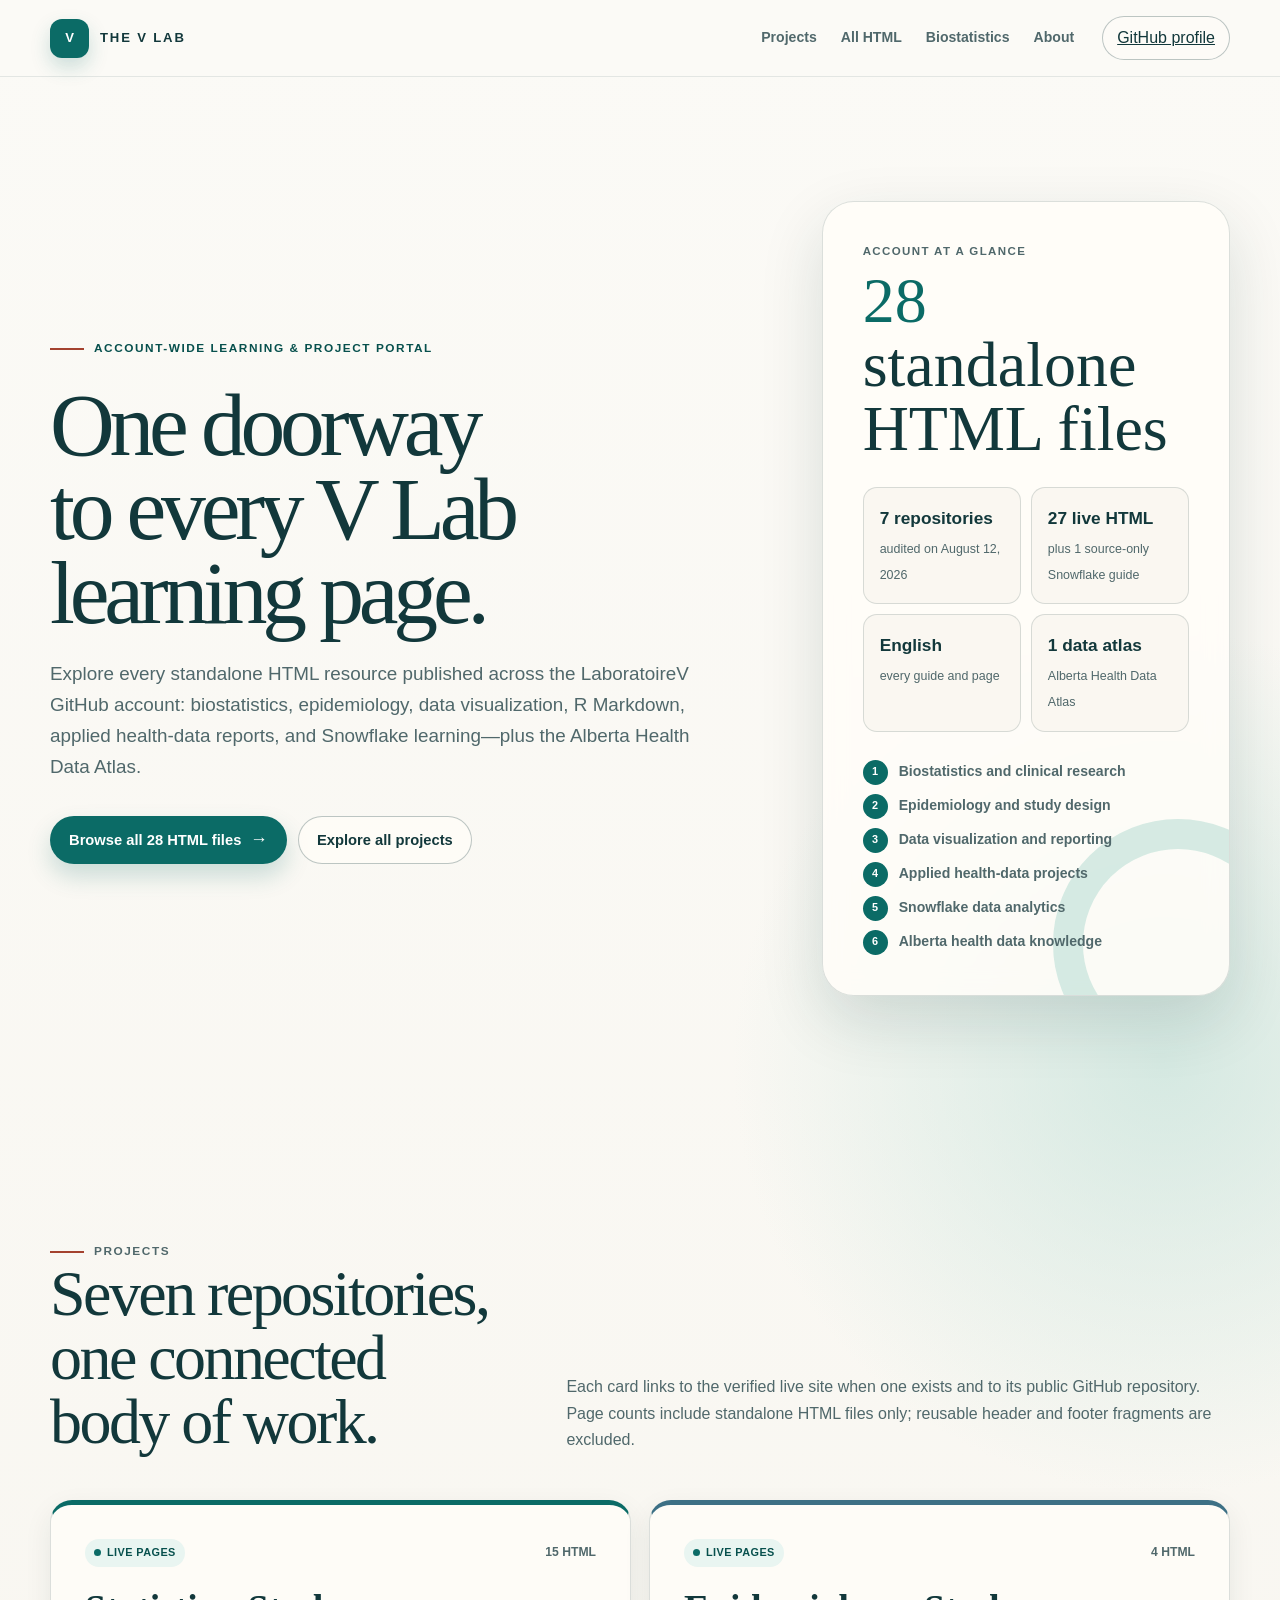
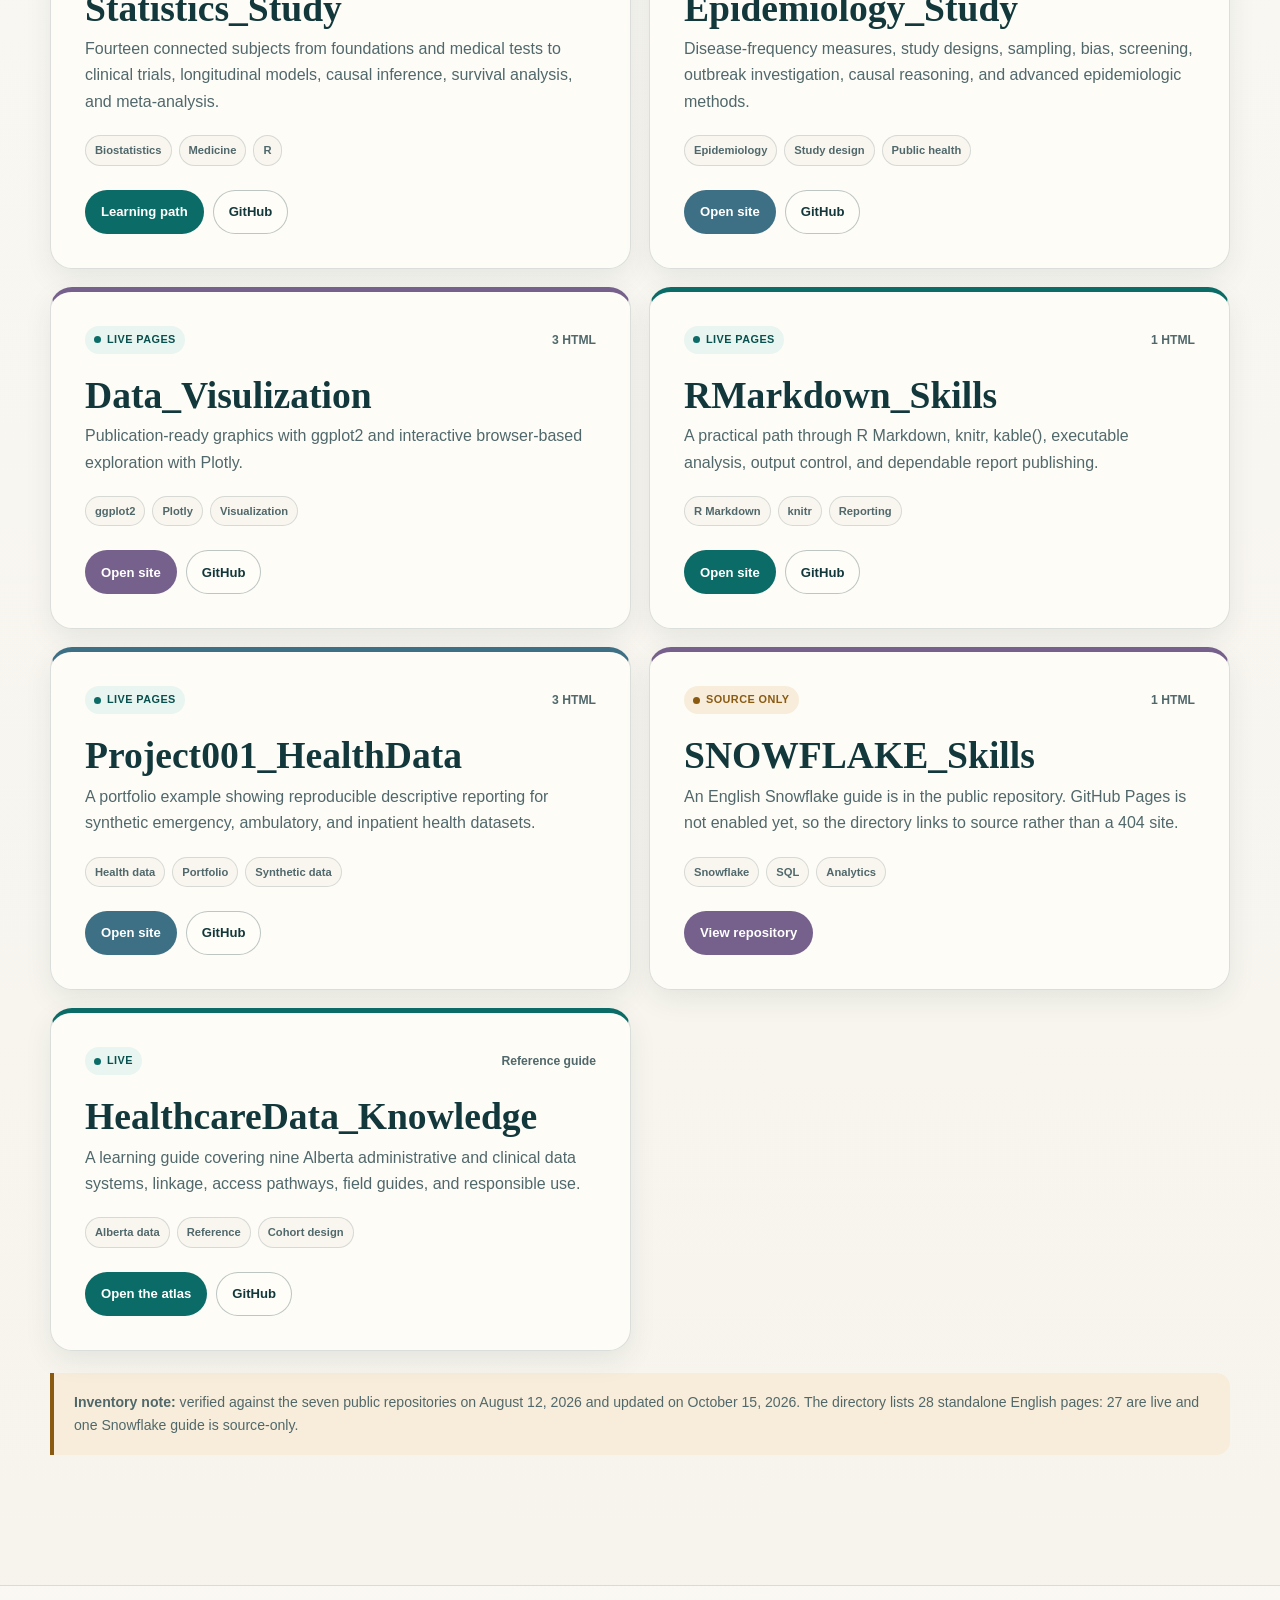
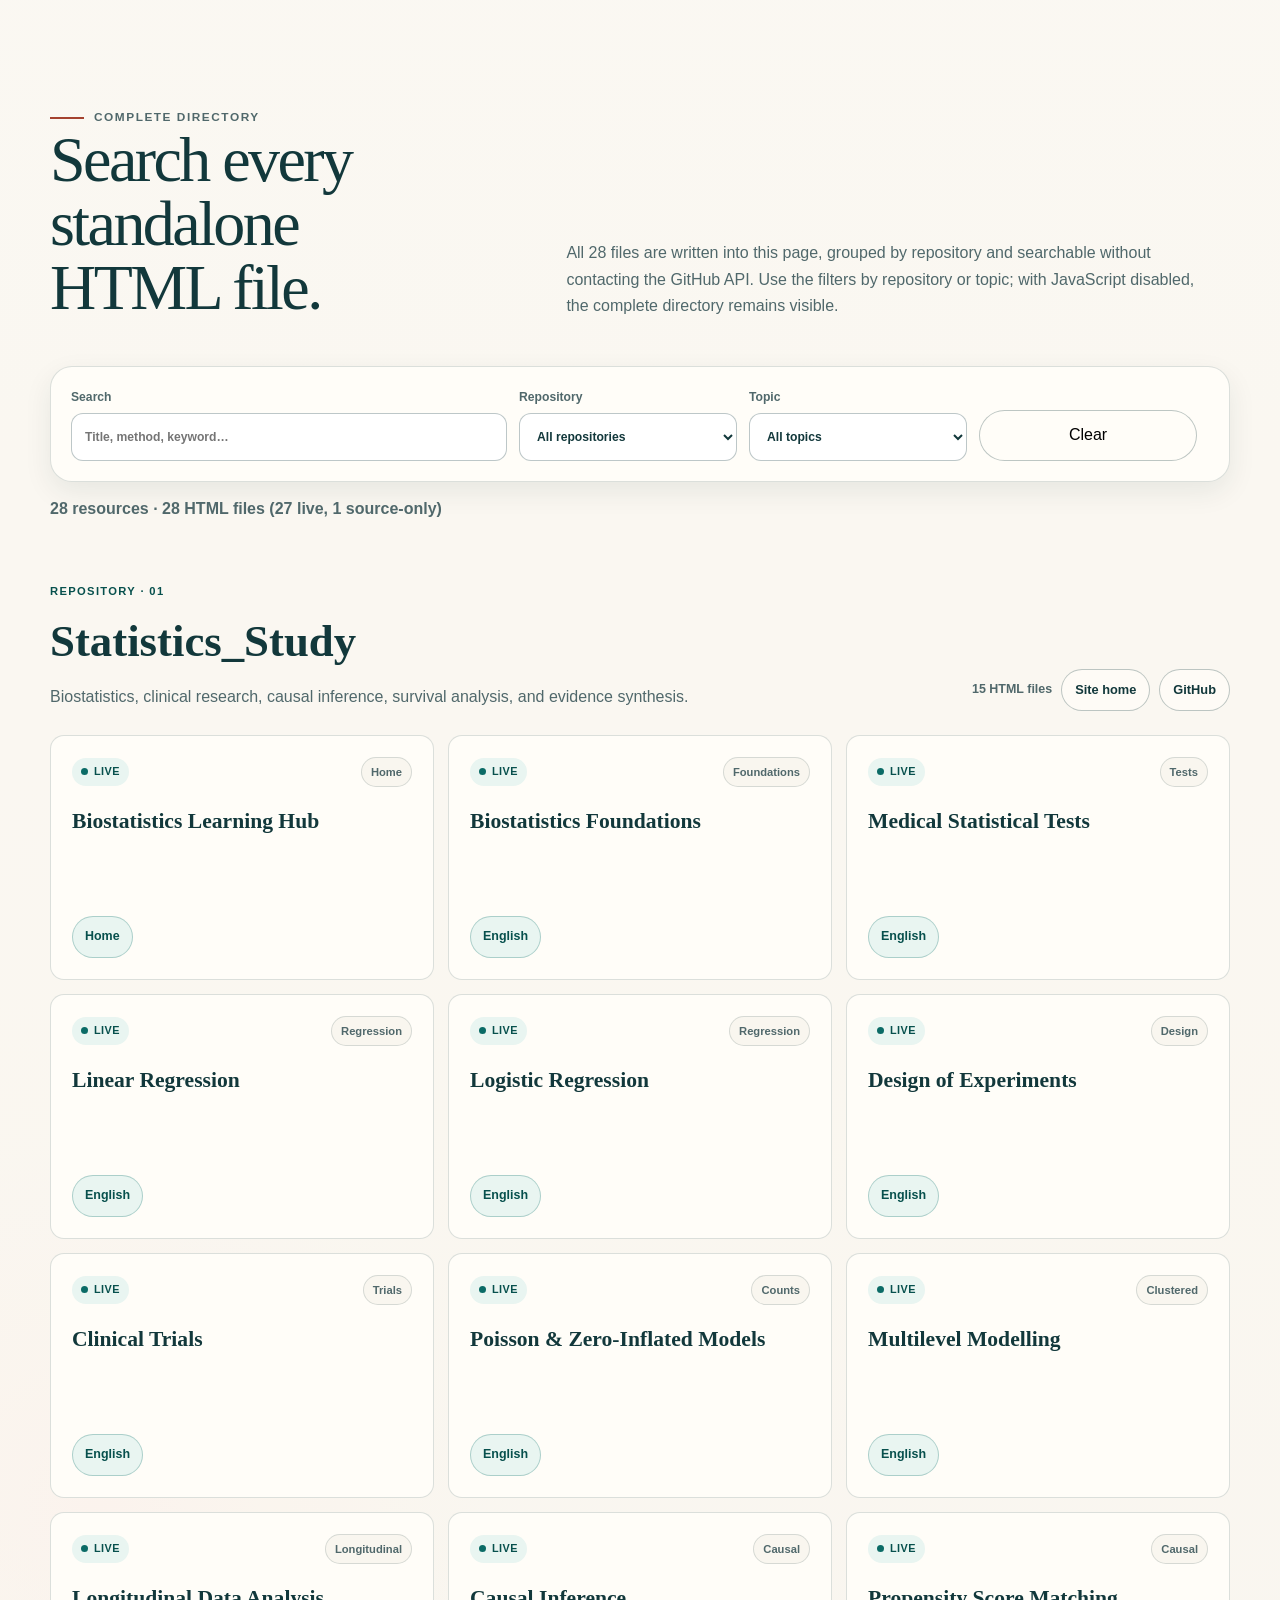
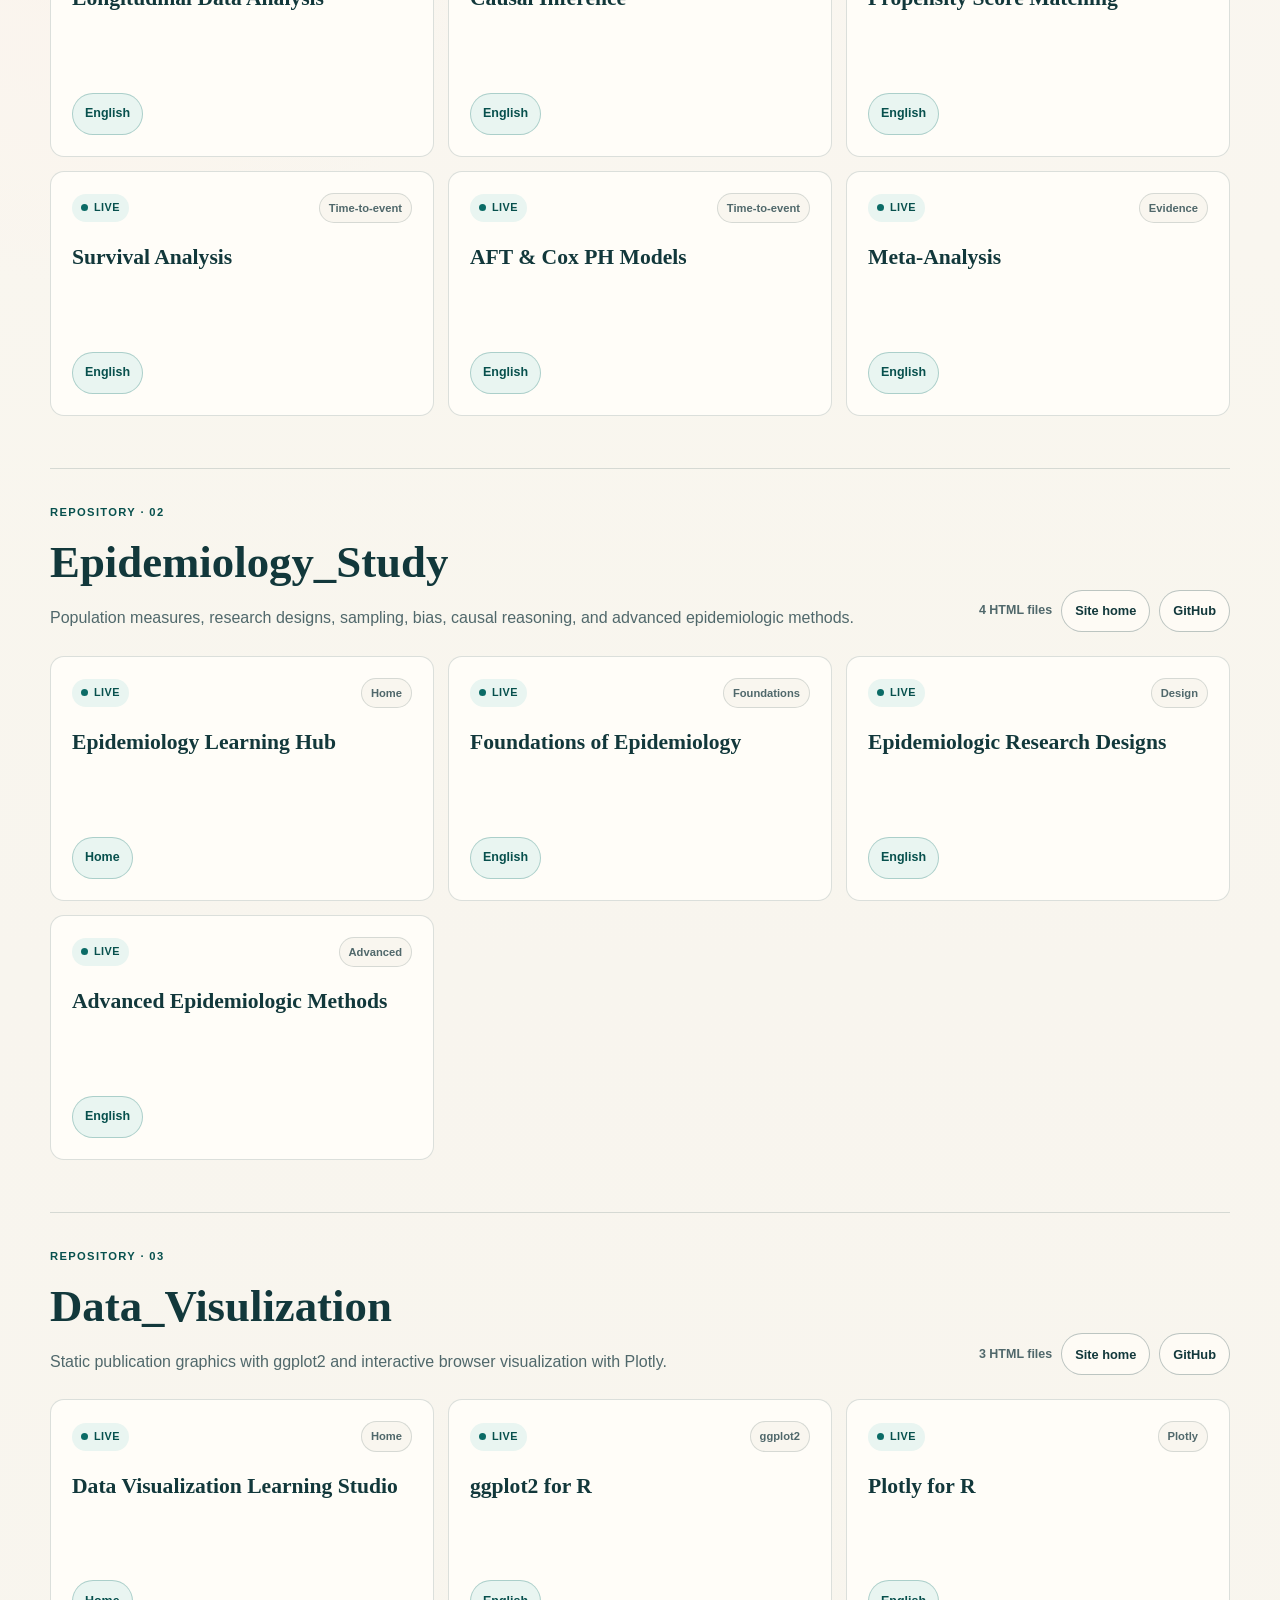
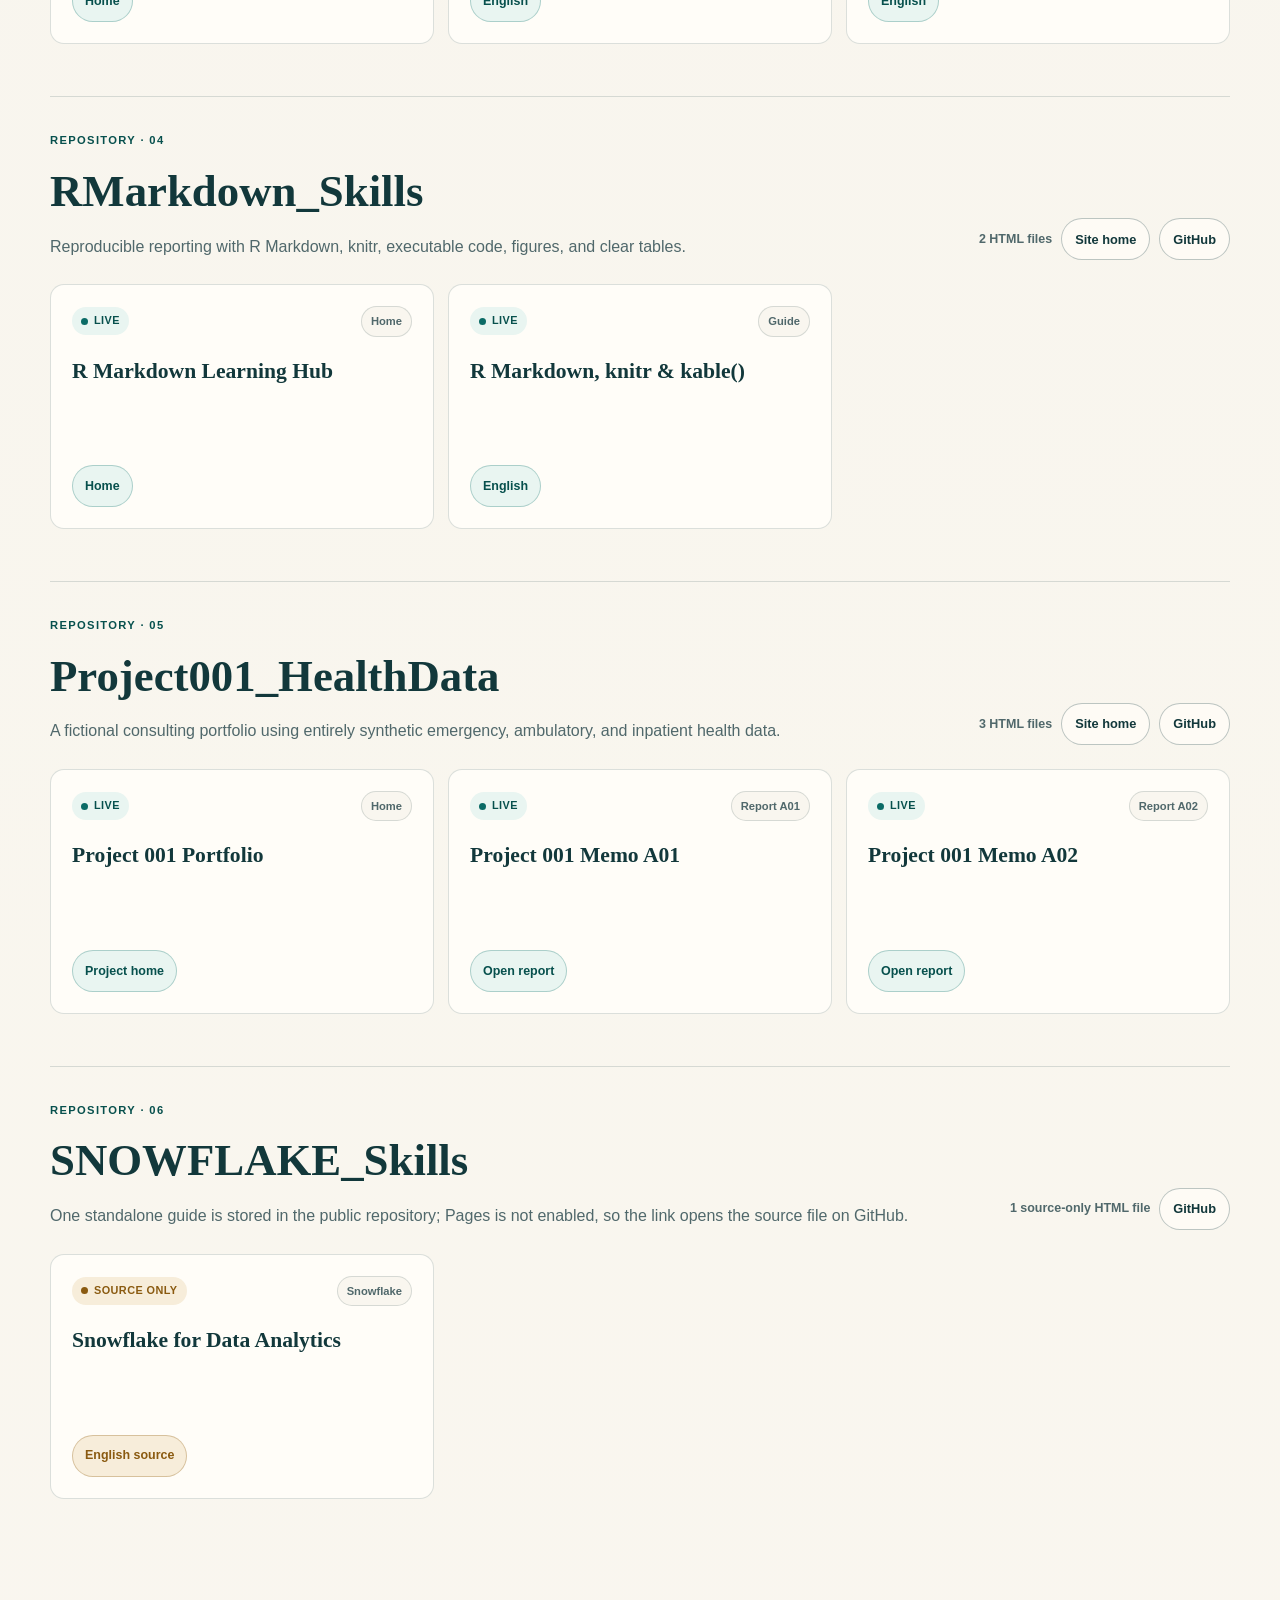
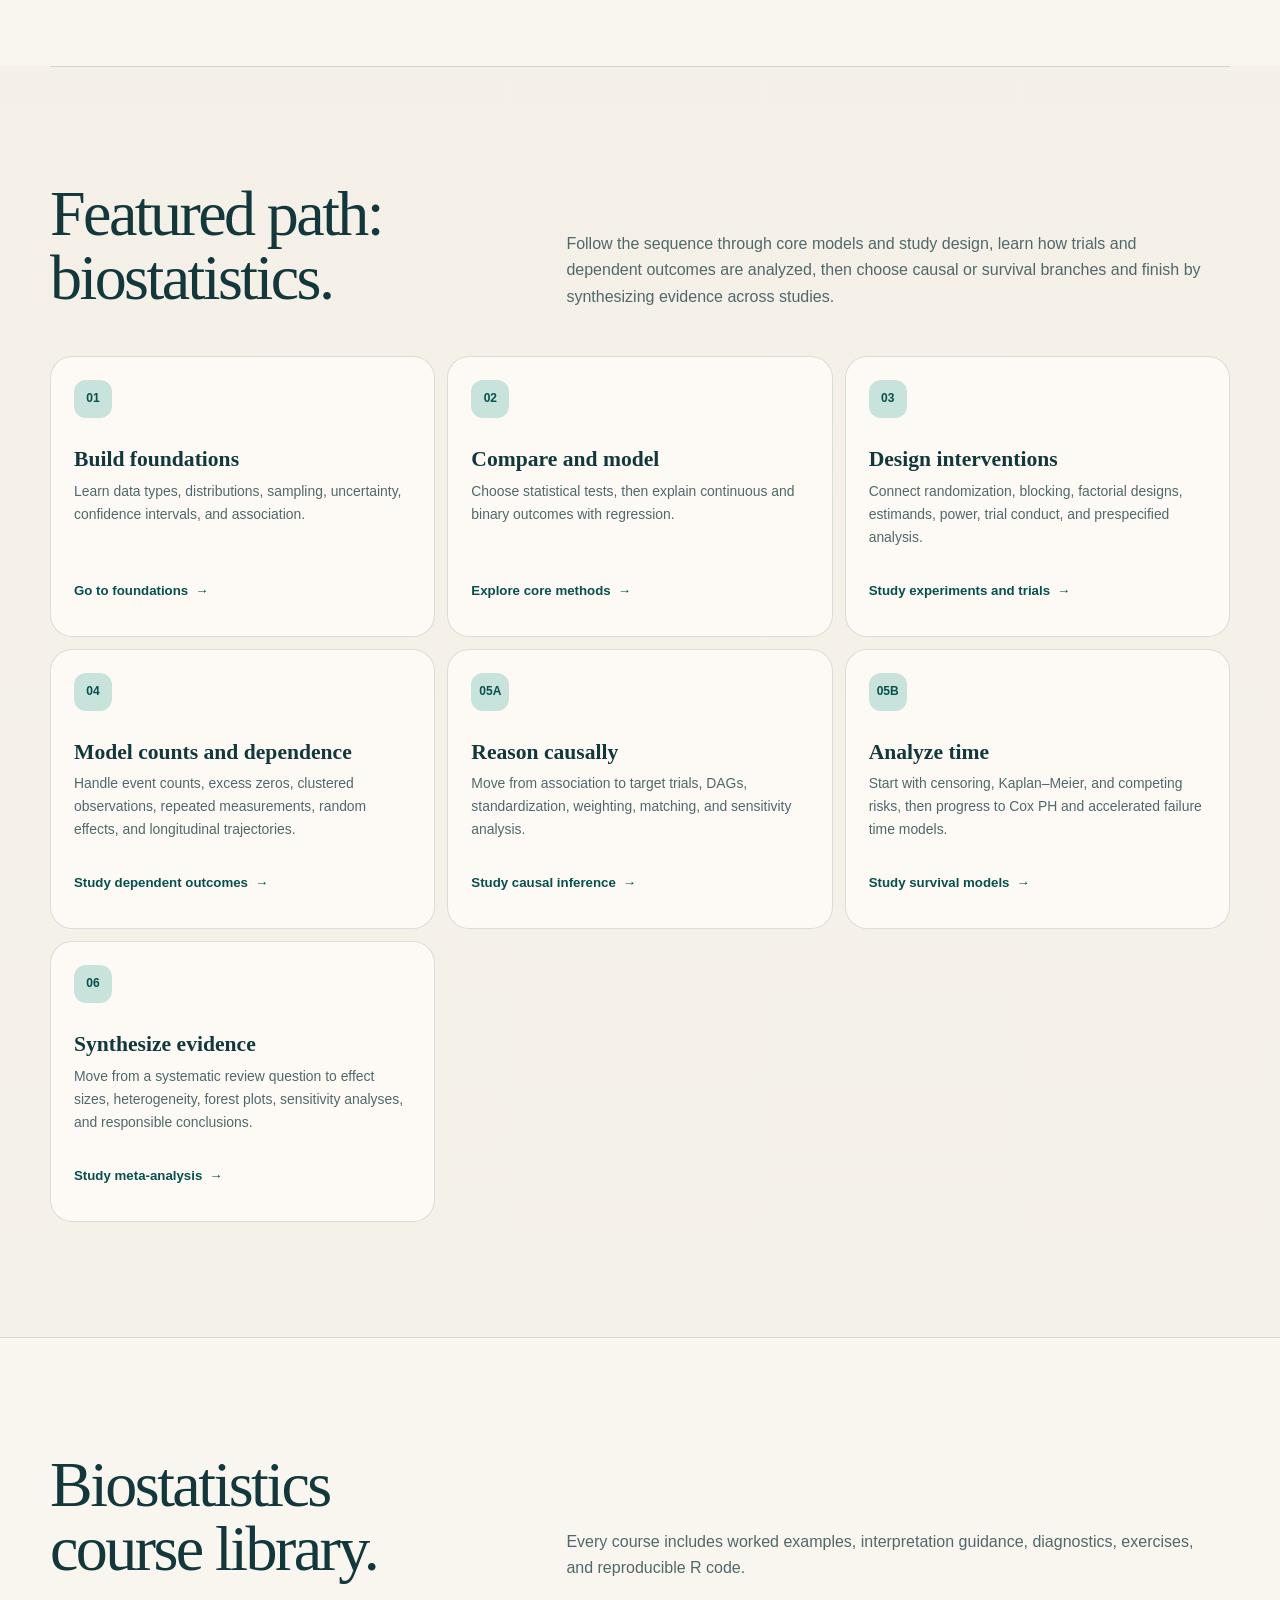
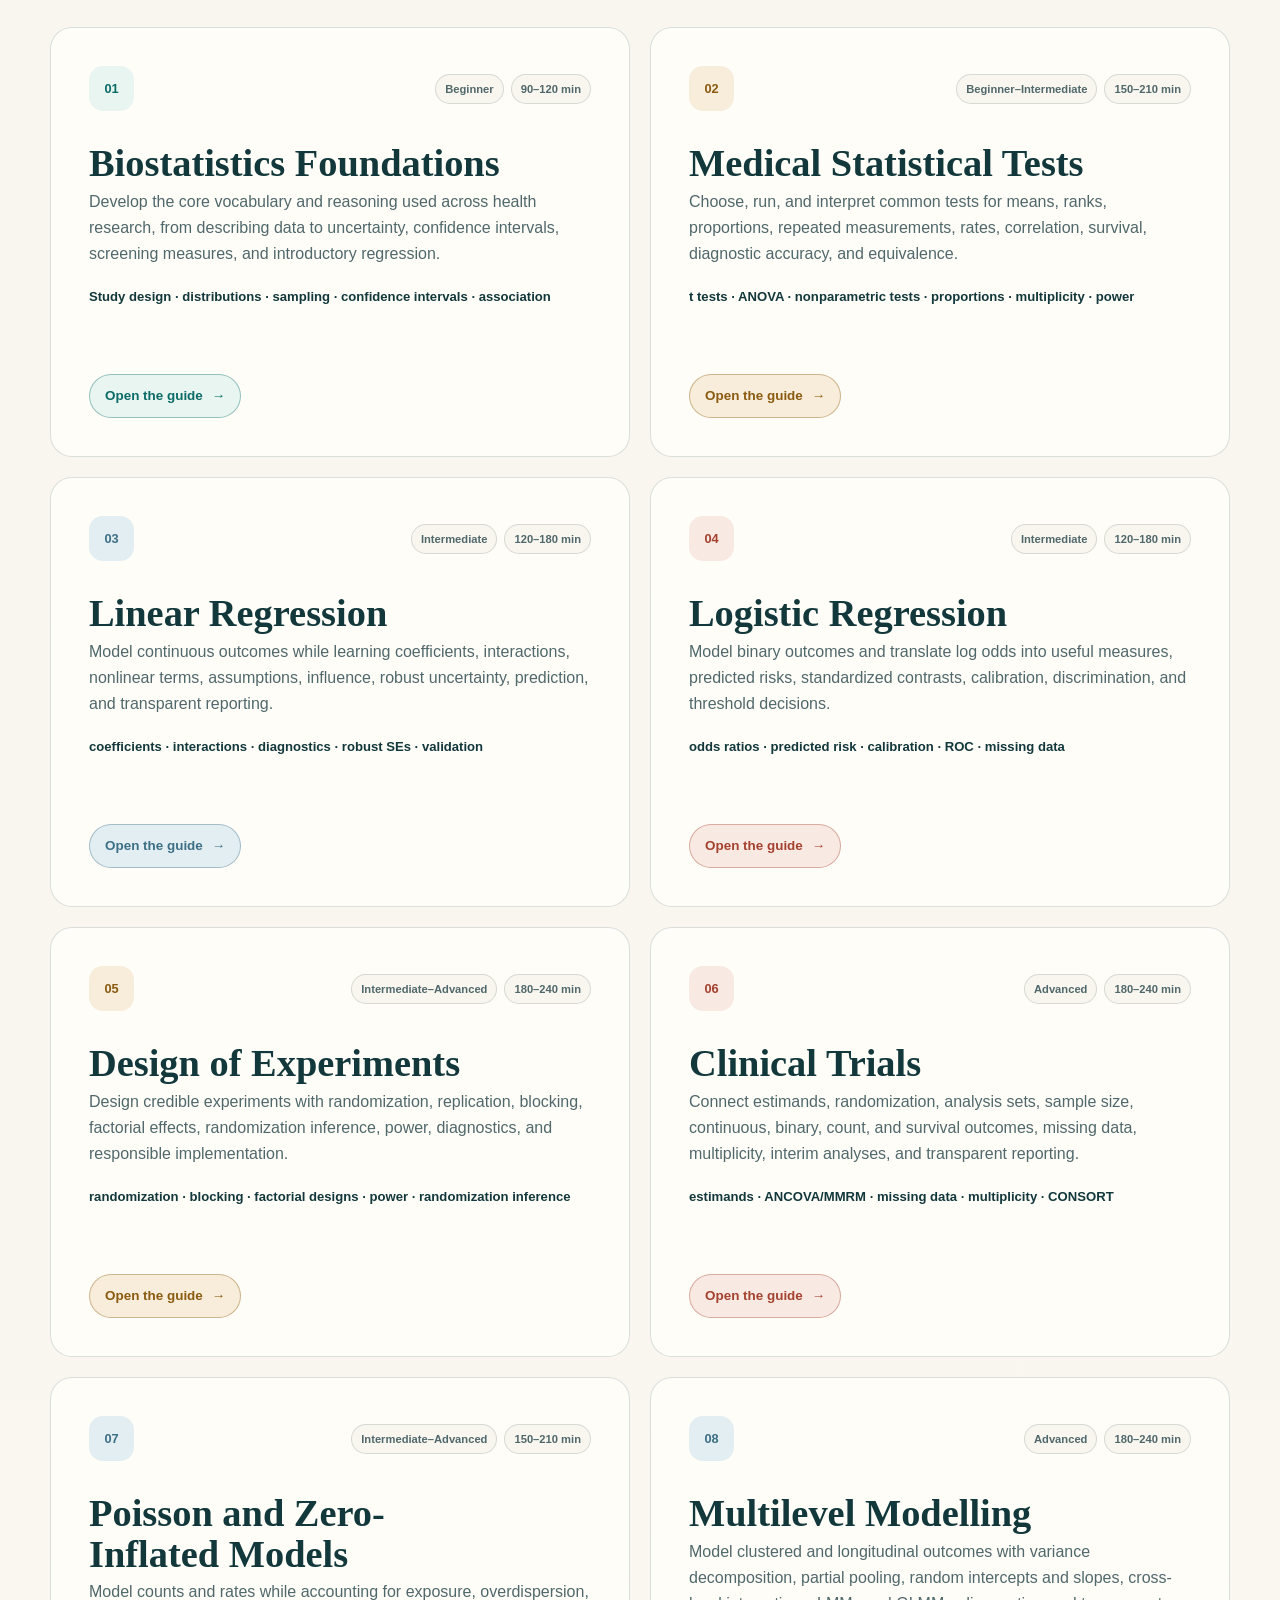
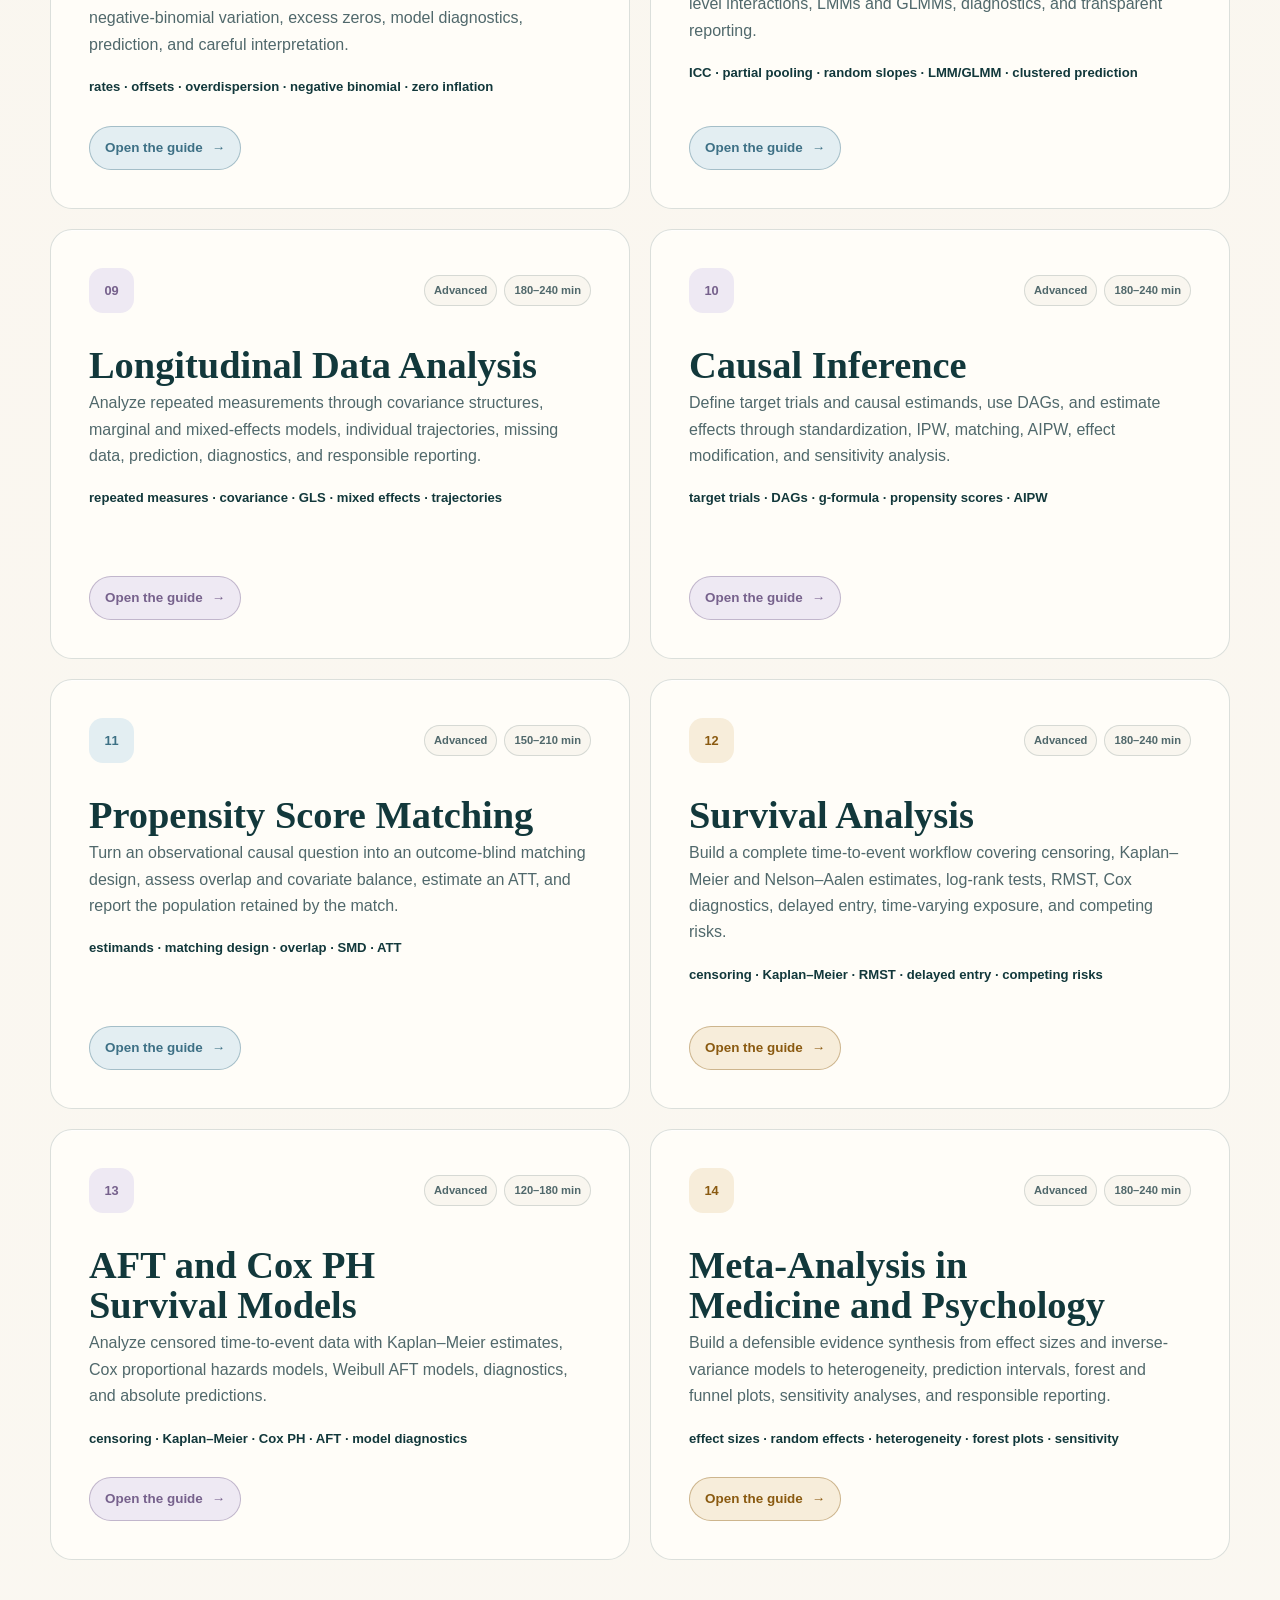
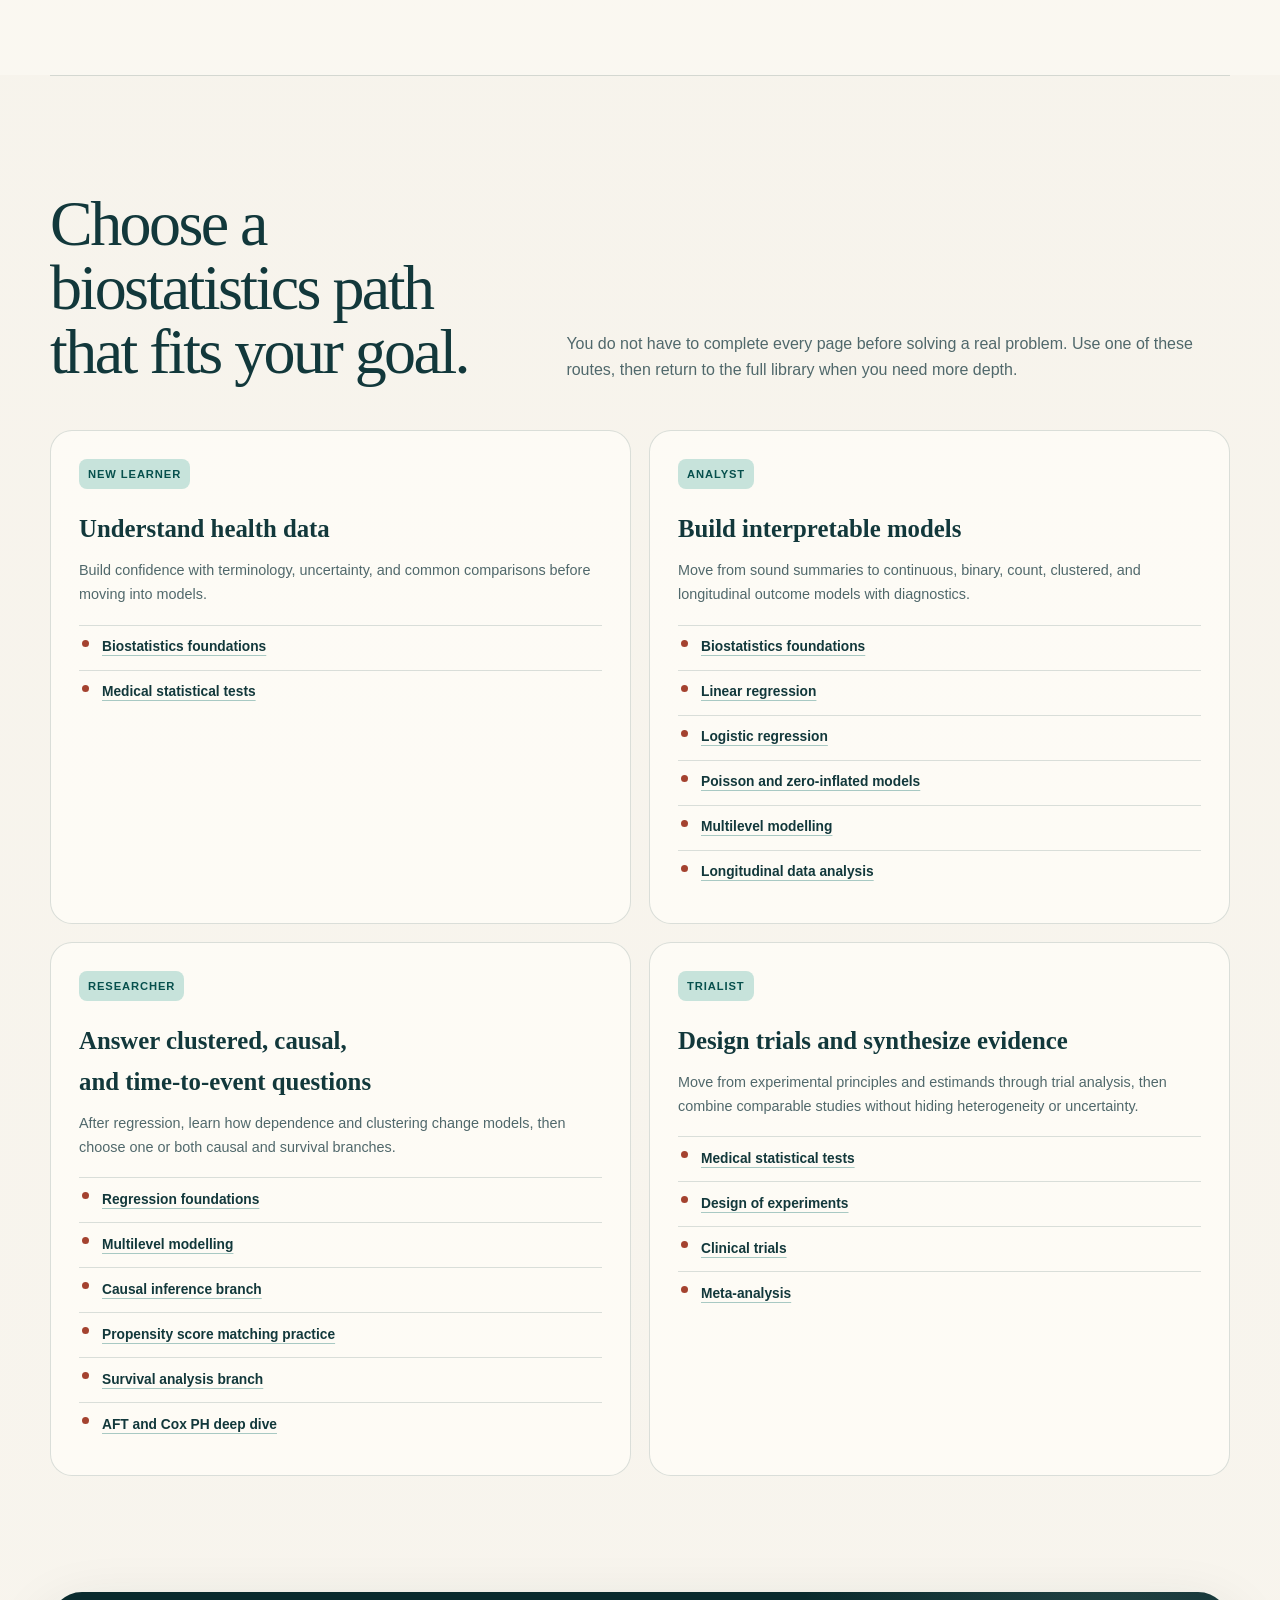
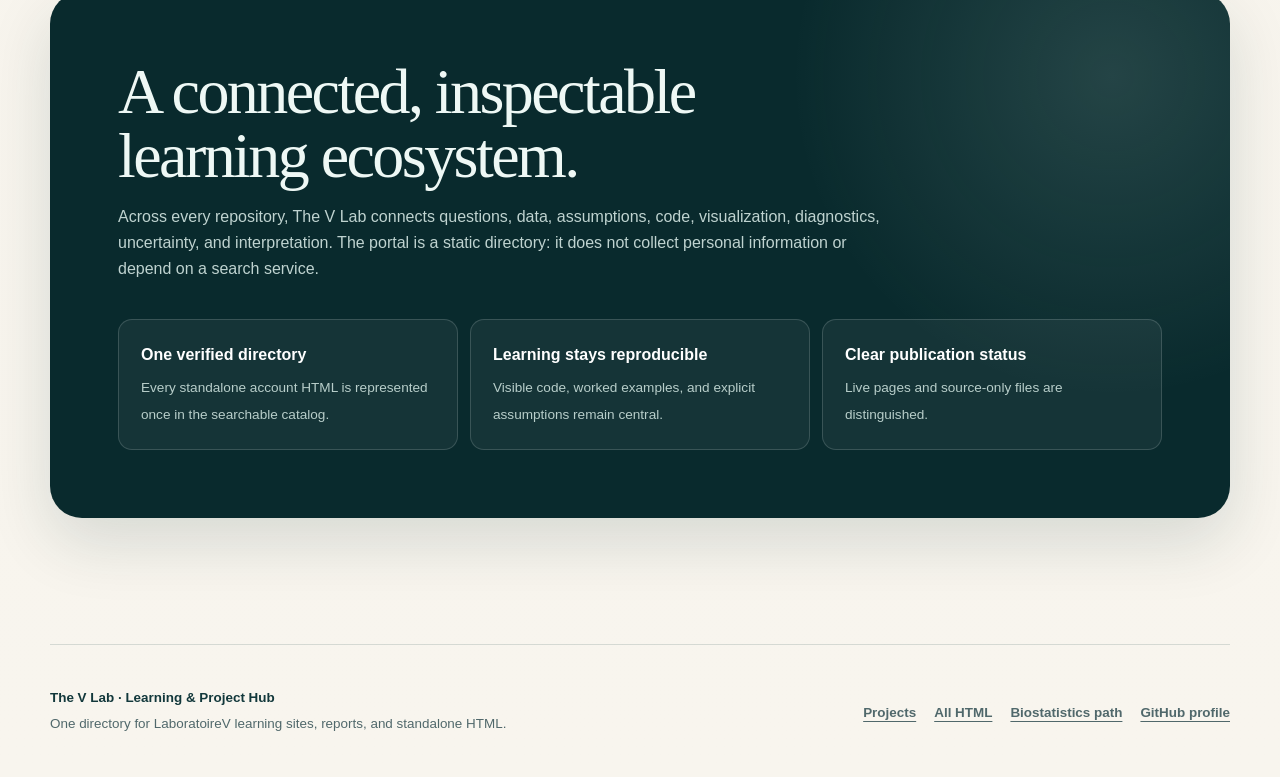
==== index.html @ 496cb027 "Publish English-only learning pages Remove the Chinese pages and language switchers from the site; C" ====
<!DOCTYPE html>

<html lang="en">
<head>
<meta charset="utf-8"/>
<meta content="width=device-width, initial-scale=1" name="viewport"/>
<meta content="The V Lab account-wide resource portal: 28 standalone HTML files across statistics, epidemiology, data visualization, reproducible reporting, health projects, and Snowflake learning." name="description"/>
<meta content="#12383b" name="theme-color"/>
<meta content="light" name="color-scheme"/>
<link href="https://laboratoirev.github.io/Statistics_Study/" rel="canonical"/>
<meta content="website" property="og:type"/>
<meta content="The V Lab" property="og:site_name"/>
<meta content="Learning &amp; Project Hub | The V Lab" property="og:title"/>
<meta content="Browse every verified HTML resource published by LaboratoireV, plus the Alberta Health Data Atlas." property="og:description"/>
<meta content="https://laboratoirev.github.io/Statistics_Study/" property="og:url"/>
<meta content="https://laboratoirev.github.io/Statistics_Study/og-learning-hub.png" property="og:image"/>
<meta content="1200" property="og:image:width"/>
<meta content="630" property="og:image:height"/>
<meta content="The V Lab Learning and Project Hub" property="og:image:alt"/>
<meta content="summary_large_image" name="twitter:card"/>
<meta content="Learning &amp; Project Hub | The V Lab" name="twitter:title"/>
<meta content="One directory for LaboratoireV learning sites, project reports, and every standalone HTML resource." name="twitter:description"/>
<meta content="https://laboratoirev.github.io/Statistics_Study/og-learning-hub.png" name="twitter:image"/>
<title>Learning &amp; Project Hub | The V Lab</title>
<style>
    :root {
      --ink: #12383b;
      --ink-deep: #092a2d;
      --ink-soft: #50686b;
      --paper: #f3efe6;
      --paper-deep: #ebe4d7;
      --surface: #fffdf8;
      --surface-soft: #f9f6ef;
      --teal: #0b6b66;
      --teal-dark: #07504d;
      --mint: #c7e3db;
      --mint-pale: #e9f5f1;
      --coral: #a4422f;
      --coral-pale: #f9e9e3;
      --gold: #8a5a10;
      --gold-pale: #f7edda;
      --blue: #3d7085;
      --blue-pale: #e3eef2;
      --violet: #76618c;
      --violet-pale: #eee9f3;
      --focus: #c2410c;
      --line: rgba(18, 56, 59, 0.15);
      --line-strong: rgba(18, 56, 59, 0.28);
      --shadow-sm: 0 10px 28px rgba(15, 49, 52, 0.08);
      --shadow-lg: 0 24px 64px rgba(15, 49, 52, 0.14);
      --radius-sm: 14px;
      --radius-md: 22px;
      --radius-lg: 32px;
    }

    * {
      box-sizing: border-box;
    }

    html {
      scroll-behavior: smooth;
      scroll-padding-top: 96px;
    }

    body {
      margin: 0;
      color: var(--ink);
      background:
        radial-gradient(circle at 91% 7%, rgba(199, 227, 219, 0.72), transparent 27rem),
        radial-gradient(circle at 8% 31%, rgba(249, 233, 227, 0.64), transparent 24rem),
        linear-gradient(180deg, #fbfaf6 0%, var(--paper) 38%, #f8f5ee 100%);
      font-family: Inter, ui-sans-serif, -apple-system, BlinkMacSystemFont,
                   "Segoe UI", "PingFang SC", "Hiragino Sans GB",
                   "Microsoft YaHei", sans-serif;
      font-size: 16px;
      line-height: 1.65;
    }

    a {
      color: inherit;
    }

    a:focus-visible {
      outline: 3px solid var(--focus);
      outline-offset: 4px;
    }

    h1,
    h2,
    h3,
    p {
      margin-top: 0;
    }

    h1,
    h2,
    h3 {
      text-wrap: balance;
    }

    .skip-link {
      position: fixed;
      z-index: 100;
      top: 12px;
      left: 12px;
      padding: 10px 15px;
      border-radius: 9px;
      color: #fff;
      background: var(--ink-deep);
      font-weight: 850;
      text-decoration: none;
      transform: translateY(-160%);
    }

    .skip-link:focus {
      transform: translateY(0);
    }

    .shell {
      width: min(1180px, calc(100% - 40px));
      margin-inline: auto;
    }

    .header-wrap {
      position: sticky;
      z-index: 30;
      top: 0;
      border-bottom: 1px solid rgba(18, 56, 59, 0.10);
      background: rgba(251, 250, 246, 0.88);
      backdrop-filter: blur(18px);
    }

    .site-header {
      display: flex;
      min-height: 76px;
      align-items: center;
      gap: 28px;
    }

    .brand {
      display: inline-flex;
      min-height: 44px;
      flex: 0 0 auto;
      align-items: center;
      gap: 11px;
      font-size: 0.82rem;
      font-weight: 900;
      letter-spacing: 0.14em;
      text-decoration: none;
      text-transform: uppercase;
    }

    .brand-mark {
      display: grid;
      width: 39px;
      height: 39px;
      place-items: center;
      border-radius: 12px;
      color: #fff;
      background: var(--teal);
      box-shadow: 0 9px 20px rgba(11, 107, 102, 0.20);
      letter-spacing: 0;
    }

    .main-nav {
      display: flex;
      align-items: center;
      gap: 24px;
      margin-left: auto;
    }

    .main-nav a {
      display: inline-flex;
      min-height: 44px;
      align-items: center;
      color: var(--ink-soft);
      font-size: 0.88rem;
      font-weight: 780;
      text-decoration: none;
    }

    .main-nav a:hover {
      color: var(--teal-dark);
    }

    .repo-link {
      display: inline-flex;
      min-height: 44px;
      align-items: center;
      padding: 8px 14px;
      border: 1px solid var(--line-strong);
      border-radius: 999px;
      color: var(--ink) !important;
      background: rgba(255, 253, 248, 0.72);
    }

    .hero {
      display: grid;
      grid-template-columns: minmax(0, 1.18fr) minmax(320px, 0.72fr);
      gap: clamp(48px, 8vw, 104px);
      align-items: center;
      min-height: 720px;
      padding-block: clamp(72px, 10vw, 124px);
    }

    .eyebrow {
      display: inline-flex;
      align-items: center;
      gap: 10px;
      margin-bottom: 24px;
      color: var(--teal-dark);
      font-size: 0.74rem;
      font-weight: 900;
      letter-spacing: 0.13em;
      text-transform: uppercase;
    }

    .eyebrow::before {
      width: 34px;
      height: 2px;
      content: "";
      background: var(--coral);
    }

    h1 {
      max-width: 850px;
      margin-bottom: 22px;
      font-family: Georgia, "Times New Roman", "Songti SC", serif;
      font-size: clamp(3.45rem, 7vw, 6.65rem);
      font-weight: 500;
      letter-spacing: -0.058em;
      line-height: 0.94;
    }

    .hero-zh {
      margin-bottom: 24px;
      color: var(--teal-dark);
      font-family: Georgia, "Songti SC", "STSong", serif;
      font-size: clamp(1.45rem, 2.8vw, 2.15rem);
      font-weight: 600;
      letter-spacing: -0.02em;
    }

    .hero-copy {
      max-width: 730px;
      margin-bottom: 34px;
      color: var(--ink-soft);
      font-size: clamp(1.02rem, 1.7vw, 1.18rem);
    }

    .hero-copy span {
      display: inline-block;
      margin-top: 8px;
    }

    .hero-actions,
    .language-actions {
      display: flex;
      flex-wrap: wrap;
      gap: 11px;
    }

    .button {
      display: inline-flex;
      min-height: 48px;
      align-items: center;
      justify-content: center;
      gap: 9px;
      padding: 11px 18px;
      border: 1px solid transparent;
      border-radius: 999px;
      font-size: 0.92rem;
      font-weight: 850;
      text-decoration: none;
      transition: transform 160ms ease, box-shadow 160ms ease, background 160ms ease;
    }

    .button:hover {
      transform: translateY(-2px);
    }

    .button-primary {
      color: #fff;
      background: var(--teal);
      box-shadow: 0 12px 24px rgba(11, 107, 102, 0.20);
    }

    .button-primary:hover {
      background: var(--teal-dark);
    }

    .button-secondary {
      border-color: var(--line-strong);
      background: rgba(255, 253, 248, 0.76);
    }

    .button-secondary:hover {
      background: var(--surface);
      box-shadow: var(--shadow-sm);
    }

    .arrow {
      font-size: 1.2em;
      line-height: 1;
    }

    .hero-panel {
      position: relative;
      padding: clamp(28px, 4vw, 40px);
      overflow: hidden;
      border: 1px solid var(--line);
      border-radius: var(--radius-lg);
      background: rgba(255, 253, 248, 0.87);
      box-shadow: var(--shadow-lg);
      backdrop-filter: blur(12px);
    }

    .hero-panel::after {
      position: absolute;
      right: -74px;
      bottom: -74px;
      width: 190px;
      height: 190px;
      border: 30px solid var(--mint);
      border-radius: 50%;
      content: "";
      opacity: 0.72;
    }

    .panel-kicker {
      position: relative;
      z-index: 1;
      margin-bottom: 8px;
      color: var(--ink-soft);
      font-size: 0.72rem;
      font-weight: 900;
      letter-spacing: 0.12em;
      text-transform: uppercase;
    }

    .course-count {
      position: relative;
      z-index: 1;
      margin-bottom: 26px;
      font-family: Georgia, "Times New Roman", serif;
      font-size: clamp(2.6rem, 5vw, 4.25rem);
      line-height: 1;
    }

    .course-count strong {
      color: var(--teal);
      font-weight: 500;
    }

    .stat-grid {
      position: relative;
      z-index: 1;
      display: grid;
      grid-template-columns: repeat(2, minmax(0, 1fr));
      gap: 10px;
      margin-bottom: 28px;
    }

    .stat {
      padding: 16px;
      border: 1px solid var(--line);
      border-radius: var(--radius-sm);
      background: rgba(249, 246, 239, 0.82);
    }

    .stat strong {
      display: block;
      margin-bottom: 2px;
      font-size: 1.08rem;
    }

    .stat span {
      color: var(--ink-soft);
      font-size: 0.78rem;
    }

    .mini-route {
      position: relative;
      z-index: 1;
      display: grid;
      gap: 9px;
      margin: 0;
      padding: 0;
      list-style: none;
    }

    .mini-route li {
      display: flex;
      align-items: center;
      gap: 11px;
      color: var(--ink-soft);
      font-size: 0.88rem;
      font-weight: 700;
    }

    .mini-route span {
      display: grid;
      width: 25px;
      height: 25px;
      flex: 0 0 auto;
      place-items: center;
      border-radius: 50%;
      color: #fff;
      background: var(--teal);
      font-size: 0.68rem;
      font-weight: 900;
    }

    .section {
      padding-block: clamp(78px, 9vw, 118px);
    }

    .section + .section {
      border-top: 1px solid var(--line);
    }

    .section-intro {
      display: grid;
      grid-template-columns: minmax(260px, 0.8fr) minmax(0, 1.2fr);
      gap: clamp(28px, 6vw, 74px);
      align-items: end;
      margin-bottom: 46px;
    }

    .section-intro h2 {
      margin: 0;
      font-family: Georgia, "Times New Roman", "Songti SC", serif;
      font-size: clamp(2.35rem, 5vw, 4.35rem);
      font-weight: 500;
      letter-spacing: -0.04em;
      line-height: 1;
    }

    .section-intro p {
      max-width: 650px;
      margin: 0;
      color: var(--ink-soft);
    }

    .section-intro p span {
      display: inline-block;
      margin-top: 7px;
    }

    .sr-only {
      position: absolute;
      width: 1px;
      height: 1px;
      padding: 0;
      overflow: hidden;
      clip-path: inset(50%);
      white-space: nowrap;
      border: 0;
    }

    .project-grid {
      display: grid;
      grid-template-columns: repeat(2, minmax(0, 1fr));
      gap: 18px;
    }

    .project-card {
      --project-accent: var(--teal);
      display: flex;
      min-width: 0;
      min-height: 310px;
      flex-direction: column;
      padding: clamp(25px, 3.5vw, 34px);
      border: 1px solid var(--line);
      border-top: 5px solid var(--project-accent);
      border-radius: var(--radius-md);
      background: rgba(255, 253, 248, 0.86);
      box-shadow: var(--shadow-sm);
    }

    .project-card:nth-child(3n + 2) {
      --project-accent: var(--blue);
    }

    .project-card:nth-child(3n) {
      --project-accent: var(--violet);
    }

    .project-card-topline,
    .resource-topline {
      display: flex;
      align-items: center;
      justify-content: space-between;
      gap: 12px;
      margin-bottom: 22px;
    }

    .project-status,
    .resource-status-pill {
      display: inline-flex;
      min-height: 28px;
      align-items: center;
      padding: 4px 9px;
      border-radius: 999px;
      color: var(--teal-dark);
      background: var(--mint-pale);
      font-size: 0.68rem;
      font-weight: 900;
      letter-spacing: 0.04em;
      text-transform: uppercase;
    }

    .project-status::before,
    .resource-status-pill::before {
      width: 7px;
      height: 7px;
      margin-right: 6px;
      border-radius: 50%;
      content: "";
      background: var(--teal);
    }

    .project-status.pending,
    .resource-status-pill.pending {
      color: var(--gold);
      background: var(--gold-pale);
    }

    .project-status.pending::before,
    .resource-status-pill.pending::before {
      background: var(--gold);
    }

    .project-count {
      color: var(--ink-soft);
      font-size: 0.76rem;
      font-weight: 850;
    }

    .project-card h3 {
      margin-bottom: 8px;
      overflow-wrap: anywhere;
      font-family: Georgia, "Times New Roman", "Songti SC", serif;
      font-size: clamp(1.65rem, 3vw, 2.35rem);
      font-weight: 600;
      line-height: 1.05;
    }

    .project-subtitle {
      margin-bottom: 15px;
      color: var(--project-accent);
      font-weight: 800;
    }

    .project-card > p:not(.project-subtitle) {
      color: var(--ink-soft);
    }

    .project-tags,
    .resource-tags {
      display: flex;
      flex-wrap: wrap;
      gap: 7px;
      margin: 4px 0 24px;
    }

    .project-actions {
      display: flex;
      flex-wrap: wrap;
      gap: 9px;
      margin-top: auto;
    }

    .project-actions .button {
      min-height: 44px;
      padding: 9px 15px;
      font-size: 0.82rem;
    }

    .project-actions .button:first-child {
      color: #fff;
      background: var(--project-accent);
    }

    .portal-audit-note {
      margin-top: 22px;
      padding: 18px 20px;
      border-left: 4px solid var(--gold);
      border-radius: 0 var(--radius-sm) var(--radius-sm) 0;
      color: var(--ink-soft);
      background: var(--gold-pale);
      font-size: 0.88rem;
    }

    .directory-section {
      background: rgba(255, 253, 248, 0.42);
    }

    .portal-controls {
      display: grid;
      grid-template-columns: minmax(250px, 2fr) repeat(3, minmax(150px, 1fr)) auto;
      gap: 12px;
      align-items: end;
      margin-bottom: 14px;
      padding: 20px;
      border: 1px solid var(--line);
      border-radius: var(--radius-md);
      background: var(--surface);
      box-shadow: var(--shadow-sm);
    }

    .filter-field {
      display: grid;
      min-width: 0;
      gap: 6px;
      color: var(--ink-soft);
      font-size: 0.76rem;
      font-weight: 850;
    }

    .filter-field input,
    .filter-field select {
      width: 100%;
      min-height: 48px;
      padding: 10px 13px;
      border: 1px solid var(--line-strong);
      border-radius: 12px;
      color: var(--ink);
      background: #fff;
      font: inherit;
    }

    .filter-field input:focus-visible,
    .filter-field select:focus-visible {
      outline: 3px solid var(--focus);
      outline-offset: 2px;
    }

    .portal-controls button {
      min-height: 48px;
      cursor: pointer;
      font: inherit;
    }

    .results-status {
      min-height: 1.65em;
      margin-bottom: 26px;
      color: var(--ink-soft);
      font-weight: 760;
    }

    .resource-group {
      padding-block: 34px 52px;
      border-top: 1px solid var(--line);
    }

    .resource-group:first-child {
      border-top: 0;
    }

    .resource-heading {
      display: flex;
      min-width: 0;
      align-items: end;
      justify-content: space-between;
      gap: 24px;
      margin-bottom: 24px;
    }

    .resource-heading h3 {
      margin-bottom: 5px;
      overflow-wrap: anywhere;
      font-family: Georgia, "Times New Roman", "Songti SC", serif;
      font-size: clamp(1.85rem, 4vw, 2.8rem);
      font-weight: 600;
    }

    .resource-kicker {
      margin-bottom: 5px;
      color: var(--teal-dark);
      font-size: 0.7rem;
      font-weight: 900;
      letter-spacing: 0.12em;
      text-transform: uppercase;
    }

    .resource-heading p:last-child {
      margin-bottom: 0;
      color: var(--ink-soft);
    }

    .resource-heading-actions {
      display: flex;
      flex-wrap: wrap;
      flex: 0 0 auto;
      align-items: center;
      justify-content: flex-end;
      gap: 9px;
    }

    .resource-heading-actions .button {
      min-height: 42px;
      padding: 8px 13px;
      font-size: 0.8rem;
    }

    .resource-page-count {
      color: var(--ink-soft);
      font-size: 0.78rem;
      font-weight: 850;
    }

    .resource-grid {
      display: grid;
      grid-template-columns: repeat(3, minmax(0, 1fr));
      gap: 14px;
    }

    .resource-card {
      --resource-accent: var(--teal);
      display: flex;
      min-width: 0;
      min-height: 245px;
      flex-direction: column;
      padding: 21px;
      border: 1px solid var(--line);
      border-radius: var(--radius-sm);
      background: var(--surface);
      transition: transform 160ms ease, border-color 160ms ease, box-shadow 160ms ease;
    }

    .resource-card:hover,
    .resource-card:focus-within {
      border-color: rgba(11, 107, 102, 0.38);
      box-shadow: var(--shadow-sm);
      transform: translateY(-2px);
    }

    .resource-card h4 {
      margin: 0 0 5px;
      overflow-wrap: anywhere;
      font-family: Georgia, "Times New Roman", "Songti SC", serif;
      font-size: 1.35rem;
      font-weight: 600;
      line-height: 1.12;
    }

    .resource-title-zh {
      margin-bottom: 14px;
      color: var(--teal-dark);
      font-size: 0.9rem;
      font-weight: 760;
    }

    .resource-tags {
      margin: 0 0 17px;
    }

    .resource-links {
      display: flex;
      flex-wrap: wrap;
      gap: 8px;
      margin-top: auto;
    }

    .html-page {
      display: inline-flex;
      min-height: 42px;
      align-items: center;
      padding: 8px 12px;
      border: 1px solid rgba(11, 107, 102, 0.28);
      border-radius: 999px;
      color: var(--teal-dark);
      background: var(--mint-pale);
      font-size: 0.78rem;
      font-weight: 850;
      text-decoration: none;
    }

    .html-page:hover {
      border-color: var(--teal);
      background: var(--mint);
    }

    .html-page.source-link {
      border-color: rgba(138, 90, 16, 0.30);
      color: var(--gold);
      background: var(--gold-pale);
    }

    .empty-state {
      padding: 34px;
      border: 1px dashed var(--line-strong);
      border-radius: var(--radius-md);
      text-align: center;
      background: var(--surface-soft);
    }

    [hidden] {
      display: none !important;
    }

    .path-grid {
      display: grid;
      grid-template-columns: repeat(3, minmax(0, 1fr));
      gap: 12px;
      margin: 0;
      padding: 0;
      list-style: none;
    }

    .path-step {
      display: flex;
      min-height: 260px;
      flex-direction: column;
      padding: 23px;
      border: 1px solid var(--line);
      border-radius: var(--radius-md);
      background: rgba(255, 253, 248, 0.80);
      transition: transform 160ms ease, border-color 160ms ease, box-shadow 160ms ease;
    }

    .path-step:hover,
    .path-step:focus-within {
      border-color: rgba(11, 107, 102, 0.40);
      box-shadow: var(--shadow-sm);
      transform: translateY(-3px);
    }

    .step-number {
      display: grid;
      width: 38px;
      height: 38px;
      margin-bottom: 30px;
      place-items: center;
      border-radius: 12px;
      color: var(--teal-dark);
      background: var(--mint);
      font-size: 0.75rem;
      font-weight: 900;
    }

    .path-step h3 {
      margin-bottom: 8px;
      font-family: Georgia, "Times New Roman", "Songti SC", serif;
      font-size: 1.35rem;
      font-weight: 600;
      line-height: 1.1;
    }

    .path-step p {
      margin-bottom: 20px;
      color: var(--ink-soft);
      font-size: 0.87rem;
    }

    .step-link {
      display: inline-flex;
      min-height: 44px;
      align-items: center;
      gap: 7px;
      margin-top: auto;
      color: var(--teal-dark);
      font-size: 0.83rem;
      font-weight: 850;
      text-decoration: none;
    }

    .library-section {
      background: rgba(255, 253, 248, 0.38);
    }

    .overview-card {
      display: grid;
      grid-template-columns: minmax(0, 1fr) auto;
      gap: 30px;
      align-items: center;
      margin-bottom: 20px;
      padding: clamp(27px, 4vw, 40px);
      border: 1px solid rgba(11, 107, 102, 0.24);
      border-radius: var(--radius-md);
      background: linear-gradient(135deg, var(--mint-pale), rgba(255, 253, 248, 0.86));
    }

    .overview-card h3 {
      margin-bottom: 8px;
      font-family: Georgia, "Times New Roman", "Songti SC", serif;
      font-size: clamp(1.65rem, 3vw, 2.35rem);
      font-weight: 600;
    }

    .overview-card p {
      max-width: 760px;
      margin-bottom: 0;
      color: var(--ink-soft);
    }

    .course-grid {
      display: grid;
      grid-template-columns: repeat(2, minmax(0, 1fr));
      gap: 20px;
    }

    .course-card {
      --accent: var(--teal);
      --accent-pale: var(--mint-pale);
      display: flex;
      min-height: 430px;
      flex-direction: column;
      padding: clamp(26px, 4vw, 38px);
      border: 1px solid var(--line);
      border-radius: var(--radius-md);
      background: var(--surface);
      box-shadow: 0 1px 0 rgba(255, 255, 255, 0.70) inset;
      transition: transform 180ms ease, box-shadow 180ms ease, border-color 180ms ease;
    }

    .course-card:hover,
    .course-card:focus-within {
      border-color: color-mix(in srgb, var(--accent) 44%, transparent);
      box-shadow: var(--shadow-lg);
      transform: translateY(-4px);
    }

    .accent-gold {
      --accent: var(--gold);
      --accent-pale: var(--gold-pale);
    }

    .accent-blue {
      --accent: var(--blue);
      --accent-pale: var(--blue-pale);
    }

    .accent-coral {
      --accent: var(--coral);
      --accent-pale: var(--coral-pale);
    }

    .accent-violet {
      --accent: var(--violet);
      --accent-pale: var(--violet-pale);
    }

    .course-topline {
      display: flex;
      align-items: center;
      justify-content: space-between;
      gap: 16px;
      margin-bottom: 32px;
    }

    .course-number {
      display: grid;
      width: 45px;
      height: 45px;
      place-items: center;
      border-radius: 14px;
      color: var(--accent);
      background: var(--accent-pale);
      font-size: 0.8rem;
      font-weight: 900;
    }

    .course-meta {
      display: flex;
      flex-wrap: wrap;
      justify-content: flex-end;
      gap: 7px;
    }

    .tag {
      padding: 5px 9px;
      border: 1px solid var(--line);
      border-radius: 999px;
      color: var(--ink-soft);
      background: var(--surface-soft);
      font-size: 0.7rem;
      font-weight: 800;
      white-space: nowrap;
    }

    .course-card h3 {
      margin-bottom: 5px;
      font-family: Georgia, "Times New Roman", "Songti SC", serif;
      font-size: clamp(1.75rem, 3vw, 2.45rem);
      font-weight: 600;
      line-height: 1.05;
    }

    .course-title-zh {
      margin-bottom: 20px;
      color: var(--accent);
      font-family: Georgia, "Songti SC", "STSong", serif;
      font-size: 1.06rem;
      font-weight: 700;
    }

    .course-description {
      margin-bottom: 18px;
      color: var(--ink-soft);
    }

    .topic-line {
      margin-bottom: 28px;
      color: var(--ink);
      font-size: 0.82rem;
      font-weight: 760;
    }

    .language-actions {
      margin-top: auto;
    }

    .language-actions .button {
      min-height: 44px;
      padding: 9px 15px;
      font-size: 0.84rem;
    }

    .language-actions .button:first-child {
      color: #fff;
      background: var(--accent);
    }

    .language-actions .button:last-child {
      border-color: color-mix(in srgb, var(--accent) 38%, transparent);
      color: var(--accent);
      background: var(--accent-pale);
    }

    .track-grid {
      display: grid;
      grid-template-columns: repeat(2, minmax(0, 1fr));
      gap: 18px;
    }

    .track-card {
      padding: 28px;
      border: 1px solid var(--line);
      border-radius: var(--radius-md);
      background: rgba(255, 253, 248, 0.76);
    }

    .track-label {
      display: inline-flex;
      margin-bottom: 20px;
      padding: 6px 9px;
      border-radius: 8px;
      color: var(--teal-dark);
      background: var(--mint);
      font-size: 0.7rem;
      font-weight: 900;
      letter-spacing: 0.08em;
      text-transform: uppercase;
    }

    .track-card h3 {
      margin-bottom: 9px;
      font-family: Georgia, "Times New Roman", "Songti SC", serif;
      font-size: 1.55rem;
      font-weight: 600;
    }

    .track-card p {
      color: var(--ink-soft);
      font-size: 0.9rem;
    }

    .track-route {
      margin: 18px 0 0;
      padding: 0;
      list-style: none;
    }

    .track-route li {
      position: relative;
      padding-left: 23px;
      border-top: 1px solid var(--line);
      font-size: 0.86rem;
      font-weight: 760;
    }

    .track-route li::before {
      position: absolute;
      top: 14px;
      left: 3px;
      width: 7px;
      height: 7px;
      border-radius: 50%;
      content: "";
      background: var(--coral);
    }

    .track-route a {
      display: inline-flex;
      min-height: 44px;
      align-items: center;
      text-decoration-color: rgba(11, 107, 102, 0.35);
      text-underline-offset: 4px;
    }

    .principles-wrap {
      padding-bottom: clamp(84px, 10vw, 126px);
    }

    .principles {
      padding: clamp(38px, 6vw, 68px);
      border-radius: var(--radius-lg);
      color: #eef8f5;
      background:
        radial-gradient(circle at 90% 16%, rgba(199, 227, 219, 0.14), transparent 20rem),
        var(--ink-deep);
      box-shadow: var(--shadow-lg);
    }

    .principles h2 {
      max-width: 760px;
      margin-bottom: 16px;
      font-family: Georgia, "Times New Roman", "Songti SC", serif;
      font-size: clamp(2.25rem, 5vw, 4.15rem);
      font-weight: 500;
      letter-spacing: -0.04em;
      line-height: 1;
    }

    .principles > p {
      max-width: 770px;
      color: #bfd3d0;
    }

    .principle-grid {
      display: grid;
      grid-template-columns: repeat(3, minmax(0, 1fr));
      gap: 12px;
      margin-top: 36px;
    }

    .principle {
      padding: 22px;
      border: 1px solid rgba(238, 248, 245, 0.16);
      border-radius: var(--radius-sm);
      background: rgba(255, 255, 255, 0.05);
    }

    .principle strong {
      display: block;
      margin-bottom: 6px;
      color: #fff;
      font-size: 1rem;
    }

    .principle span {
      color: #b8ceca;
      font-size: 0.85rem;
    }

    .site-footer {
      display: grid;
      grid-template-columns: minmax(0, 1fr) auto;
      gap: 30px;
      align-items: end;
      padding-block: 42px;
      border-top: 1px solid var(--line);
      color: var(--ink-soft);
      font-size: 0.84rem;
    }

    .footer-title {
      display: block;
      margin-bottom: 4px;
      color: var(--ink);
      font-weight: 850;
    }

    .footer-links {
      display: flex;
      flex-wrap: wrap;
      justify-content: flex-end;
      gap: 18px;
    }

    .footer-links a {
      display: inline-flex;
      min-height: 44px;
      align-items: center;
      font-weight: 750;
      text-underline-offset: 4px;
    }

    @media (max-width: 1020px) {
      .hero {
        grid-template-columns: 1fr;
        min-height: auto;
      }

      .hero-panel {
        max-width: 720px;
      }

      .path-grid {
        grid-template-columns: repeat(2, minmax(0, 1fr));
      }

      .portal-controls {
        grid-template-columns: repeat(2, minmax(0, 1fr));
      }

      .filter-search {
        grid-column: 1 / -1;
      }

      .resource-grid {
        grid-template-columns: repeat(2, minmax(0, 1fr));
      }

    }

    @media (max-width: 820px) {
      html {
        scroll-padding-top: 24px;
      }

      .header-wrap {
        position: static;
      }

      .site-header {
        flex-wrap: wrap;
        padding-block: 14px;
      }

      .main-nav {
        width: 100%;
        order: 3;
        justify-content: space-between;
        margin-left: 0;
        padding-top: 11px;
        border-top: 1px solid var(--line);
      }

      .repo-link {
        margin-left: auto;
      }

      .section-intro,
      .overview-card {
        grid-template-columns: 1fr;
      }

      .course-grid,
      .track-grid,
      .project-grid {
        grid-template-columns: 1fr;
      }

      .course-card {
        min-height: auto;
      }

      .principle-grid {
        grid-template-columns: 1fr;
      }

      .resource-heading {
        align-items: flex-start;
        flex-direction: column;
      }

      .resource-heading-actions {
        width: 100%;
        justify-content: flex-start;
      }
    }

    @media (max-width: 560px) {
      .shell {
        width: min(100% - 28px, 1180px);
      }

      h1 {
        font-size: clamp(3.1rem, 17vw, 4.75rem);
      }

      .main-nav {
        display: grid;
        grid-template-columns: repeat(2, minmax(0, 1fr));
        gap: 4px 12px;
        padding-bottom: 0;
      }

      .main-nav a {
        justify-content: center;
        text-align: center;
      }

      .hero-actions,
      .hero-actions .button,
      .overview-card .button {
        width: 100%;
      }

      .stat-grid,
      .path-grid,
      .portal-controls,
      .resource-grid {
        grid-template-columns: 1fr;
      }

      .filter-search {
        grid-column: auto;
      }

      .portal-controls .button {
        width: 100%;
      }

      .path-step:last-child {
        grid-column: auto;
      }

      .path-step {
        min-height: 225px;
      }

      .course-topline {
        align-items: flex-start;
      }

      .course-meta {
        justify-content: flex-start;
      }

      .language-actions .button {
        flex: 1 1 145px;
      }

      .site-footer {
        grid-template-columns: 1fr;
      }

      .footer-links {
        justify-content: flex-start;
      }
    }

    @media (prefers-reduced-motion: reduce) {
      html {
        scroll-behavior: auto;
      }

      *,
      *::before,
      *::after {
        transition: none !important;
      }
    }
  </style>
</head>
<body>
<a class="skip-link" href="#main-content">Skip to resource portal </a>
<div class="header-wrap">
<header class="site-header shell">
<a aria-current="page" aria-label="The V Lab learning and project hub home" class="brand" href="index.html">
<span aria-hidden="true" class="brand-mark">V</span>
<span>The V Lab</span>
</a>
<nav aria-label="Main navigation" class="main-nav">
<a href="#projects">Projects</a>
<a href="#html-directory">All HTML</a>
<a href="#learning-path">Biostatistics</a>
<a href="#about">About</a>
</nav>
<a class="repo-link" href="https://github.com/LaboratoireV">GitHub profile</a>
</header>
</div>
<main id="main-content" tabindex="-1">
<section aria-labelledby="page-title" class="hero shell">
<div>
<p class="eyebrow">Account-wide learning &amp; project portal </p>
<h1 id="page-title">One doorway to every V Lab learning page.</h1>

<p class="hero-copy">
          Explore every standalone HTML resource published across the LaboratoireV GitHub account: biostatistics, epidemiology, data visualization, R Markdown, applied health-data reports, and Snowflake learning—plus the Alberta Health Data Atlas.
          
</p>
<div class="hero-actions">
<a class="button button-primary" href="#html-directory">Browse all 28 HTML files <span aria-hidden="true" class="arrow">→</span></a>
<a class="button button-secondary" href="#projects">Explore all projects </a>
</div>
</div>
<aside aria-label="LaboratoireV resources at a glance" class="hero-panel">
<p class="panel-kicker">Account at a glance</p>
<p class="course-count"><strong>28</strong> standalone HTML files</p>
<div class="stat-grid">
<div class="stat"><strong>7 repositories</strong><span>audited on August 12, 2026</span></div>
<div class="stat"><strong>27 live HTML</strong><span>plus 1 source-only Snowflake guide</span></div>
<div class="stat"><strong>English</strong><span>every guide and page</span></div>
<div class="stat"><strong>1 data atlas</strong><span>Alberta Health Data Atlas</span></div>
</div>
<ol aria-label="Resource areas" class="mini-route">
<li><span>1</span> Biostatistics and clinical research</li>
<li><span>2</span> Epidemiology and study design</li>
<li><span>3</span> Data visualization and reporting</li>
<li><span>4</span> Applied health-data projects</li>
<li><span>5</span> Snowflake data analytics</li>
<li><span>6</span> Alberta health data knowledge</li>
</ol>
</aside>
</section>
<section aria-labelledby="projects-title" class="section shell" id="projects">
<div class="section-intro">
<div>
<p class="eyebrow">Projects </p>
<h2 id="projects-title">Seven repositories, one connected body of work.</h2>
</div>
<p>
          Each card links to the verified live site when one exists and to its public GitHub repository. Page counts include standalone HTML files only; reusable header and footer fragments are excluded.
          
</p>
</div>
<div class="project-grid">
<article class="project-card">
<div class="project-card-topline">
<span class="project-status">Live Pages</span>
<span class="project-count">15 HTML</span>
</div>
<h3>Statistics_Study</h3>

<p>Fourteen connected subjects from foundations and medical tests to clinical trials, longitudinal models, causal inference, survival analysis, and meta-analysis.</p>
<div class="project-tags"><span class="tag">Biostatistics</span><span class="tag">Medicine</span><span class="tag">R</span></div>
<div class="project-actions">
<a class="button" href="#learning-path">Learning path</a>
<a class="button button-secondary" href="https://github.com/LaboratoireV/Statistics_Study">GitHub</a>
</div>
</article>
<article class="project-card">
<div class="project-card-topline">
<span class="project-status">Live Pages</span>
<span class="project-count">4 HTML</span>
</div>
<h3>Epidemiology_Study</h3>

<p>Disease-frequency measures, study designs, sampling, bias, screening, outbreak investigation, causal reasoning, and advanced epidemiologic methods.</p>
<div class="project-tags"><span class="tag">Epidemiology</span><span class="tag">Study design</span><span class="tag">Public health</span></div>
<div class="project-actions">
<a class="button" href="https://laboratoirev.github.io/Epidemiology_Study/">Open site</a>
<a class="button button-secondary" href="https://github.com/LaboratoireV/Epidemiology_Study">GitHub</a>
</div>
</article>
<article class="project-card">
<div class="project-card-topline">
<span class="project-status">Live Pages</span>
<span class="project-count">3 HTML</span>
</div>
<h3>Data_Visulization</h3>

<p>Publication-ready graphics with ggplot2 and interactive browser-based exploration with Plotly.</p>
<div class="project-tags"><span class="tag">ggplot2</span><span class="tag">Plotly</span><span class="tag">Visualization</span></div>
<div class="project-actions">
<a class="button" href="https://laboratoirev.github.io/Data_Visulization/">Open site</a>
<a class="button button-secondary" href="https://github.com/LaboratoireV/Data_Visulization">GitHub</a>
</div>
</article>
<article class="project-card">
<div class="project-card-topline">
<span class="project-status">Live Pages</span>
<span class="project-count">1 HTML</span>
</div>
<h3>RMarkdown_Skills</h3>

<p>A practical path through R Markdown, knitr, kable(), executable analysis, output control, and dependable report publishing.</p>
<div class="project-tags"><span class="tag">R Markdown</span><span class="tag">knitr</span><span class="tag">Reporting</span></div>
<div class="project-actions">
<a class="button" href="https://laboratoirev.github.io/RMarkdown_Skills/">Open site</a>
<a class="button button-secondary" href="https://github.com/LaboratoireV/RMarkdown_Skills">GitHub</a>
</div>
</article>
<article class="project-card">
<div class="project-card-topline">
<span class="project-status">Live Pages</span>
<span class="project-count">3 HTML</span>
</div>
<h3>Project001_HealthData</h3>

<p>A portfolio example showing reproducible descriptive reporting for synthetic emergency, ambulatory, and inpatient health datasets.</p>
<div class="project-tags"><span class="tag">Health data</span><span class="tag">Portfolio</span><span class="tag">Synthetic data</span></div>
<div class="project-actions">
<a class="button" href="https://laboratoirev.github.io/Project001_HealthData/">Open site</a>
<a class="button button-secondary" href="https://github.com/LaboratoireV/Project001_HealthData">GitHub</a>
</div>
</article>
<article class="project-card">
<div class="project-card-topline">
<span class="project-status pending">Source only</span>
<span class="project-count">1 HTML</span>
</div>
<h3>SNOWFLAKE_Skills</h3>

<p>An English Snowflake guide is in the public repository. GitHub Pages is not enabled yet, so the directory links to source rather than a 404 site.</p>
<div class="project-tags"><span class="tag">Snowflake</span><span class="tag">SQL</span><span class="tag">Analytics</span></div>
<div class="project-actions">
<a class="button" href="https://github.com/LaboratoireV/SNOWFLAKE_Skills">View repository</a>
</div>
</article>
<article class="project-card">
<div class="project-card-topline">
<span class="project-status">Live</span>
<span class="project-count">Reference guide</span>
</div>
<h3>HealthcareData_Knowledge</h3>

<p>A learning guide covering nine Alberta administrative and clinical data systems, linkage, access pathways, field guides, and responsible use.</p>
<div class="project-tags"><span class="tag">Alberta data</span><span class="tag">Reference</span><span class="tag">Cohort design</span></div>
<div class="project-actions">
<a class="button" href="https://vthelab.com/atlas.html">Open the atlas</a>
<a class="button button-secondary" href="https://github.com/LaboratoireV/HealthcareData_Knowledge">GitHub</a>
</div>
</article>
</div>
<p class="portal-audit-note">
<strong>Inventory note:</strong> verified against the seven public repositories on August 12, 2026 and updated on October 15, 2026. The directory lists 28 standalone English pages: 27 are live and one Snowflake guide is source-only.</p>
</section>
<section aria-labelledby="directory-title" class="section directory-section" id="html-directory">
<div class="shell">
<div class="section-intro">
<div>
<p class="eyebrow">Complete directory </p>
<h2 id="directory-title">Search every standalone HTML file.</h2>
</div>
<p>
            All 28 files are written into this page, grouped by repository and searchable without contacting the GitHub API. Use the filters by repository or topic; with JavaScript disabled, the complete directory remains visible.
            
</p>
</div>
<form aria-labelledby="filter-title" class="portal-controls" id="resource-filters" role="search">
<h3 class="sr-only" id="filter-title">Search and filter HTML resources</h3>
<label class="filter-field filter-search">
<span>Search</span>
<input aria-controls="resource-groups" autocomplete="off" id="resource-search" placeholder="Title, method, keyword…" type="search"/>
</label>
<label class="filter-field">
<span>Repository</span>
<select id="repo-filter">
<option value="all">All repositories</option>
<option value="Statistics_Study">Statistics_Study</option>
<option value="Epidemiology_Study">Epidemiology_Study</option>
<option value="Data_Visulization">Data_Visulization</option>
<option value="RMarkdown_Skills">RMarkdown_Skills</option>
<option value="Project001_HealthData">Project001_HealthData</option>
<option value="SNOWFLAKE_Skills">SNOWFLAKE_Skills</option>
</select>
</label>
<label class="filter-field">
<span>Topic</span>
<select id="topic-filter">
<option value="all">All topics</option>
<option value="biostatistics">Biostatistics</option>
<option value="epidemiology">Epidemiology</option>
<option value="visualization">Data visualization</option>
<option value="reporting">Reproducible reporting</option>
<option value="health-project">Health-data project</option>
<option value="snowflake">Snowflake</option>
</select>
</label>
<button class="button button-secondary" type="reset">Clear</button>
</form>
<p aria-atomic="true" aria-live="polite" class="results-status" id="resource-status" role="status">28 resources · 28 HTML files</p>
<div id="resource-groups">
<section aria-labelledby="resources-statistics-title" class="resource-group" data-repo-group="Statistics_Study">
<header class="resource-heading">
<div>
<p class="resource-kicker">Repository · 01</p>
<h3 id="resources-statistics-title">Statistics_Study</h3>
<p>Biostatistics, clinical research, causal inference, survival analysis, and evidence synthesis.</p>
</div>
<div class="resource-heading-actions">
<span class="resource-page-count" data-repo-count="">15 HTML files</span>
<a class="button button-secondary" href="index.html">Site home</a>
<a class="button button-secondary" href="https://github.com/LaboratoireV/Statistics_Study">GitHub</a>
</div>
</header>
<div class="resource-grid">
<article class="resource-card" data-keywords="hub home curriculum learning portal" data-repo="Statistics_Study" data-topics="biostatistics">
<div class="resource-topline"><span class="resource-status-pill">Live</span><span class="tag">Home</span></div>
<h4>Biostatistics Learning Hub</h4>

<div class="resource-links"><a class="html-page" data-lang="en" data-status="live" href="index.html">Home</a></div>
</article>

<article class="resource-card" data-keywords="foundations uncertainty descriptive confidence interval sampling" data-repo="Statistics_Study" data-topics="biostatistics">
<div class="resource-topline"><span class="resource-status-pill">Live</span><span class="tag">Foundations</span></div>
<h4>Biostatistics Foundations</h4>

<div class="resource-links">
<a class="html-page" data-lang="en" data-status="live" href="biostatistics_foundations.html">English</a>

</div>
</article>
<article class="resource-card" data-keywords="medical tests t test anova chi square nonparametric diagnostic" data-repo="Statistics_Study" data-topics="biostatistics">
<div class="resource-topline"><span class="resource-status-pill">Live</span><span class="tag">Tests</span></div>
<h4>Medical Statistical Tests</h4>

<div class="resource-links">
<a class="html-page" data-lang="en" data-status="live" href="medical_statistical_tests_en.html">English</a>

</div>
</article>
<article class="resource-card" data-keywords="linear regression lm diagnostics interaction prediction" data-repo="Statistics_Study" data-topics="biostatistics">
<div class="resource-topline"><span class="resource-status-pill">Live</span><span class="tag">Regression</span></div>
<h4>Linear Regression</h4>

<div class="resource-links">
<a class="html-page" data-lang="en" data-status="live" href="linear_regression_en.html">English</a>

</div>
</article>
<article class="resource-card" data-keywords="logistic regression odds probability binary glm" data-repo="Statistics_Study" data-topics="biostatistics">
<div class="resource-topline"><span class="resource-status-pill">Live</span><span class="tag">Regression</span></div>
<h4>Logistic Regression</h4>

<div class="resource-links">
<a class="html-page" data-lang="en" data-status="live" href="logistic_regression_en.html">English</a>

</div>
</article>
<article class="resource-card" data-keywords="design experiments randomization blocking factorial power" data-repo="Statistics_Study" data-topics="biostatistics">
<div class="resource-topline"><span class="resource-status-pill">Live</span><span class="tag">Design</span></div>
<h4>Design of Experiments</h4>

<div class="resource-links">
<a class="html-page" data-lang="en" data-status="live" href="design_of_experiments_en.html">English</a>

</div>
</article>
<article class="resource-card" data-keywords="clinical trial estimand randomization ANCOVA missing safety CONSORT" data-repo="Statistics_Study" data-topics="biostatistics">
<div class="resource-topline"><span class="resource-status-pill">Live</span><span class="tag">Trials</span></div>
<h4>Clinical Trials</h4>

<div class="resource-links">
<a class="html-page" data-lang="en" data-status="live" href="clinical_trials_en.html">English</a>

</div>
</article>
<article class="resource-card" data-keywords="poisson negative binomial zero inflated count rate" data-repo="Statistics_Study" data-topics="biostatistics">
<div class="resource-topline"><span class="resource-status-pill">Live</span><span class="tag">Counts</span></div>
<h4>Poisson &amp; Zero-Inflated Models</h4>

<div class="resource-links">
<a class="html-page" data-lang="en" data-status="live" href="poisson_zero_inflated_models_en.html">English</a>

</div>
</article>
<article class="resource-card" data-keywords="multilevel mixed model cluster ICC LMM GLMM hierarchical" data-repo="Statistics_Study" data-topics="biostatistics">
<div class="resource-topline"><span class="resource-status-pill">Live</span><span class="tag">Clustered</span></div>
<h4>Multilevel Modelling</h4>

<div class="resource-links">
<a class="html-page" data-lang="en" data-status="live" href="multilevel_modelling_en.html">English</a>

</div>
</article>
<article class="resource-card" data-keywords="longitudinal repeated measures GEE mixed covariance MMRM" data-repo="Statistics_Study" data-topics="biostatistics">
<div class="resource-topline"><span class="resource-status-pill">Live</span><span class="tag">Longitudinal</span></div>
<h4>Longitudinal Data Analysis</h4>

<div class="resource-links">
<a class="html-page" data-lang="en" data-status="live" href="longitudinal_data_analysis_en.html">English</a>

</div>
</article>
<article class="resource-card" data-keywords="causal inference DAG confounding IPW g formula" data-repo="Statistics_Study" data-topics="biostatistics">
<div class="resource-topline"><span class="resource-status-pill">Live</span><span class="tag">Causal</span></div>
<h4>Causal Inference</h4>

<div class="resource-links">
<a class="html-page" data-lang="en" data-status="live" href="causal_inference_en.html">English</a>

</div>
</article>
<article class="resource-card" data-keywords="propensity score matching balance overlap estimand" data-repo="Statistics_Study" data-topics="biostatistics">
<div class="resource-topline"><span class="resource-status-pill">Live</span><span class="tag">Causal</span></div>
<h4>Propensity Score Matching</h4>

<div class="resource-links">
<a class="html-page" data-lang="en" data-status="live" href="propensity_score_matching_en.html">English</a>

</div>
</article>
<article class="resource-card" data-keywords="survival Kaplan Meier Cox competing risks recurrent event" data-repo="Statistics_Study" data-topics="biostatistics">
<div class="resource-topline"><span class="resource-status-pill">Live</span><span class="tag">Time-to-event</span></div>
<h4>Survival Analysis</h4>

<div class="resource-links">
<a class="html-page" data-lang="en" data-status="live" href="survival_analysis_en.html">English</a>

</div>
</article>
<article class="resource-card" data-keywords="AFT Cox proportional hazards accelerated failure time" data-repo="Statistics_Study" data-topics="biostatistics">
<div class="resource-topline"><span class="resource-status-pill">Live</span><span class="tag">Time-to-event</span></div>
<h4>AFT &amp; Cox PH Models</h4>

<div class="resource-links">
<a class="html-page" data-lang="en" data-status="live" href="aft_cox_models_en.html">English</a>

</div>
</article>
<article class="resource-card" data-keywords="meta analysis effect size heterogeneity forest funnel evidence synthesis" data-repo="Statistics_Study" data-topics="biostatistics">
<div class="resource-topline"><span class="resource-status-pill">Live</span><span class="tag">Evidence</span></div>
<h4>Meta-Analysis</h4>

<div class="resource-links">
<a class="html-page" data-lang="en" data-status="live" href="meta_analysis_en.html">English</a>

</div>
</article>
</div>
</section>
<section aria-labelledby="resources-epidemiology-title" class="resource-group" data-repo-group="Epidemiology_Study">
<header class="resource-heading">
<div>
<p class="resource-kicker">Repository · 02</p>
<h3 id="resources-epidemiology-title">Epidemiology_Study</h3>
<p>Population measures, research designs, sampling, bias, causal reasoning, and advanced epidemiologic methods.</p>
</div>
<div class="resource-heading-actions">
<span class="resource-page-count" data-repo-count="">4 HTML files</span>
<a class="button button-secondary" href="https://laboratoirev.github.io/Epidemiology_Study/">Site home</a>
<a class="button button-secondary" href="https://github.com/LaboratoireV/Epidemiology_Study">GitHub</a>
</div>
</header>
<div class="resource-grid">
<article class="resource-card" data-keywords="hub home curriculum epidemiology" data-repo="Epidemiology_Study" data-topics="epidemiology">
<div class="resource-topline"><span class="resource-status-pill">Live</span><span class="tag">Home</span></div>
<h4>Epidemiology Learning Hub</h4>

<div class="resource-links"><a class="html-page" data-lang="en" data-status="live" href="https://laboratoirev.github.io/Epidemiology_Study/">Home</a></div>
</article>
<article class="resource-card" data-keywords="foundations frequency prevalence incidence bias screening outbreak" data-repo="Epidemiology_Study" data-topics="epidemiology">
<div class="resource-topline"><span class="resource-status-pill">Live</span><span class="tag">Foundations</span></div>
<h4>Foundations of Epidemiology</h4>

<div class="resource-links">
<a class="html-page" data-lang="en" data-status="live" href="https://laboratoirev.github.io/Epidemiology_Study/epidemiology_basics_en.html">English</a>

</div>
</article>
<article class="resource-card" data-keywords="research designs cohort case control cross sectional sampling protocol" data-repo="Epidemiology_Study" data-topics="epidemiology">
<div class="resource-topline"><span class="resource-status-pill">Live</span><span class="tag">Design</span></div>
<h4>Epidemiologic Research Designs</h4>

<div class="resource-links">
<a class="html-page" data-lang="en" data-status="live" href="https://laboratoirev.github.io/Epidemiology_Study/epidemiology_research_designs_en.html">English</a>

</div>
</article>
<article class="resource-card" data-keywords="advanced methods competing risks causal missing transportability quantitative bias" data-repo="Epidemiology_Study" data-topics="epidemiology">
<div class="resource-topline"><span class="resource-status-pill">Live</span><span class="tag">Advanced</span></div>
<h4>Advanced Epidemiologic Methods</h4>

<div class="resource-links">
<a class="html-page" data-lang="en" data-status="live" href="https://laboratoirev.github.io/Epidemiology_Study/epidemiology_advanced_methods_en.html">English</a>

</div>
</article>
</div>
</section>
<section aria-labelledby="resources-visualization-title" class="resource-group" data-repo-group="Data_Visulization">
<header class="resource-heading">
<div>
<p class="resource-kicker">Repository · 03</p>
<h3 id="resources-visualization-title">Data_Visulization</h3>
<p>Static publication graphics with ggplot2 and interactive browser visualization with Plotly.</p>
</div>
<div class="resource-heading-actions">
<span class="resource-page-count" data-repo-count="">3 HTML files</span>
<a class="button button-secondary" href="https://laboratoirev.github.io/Data_Visulization/">Site home</a>
<a class="button button-secondary" href="https://github.com/LaboratoireV/Data_Visulization">GitHub</a>
</div>
</header>
<div class="resource-grid">
<article class="resource-card" data-keywords="hub home data visualization studio" data-repo="Data_Visulization" data-topics="visualization">
<div class="resource-topline"><span class="resource-status-pill">Live</span><span class="tag">Home</span></div>
<h4>Data Visualization Learning Studio</h4>

<div class="resource-links"><a class="html-page" data-lang="en" data-status="live" href="https://laboratoirev.github.io/Data_Visulization/">Home</a></div>
</article>
<article class="resource-card" data-keywords="ggplot2 grammar graphics geoms facets scales themes export" data-repo="Data_Visulization" data-topics="visualization">
<div class="resource-topline"><span class="resource-status-pill">Live</span><span class="tag">ggplot2</span></div>
<h4>ggplot2 for R</h4>

<div class="resource-links">
<a class="html-page" data-lang="en" data-status="live" href="https://laboratoirev.github.io/Data_Visulization/ggplot2_tutorial_en.html">English</a>

</div>
</article>
<article class="resource-card" data-keywords="plotly interactive hover animation maps 3D crosstalk" data-repo="Data_Visulization" data-topics="visualization">
<div class="resource-topline"><span class="resource-status-pill">Live</span><span class="tag">Plotly</span></div>
<h4>Plotly for R</h4>

<div class="resource-links">
<a class="html-page" data-lang="en" data-status="live" href="https://laboratoirev.github.io/Data_Visulization/plotly_tutorial_en.html">English</a>

</div>
</article>
</div>
</section>
<section aria-labelledby="resources-rmarkdown-title" class="resource-group" data-repo-group="RMarkdown_Skills">
<header class="resource-heading">
<div>
<p class="resource-kicker">Repository · 04</p>
<h3 id="resources-rmarkdown-title">RMarkdown_Skills</h3>
<p>Reproducible reporting with R Markdown, knitr, executable code, figures, and clear tables.</p>
</div>
<div class="resource-heading-actions">
<span class="resource-page-count" data-repo-count="">2 HTML files</span>
<a class="button button-secondary" href="https://laboratoirev.github.io/RMarkdown_Skills/">Site home</a>
<a class="button button-secondary" href="https://github.com/LaboratoireV/RMarkdown_Skills">GitHub</a>
</div>
</header>
<div class="resource-grid">
<article class="resource-card" data-keywords="hub home R Markdown reporting" data-repo="RMarkdown_Skills" data-topics="reporting">
<div class="resource-topline"><span class="resource-status-pill">Live</span><span class="tag">Home</span></div>
<h4>R Markdown Learning Hub</h4>

<div class="resource-links"><a class="html-page" data-lang="en" data-status="live" href="https://laboratoirev.github.io/RMarkdown_Skills/">Home</a></div>
</article>
<article class="resource-card" data-keywords="R Markdown knitr kable YAML chunks Pandoc reproducibility" data-repo="RMarkdown_Skills" data-topics="reporting">
<div class="resource-topline"><span class="resource-status-pill">Live</span><span class="tag">Guide</span></div>
<h4>R Markdown, knitr &amp; kable()</h4>

<div class="resource-links">
<a class="html-page" data-lang="en" data-status="live" href="https://laboratoirev.github.io/RMarkdown_Skills/r_markdown_guide_en.html">English</a>

</div>
</article>
</div>
</section>
<section aria-labelledby="resources-health-project-title" class="resource-group" data-repo-group="Project001_HealthData">
<header class="resource-heading">
<div>
<p class="resource-kicker">Repository · 05</p>
<h3 id="resources-health-project-title">Project001_HealthData</h3>
<p>A fictional consulting portfolio using entirely synthetic emergency, ambulatory, and inpatient health data.</p>
</div>
<div class="resource-heading-actions">
<span class="resource-page-count" data-repo-count="">3 HTML files</span>
<a class="button button-secondary" href="https://laboratoirev.github.io/Project001_HealthData/">Site home</a>
<a class="button button-secondary" href="https://github.com/LaboratoireV/Project001_HealthData">GitHub</a>
</div>
</header>
<div class="resource-grid">
<article class="resource-card" data-keywords="portfolio home synthetic health consulting project" data-repo="Project001_HealthData" data-topics="health-project">
<div class="resource-topline"><span class="resource-status-pill">Live</span><span class="tag">Home</span></div>
<h4>Project 001 Portfolio</h4>

<div class="resource-links"><a class="html-page" data-lang="en" data-status="live" href="https://laboratoirev.github.io/Project001_HealthData/">Project home</a></div>
</article>
<article class="resource-card" data-keywords="memo A01 NACRS emergency ambulatory descriptive report" data-repo="Project001_HealthData" data-topics="health-project">
<div class="resource-topline"><span class="resource-status-pill">Live</span><span class="tag">Report A01</span></div>
<h4>Project 001 Memo A01</h4>

<div class="resource-links"><a class="html-page" data-lang="en" data-status="live" href="https://laboratoirev.github.io/Project001_HealthData/Project_001_Memo_A01.html">Open report</a></div>
</article>
<article class="resource-card" data-keywords="memo A02 DAD inpatient descriptive report" data-repo="Project001_HealthData" data-topics="health-project">
<div class="resource-topline"><span class="resource-status-pill">Live</span><span class="tag">Report A02</span></div>
<h4>Project 001 Memo A02</h4>

<div class="resource-links"><a class="html-page" data-lang="en" data-status="live" href="https://laboratoirev.github.io/Project001_HealthData/Project_001_Memo_A02.html">Open report</a></div>
</article>
</div>
</section>
<section aria-labelledby="resources-snowflake-title" class="resource-group" data-repo-group="SNOWFLAKE_Skills">
<header class="resource-heading">
<div>
<p class="resource-kicker">Repository · 06</p>
<h3 id="resources-snowflake-title">SNOWFLAKE_Skills</h3>
<p>One standalone guide is stored in the public repository; Pages is not enabled, so the link opens the source file on GitHub.</p>
</div>
<div class="resource-heading-actions">
<span class="resource-page-count" data-repo-count="">1 source-only HTML file</span>
<a class="button button-secondary" href="https://github.com/LaboratoireV/SNOWFLAKE_Skills">GitHub</a>
</div>
</header>
<div class="resource-grid">
<article class="resource-card" data-keywords="Snowflake beginner data analytics SQL warehouse" data-repo="SNOWFLAKE_Skills" data-topics="snowflake">
<div class="resource-topline"><span class="resource-status-pill pending">Source only</span><span class="tag">Snowflake</span></div>
<h4>Snowflake for Data Analytics</h4>

<div class="resource-links">
<a class="html-page source-link" data-lang="en" data-status="source" href="https://github.com/LaboratoireV/SNOWFLAKE_Skills/blob/main/snowflake_guide_en.html">English source</a>

</div>
</article>
</div>
</section>
</div>
<div class="empty-state" hidden="" id="no-results">
<h3>No matching resources</h3>

</div>
</div>
</section>
<section aria-labelledby="learning-path-title" class="section shell" id="learning-path">
<div class="section-intro">
<h2 id="learning-path-title">Featured path: biostatistics.</h2>
<p>
          Follow the sequence through core models and study design, learn how trials and dependent outcomes are analyzed, then choose causal or survival branches and finish by synthesizing evidence across studies.
          
</p>
</div>
<ol class="path-grid">
<li class="path-step">
<span class="step-number">01</span>
<h3>Build foundations</h3>
<p>Learn data types, distributions, sampling, uncertainty, confidence intervals, and association.</p>
<a class="step-link" href="#course-foundations">Go to foundations <span aria-hidden="true">→</span></a>
</li>
<li class="path-step">
<span class="step-number">02</span>
<h3>Compare and model</h3>
<p>Choose statistical tests, then explain continuous and binary outcomes with regression.</p>
<a class="step-link" href="#course-medical-tests">Explore core methods <span aria-hidden="true">→</span></a>
</li>
<li class="path-step">
<span class="step-number">03</span>
<h3>Design interventions</h3>
<p>Connect randomization, blocking, factorial designs, estimands, power, trial conduct, and prespecified analysis.</p>
<a class="step-link" href="#course-design">Study experiments and trials <span aria-hidden="true">→</span></a>
</li>
<li class="path-step">
<span class="step-number">04</span>
<h3>Model counts and dependence</h3>
<p>Handle event counts, excess zeros, clustered observations, repeated measurements, random effects, and longitudinal trajectories.</p>
<a class="step-link" href="#course-poisson">Study dependent outcomes <span aria-hidden="true">→</span></a>
</li>
<li class="path-step">
<span class="step-number">05A</span>
<h3>Reason causally</h3>
<p>Move from association to target trials, DAGs, standardization, weighting, matching, and sensitivity analysis.</p>
<a class="step-link" href="#course-causal">Study causal inference <span aria-hidden="true">→</span></a>
</li>
<li class="path-step">
<span class="step-number">05B</span>
<h3>Analyze time</h3>
<p>Start with censoring, Kaplan–Meier, and competing risks, then progress to Cox PH and accelerated failure time models.</p>
<a class="step-link" href="#course-survival">Study survival models <span aria-hidden="true">→</span></a>
</li>
<li class="path-step">
<span class="step-number">06</span>
<h3>Synthesize evidence</h3>
<p>Move from a systematic review question to effect sizes, heterogeneity, forest plots, sensitivity analyses, and responsible conclusions.</p>
<a class="step-link" href="#course-meta">Study meta-analysis <span aria-hidden="true">→</span></a>
</li>
</ol>
</section>
<section aria-labelledby="library-title" class="section library-section" id="course-library">
<div class="shell">
<div class="section-intro">
<h2 id="library-title">Biostatistics course library.</h2>
<p>
            Every course includes worked examples, interpretation guidance, diagnostics, exercises, and reproducible R code.
            
</p>
</div>
<div class="course-grid">
<article class="course-card" id="course-foundations">
<div class="course-topline">
<span class="course-number">01</span>
<div class="course-meta"><span class="tag">Beginner</span><span class="tag">90–120 min</span></div>
</div>
<h3>Biostatistics Foundations</h3>

<p class="course-description">Develop the core vocabulary and reasoning used across health research, from describing data to uncertainty, confidence intervals, screening measures, and introductory regression.</p>
<p class="topic-line">Study design · distributions · sampling · confidence intervals · association</p>
<div class="language-actions">
<a aria-label="Open Biostatistics Foundations" class="button" href="biostatistics_foundations.html">Open the guide <span aria-hidden="true">→</span></a>

</div>
</article>
<article class="course-card accent-gold" id="course-medical-tests">
<div class="course-topline">
<span class="course-number">02</span>
<div class="course-meta"><span class="tag">Beginner–Intermediate</span><span class="tag">150–210 min</span></div>
</div>
<h3>Medical Statistical Tests</h3>

<p class="course-description">Choose, run, and interpret common tests for means, ranks, proportions, repeated measurements, rates, correlation, survival, diagnostic accuracy, and equivalence.</p>
<p class="topic-line">t tests · ANOVA · nonparametric tests · proportions · multiplicity · power</p>
<div class="language-actions">
<a aria-label="Open Medical Statistical Tests" class="button" href="medical_statistical_tests_en.html">Open the guide <span aria-hidden="true">→</span></a>

</div>
</article>
<article class="course-card accent-blue" id="course-linear">
<div class="course-topline">
<span class="course-number">03</span>
<div class="course-meta"><span class="tag">Intermediate</span><span class="tag">120–180 min</span></div>
</div>
<h3>Linear Regression</h3>

<p class="course-description">Model continuous outcomes while learning coefficients, interactions, nonlinear terms, assumptions, influence, robust uncertainty, prediction, and transparent reporting.</p>
<p class="topic-line">coefficients · interactions · diagnostics · robust SEs · validation</p>
<div class="language-actions">
<a aria-label="Open Linear Regression" class="button" href="linear_regression_en.html">Open the guide <span aria-hidden="true">→</span></a>

</div>
</article>
<article class="course-card accent-coral" id="course-logistic">
<div class="course-topline">
<span class="course-number">04</span>
<div class="course-meta"><span class="tag">Intermediate</span><span class="tag">120–180 min</span></div>
</div>
<h3>Logistic Regression</h3>

<p class="course-description">Model binary outcomes and translate log odds into useful measures, predicted risks, standardized contrasts, calibration, discrimination, and threshold decisions.</p>
<p class="topic-line">odds ratios · predicted risk · calibration · ROC · missing data</p>
<div class="language-actions">
<a aria-label="Open Logistic Regression" class="button" href="logistic_regression_en.html">Open the guide <span aria-hidden="true">→</span></a>

</div>
</article>
<article class="course-card accent-gold" id="course-design">
<div class="course-topline">
<span class="course-number">05</span>
<div class="course-meta"><span class="tag">Intermediate–Advanced</span><span class="tag">180–240 min</span></div>
</div>
<h3>Design of Experiments</h3>

<p class="course-description">Design credible experiments with randomization, replication, blocking, factorial effects, randomization inference, power, diagnostics, and responsible implementation.</p>
<p class="topic-line">randomization · blocking · factorial designs · power · randomization inference</p>
<div class="language-actions">
<a aria-label="Open Design of Experiments" class="button" href="design_of_experiments_en.html">Open the guide <span aria-hidden="true">→</span></a>

</div>
</article>
<article class="course-card accent-coral" id="course-clinical-trials">
<div class="course-topline">
<span class="course-number">06</span>
<div class="course-meta"><span class="tag">Advanced</span><span class="tag">180–240 min</span></div>
</div>
<h3>Clinical Trials</h3>

<p class="course-description">Connect estimands, randomization, analysis sets, sample size, continuous, binary, count, and survival outcomes, missing data, multiplicity, interim analyses, and transparent reporting.</p>
<p class="topic-line">estimands · ANCOVA/MMRM · missing data · multiplicity · CONSORT</p>
<div class="language-actions">
<a aria-label="Open Clinical Trials" class="button" href="clinical_trials_en.html">Open the guide <span aria-hidden="true">→</span></a>

</div>
</article>
<article class="course-card accent-blue" id="course-poisson">
<div class="course-topline">
<span class="course-number">07</span>
<div class="course-meta"><span class="tag">Intermediate–Advanced</span><span class="tag">150–210 min</span></div>
</div>
<h3>Poisson and Zero-Inflated Models</h3>

<p class="course-description">Model counts and rates while accounting for exposure, overdispersion, negative-binomial variation, excess zeros, model diagnostics, prediction, and careful interpretation.</p>
<p class="topic-line">rates · offsets · overdispersion · negative binomial · zero inflation</p>
<div class="language-actions">
<a aria-label="Open Poisson and Zero-Inflated Models" class="button" href="poisson_zero_inflated_models_en.html">Open the guide <span aria-hidden="true">→</span></a>

</div>
</article>
<article class="course-card accent-blue" id="course-multilevel">
<div class="course-topline">
<span class="course-number">08</span>
<div class="course-meta"><span class="tag">Advanced</span><span class="tag">180–240 min</span></div>
</div>
<h3>Multilevel Modelling</h3>

<p class="course-description">Model clustered and longitudinal outcomes with variance decomposition, partial pooling, random intercepts and slopes, cross-level interactions, LMMs and GLMMs, diagnostics, and transparent reporting.</p>
<p class="topic-line">ICC · partial pooling · random slopes · LMM/GLMM · clustered prediction</p>
<div class="language-actions">
<a aria-label="Open Multilevel Modelling" class="button" href="multilevel_modelling_en.html">Open the guide <span aria-hidden="true">→</span></a>

</div>
</article>
<article class="course-card accent-violet" id="course-longitudinal">
<div class="course-topline">
<span class="course-number">09</span>
<div class="course-meta"><span class="tag">Advanced</span><span class="tag">180–240 min</span></div>
</div>
<h3>Longitudinal Data Analysis</h3>

<p class="course-description">Analyze repeated measurements through covariance structures, marginal and mixed-effects models, individual trajectories, missing data, prediction, diagnostics, and responsible reporting.</p>
<p class="topic-line">repeated measures · covariance · GLS · mixed effects · trajectories</p>
<div class="language-actions">
<a aria-label="Open Longitudinal Data Analysis" class="button" href="longitudinal_data_analysis_en.html">Open the guide <span aria-hidden="true">→</span></a>

</div>
</article>
<article class="course-card accent-violet" id="course-causal">
<div class="course-topline">
<span class="course-number">10</span>
<div class="course-meta"><span class="tag">Advanced</span><span class="tag">180–240 min</span></div>
</div>
<h3>Causal Inference</h3>

<p class="course-description">Define target trials and causal estimands, use DAGs, and estimate effects through standardization, IPW, matching, AIPW, effect modification, and sensitivity analysis.</p>
<p class="topic-line">target trials · DAGs · g-formula · propensity scores · AIPW</p>
<div class="language-actions">
<a aria-label="Open Causal Inference" class="button" href="causal_inference_en.html">Open the guide <span aria-hidden="true">→</span></a>

</div>
</article>
<article class="course-card accent-blue" id="course-psm">
<div class="course-topline">
<span class="course-number">11</span>
<div class="course-meta"><span class="tag">Advanced</span><span class="tag">150–210 min</span></div>
</div>
<h3>Propensity Score Matching</h3>

<p class="course-description">Turn an observational causal question into an outcome-blind matching design, assess overlap and covariate balance, estimate an ATT, and report the population retained by the match.</p>
<p class="topic-line">estimands · matching design · overlap · SMD · ATT</p>
<div class="language-actions">
<a aria-label="Open Propensity Score Matching" class="button" href="propensity_score_matching_en.html">Open the guide <span aria-hidden="true">→</span></a>

</div>
</article>
<article class="course-card accent-gold" id="course-survival">
<div class="course-topline">
<span class="course-number">12</span>
<div class="course-meta"><span class="tag">Advanced</span><span class="tag">180–240 min</span></div>
</div>
<h3>Survival Analysis</h3>

<p class="course-description">Build a complete time-to-event workflow covering censoring, Kaplan–Meier and Nelson–Aalen estimates, log-rank tests, RMST, Cox diagnostics, delayed entry, time-varying exposure, and competing risks.</p>
<p class="topic-line">censoring · Kaplan–Meier · RMST · delayed entry · competing risks</p>
<div class="language-actions">
<a aria-label="Open Survival Analysis" class="button" href="survival_analysis_en.html">Open the guide <span aria-hidden="true">→</span></a>

</div>
</article>
<article class="course-card accent-violet" id="course-aft-cox">
<div class="course-topline">
<span class="course-number">13</span>
<div class="course-meta"><span class="tag">Advanced</span><span class="tag">120–180 min</span></div>
</div>
<h3>AFT and Cox PH Survival Models</h3>

<p class="course-description">Analyze censored time-to-event data with Kaplan–Meier estimates, Cox proportional hazards models, Weibull AFT models, diagnostics, and absolute predictions.</p>
<p class="topic-line">censoring · Kaplan–Meier · Cox PH · AFT · model diagnostics</p>
<div class="language-actions">
<a aria-label="Open AFT and Cox PH Survival Models" class="button" href="aft_cox_models_en.html">Open the guide <span aria-hidden="true">→</span></a>

</div>
</article>
<article class="course-card accent-gold" id="course-meta">
<div class="course-topline">
<span class="course-number">14</span>
<div class="course-meta"><span class="tag">Advanced</span><span class="tag">180–240 min</span></div>
</div>
<h3>Meta-Analysis in Medicine and Psychology</h3>

<p class="course-description">Build a defensible evidence synthesis from effect sizes and inverse-variance models to heterogeneity, prediction intervals, forest and funnel plots, sensitivity analyses, and responsible reporting.</p>
<p class="topic-line">effect sizes · random effects · heterogeneity · forest plots · sensitivity</p>
<div class="language-actions">
<a aria-label="Open Meta-Analysis in Medicine and Psychology" class="button" href="meta_analysis_en.html">Open the guide <span aria-hidden="true">→</span></a>

</div>
</article>
</div>
</div>
</section>
<section aria-labelledby="tracks-title" class="section shell" id="choose-a-track">
<div class="section-intro">
<h2 id="tracks-title">Choose a biostatistics path that fits your goal.</h2>
<p>
          You do not have to complete every page before solving a real problem. Use one of these routes, then return to the full library when you need more depth.
          
</p>
</div>
<div class="track-grid">
<article class="track-card">
<span class="track-label">New learner </span>
<h3>Understand health data</h3>
<p>Build confidence with terminology, uncertainty, and common comparisons before moving into models.</p>
<ol class="track-route">

<li><a href="biostatistics_foundations.html">Biostatistics foundations</a></li>
<li><a href="medical_statistical_tests_en.html">Medical statistical tests</a></li>
</ol>
</article>
<article class="track-card">
<span class="track-label">Analyst </span>
<h3>Build interpretable models</h3>
<p>Move from sound summaries to continuous, binary, count, clustered, and longitudinal outcome models with diagnostics.</p>
<ol class="track-route">
<li><a href="biostatistics_foundations.html">Biostatistics foundations</a></li>
<li><a href="linear_regression_en.html">Linear regression</a></li>
<li><a href="logistic_regression_en.html">Logistic regression</a></li>
<li><a href="poisson_zero_inflated_models_en.html">Poisson and zero-inflated models</a></li>
<li><a href="multilevel_modelling_en.html">Multilevel modelling</a></li>
<li><a href="longitudinal_data_analysis_en.html">Longitudinal data analysis</a></li>
</ol>
</article>
<article class="track-card">
<span class="track-label">Researcher </span>
<h3>Answer clustered, causal, and time-to-event questions</h3>
<p>After regression, learn how dependence and clustering change models, then choose one or both causal and survival branches.</p>
<ul class="track-route">
<li><a href="linear_regression_en.html">Regression foundations</a></li>
<li><a href="multilevel_modelling_en.html">Multilevel modelling</a></li>
<li><a href="causal_inference_en.html">Causal inference branch</a></li>
<li><a href="propensity_score_matching_en.html">Propensity score matching practice</a></li>
<li><a href="survival_analysis_en.html">Survival analysis branch</a></li>
<li><a href="aft_cox_models_en.html">AFT and Cox PH deep dive</a></li>
</ul>
</article>
<article class="track-card">
<span class="track-label">Trialist </span>
<h3>Design trials and synthesize evidence</h3>
<p>Move from experimental principles and estimands through trial analysis, then combine comparable studies without hiding heterogeneity or uncertainty.</p>
<ol class="track-route">
<li><a href="medical_statistical_tests_en.html">Medical statistical tests</a></li>
<li><a href="design_of_experiments_en.html">Design of experiments</a></li>
<li><a href="clinical_trials_en.html">Clinical trials</a></li>
<li><a href="meta_analysis_en.html">Meta-analysis</a></li>
</ol>
</article>
</div>
</section>
<section aria-labelledby="about-title" class="principles-wrap shell" id="about">
<div class="principles">
<h2 id="about-title">A connected, inspectable learning ecosystem.</h2>
<p>
          Across every repository, The V Lab connects questions, data, assumptions, code, visualization, diagnostics, uncertainty, and interpretation. The portal is a static directory: it does not collect personal information or depend on a search service.
          
</p>
<div class="principle-grid">
<div class="principle"><strong>One verified directory</strong><span>Every standalone account HTML is represented once in the searchable catalog.</span></div>
<div class="principle"><strong>Learning stays reproducible</strong><span>Visible code, worked examples, and explicit assumptions remain central.</span></div>
<div class="principle"><strong>Clear publication status</strong><span>Live pages and source-only files are distinguished.</span></div>
</div>
</div>
</section>
</main>
<footer class="site-footer shell">
<div>
<span class="footer-title">The V Lab · Learning &amp; Project Hub</span>
<span>One directory for LaboratoireV learning sites, reports, and standalone HTML.</span>
</div>
<nav aria-label="Footer navigation" class="footer-links">
<a href="#projects">Projects</a>
<a href="#html-directory">All HTML</a>
<a href="#learning-path">Biostatistics path</a>
<a href="https://github.com/LaboratoireV">GitHub profile</a>
</nav>
</footer>
<script>
    (() => {
      const form = document.querySelector("#resource-filters");
      if (!form) return;

      const search = document.querySelector("#resource-search");
      const repo = document.querySelector("#repo-filter");
      const topic = document.querySelector("#topic-filter");
      const language = document.querySelector("#language-filter");
      const cards = [...document.querySelectorAll(".resource-card")];
      const groups = [...document.querySelectorAll("[data-repo-group]")];
      const status = document.querySelector("#resource-status");
      const empty = document.querySelector("#no-results");

      const normalize = value =>
        (value || "").normalize("NFKC").toLocaleLowerCase().trim();

      const topicTokens = card =>
        (card.dataset.topics || "").split(",").map(normalize).filter(Boolean);

      function applyFilters() {
        const query = normalize(search.value);
        const selectedRepo = repo.value;
        const selectedTopic = normalize(topic.value);
        const selectedLanguage = language ? language.value : "all";
        let visibleResources = 0;
        let visibleFiles = 0;
        let liveFiles = 0;
        let sourceFiles = 0;

        cards.forEach(card => {
          const pageLinks = [...card.querySelectorAll(".html-page[data-lang]")];
          const searchable = normalize(`${card.textContent} ${card.dataset.keywords || ""}`);
          const matchesText = !query || searchable.includes(query);
          const matchesRepo = selectedRepo === "all" || card.dataset.repo === selectedRepo;
          const matchesTopic = selectedTopic === "all" || topicTokens(card).includes(selectedTopic);
          const matchingLanguageLinks = selectedLanguage === "all"
            ? pageLinks
            : pageLinks.filter(link => link.dataset.lang === selectedLanguage);
          const matches = matchesText && matchesRepo && matchesTopic && matchingLanguageLinks.length > 0;

          pageLinks.forEach(link => {
            link.hidden = selectedLanguage !== "all" && link.dataset.lang !== selectedLanguage;
          });
          card.hidden = !matches;

          if (matches) {
            visibleResources += 1;
            matchingLanguageLinks.forEach(link => {
              visibleFiles += 1;
              if (link.dataset.status === "source") sourceFiles += 1;
              else liveFiles += 1;
            });
          }
        });

        groups.forEach(group => {
          const visibleCards = [...group.querySelectorAll(".resource-card")]
            .filter(card => !card.hidden);
          group.hidden = visibleCards.length === 0;

          const counter = group.querySelector("[data-repo-count]");
          if (counter) {
            const links = visibleCards.flatMap(card =>
              [...card.querySelectorAll(".html-page[data-lang]")].filter(link => !link.hidden)
            );
            const sources = links.filter(link => link.dataset.status === "source").length;
            counter.textContent = sources === links.length && sources > 0
              ? `${links.length} source-only HTML ${links.length === 1 ? "file" : "files"}`
              : `${links.length} HTML ${links.length === 1 ? "file" : "files"}`;
          }
        });

        status.textContent =
          `${visibleResources} resources · ${visibleFiles} HTML files ` +
          `(${liveFiles} live, ${sourceFiles} source-only)`;
        empty.hidden = visibleResources !== 0;
      }

      form.addEventListener("submit", event => event.preventDefault());
      form.addEventListener("input", applyFilters);
      form.addEventListener("reset", () => window.requestAnimationFrame(applyFilters));
      applyFilters();
    })();
  </script>
</body>
</html>
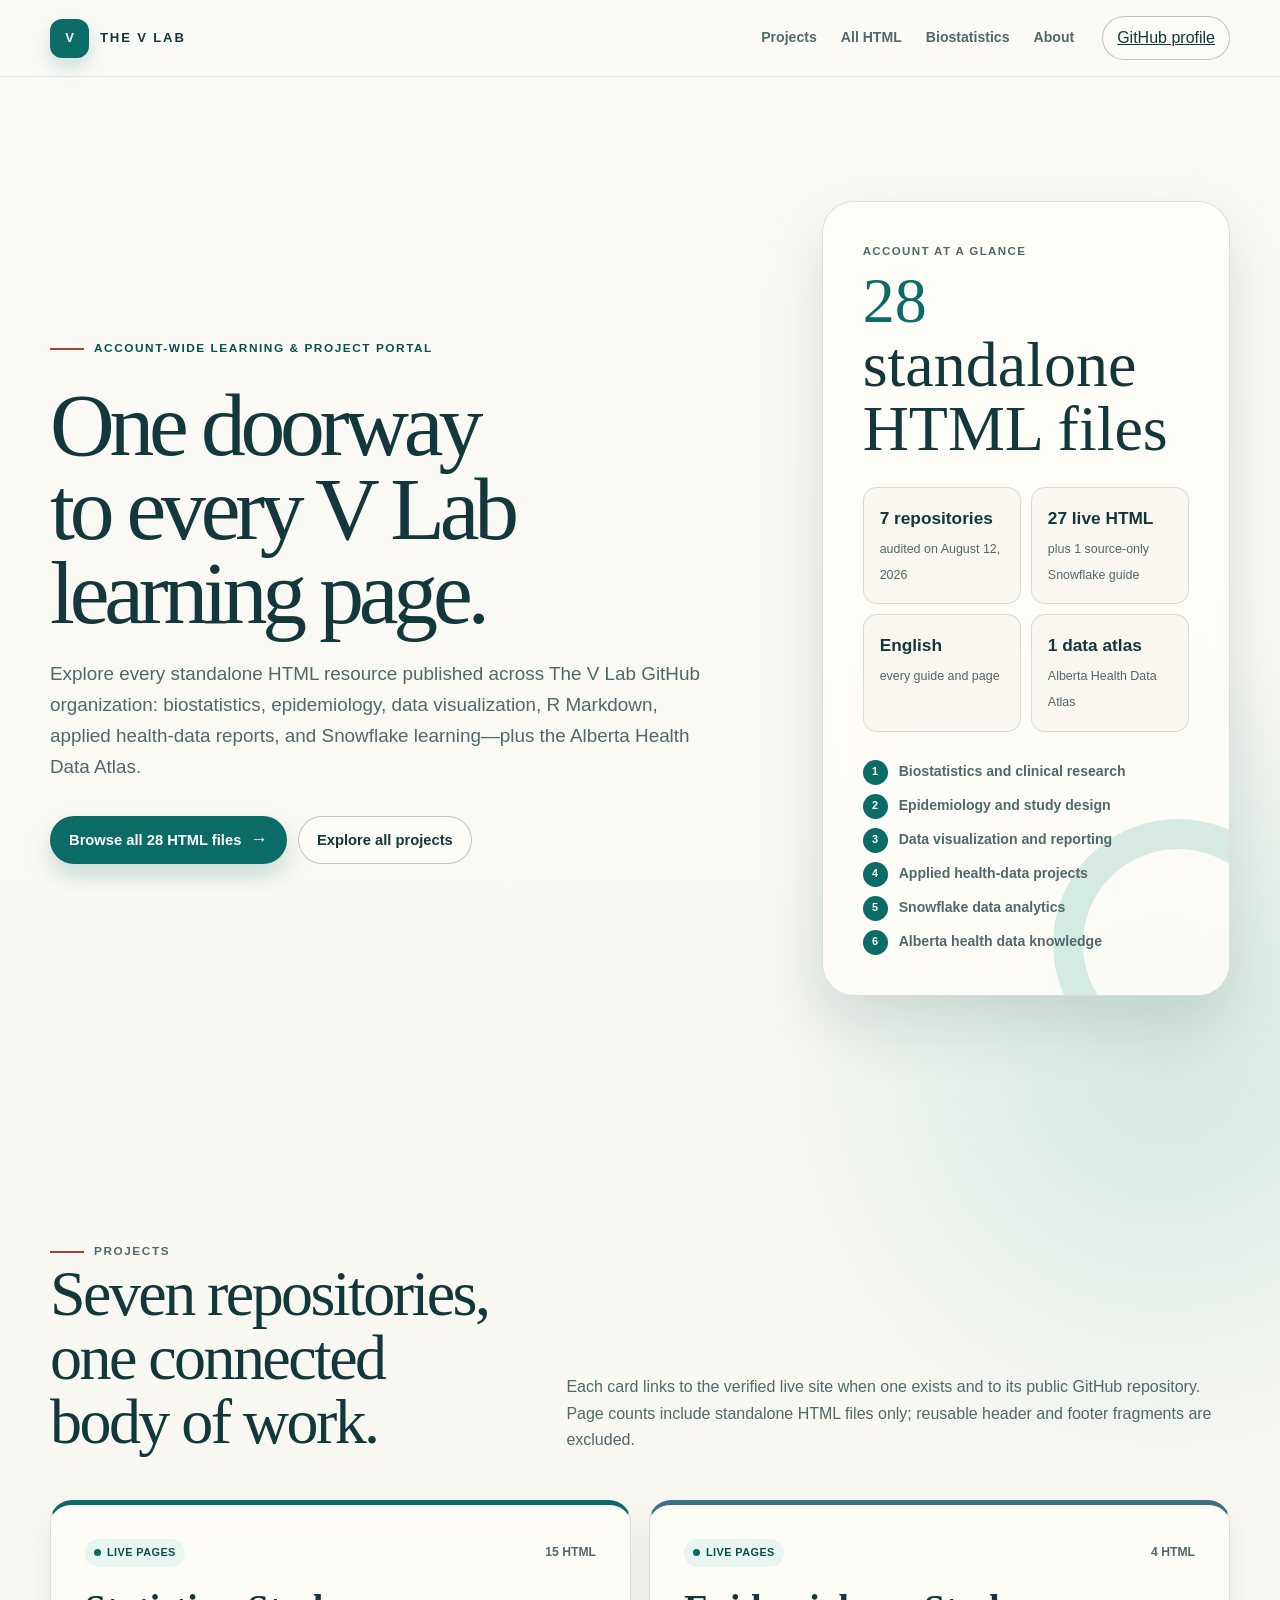
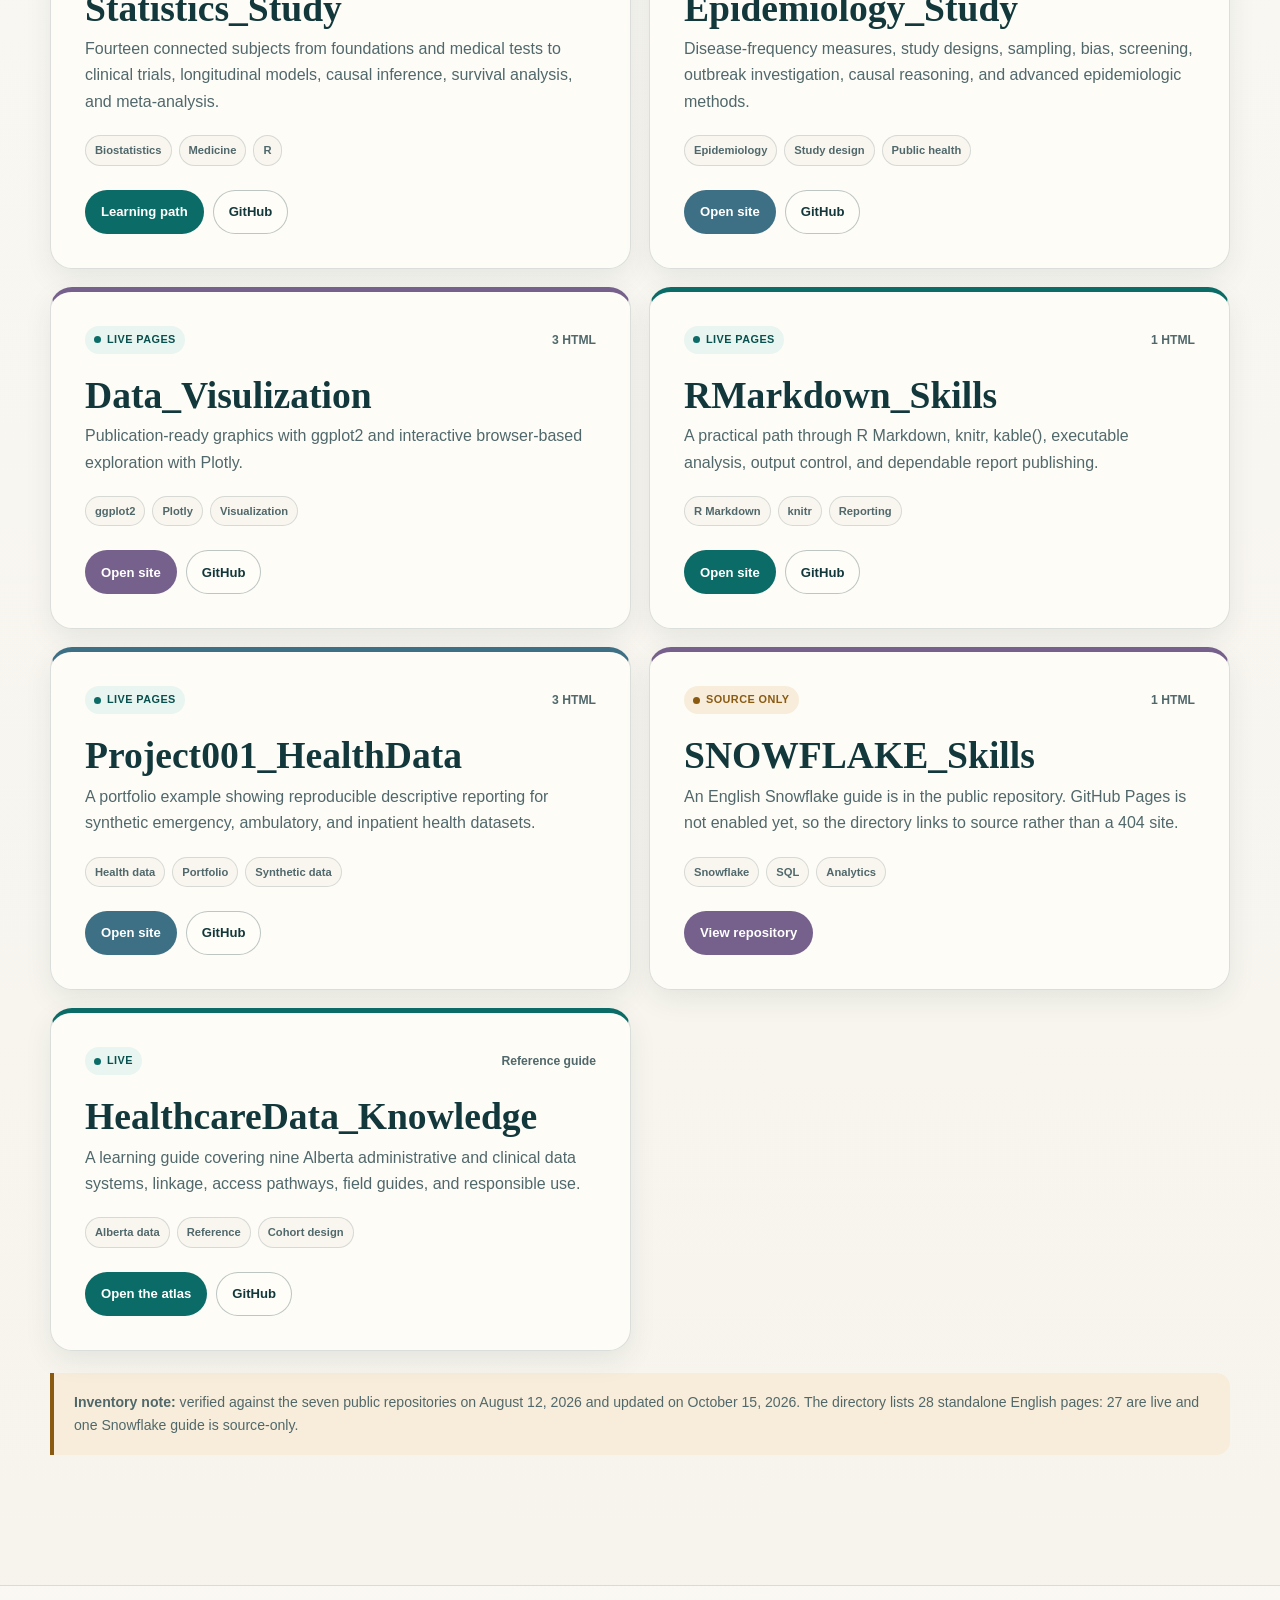
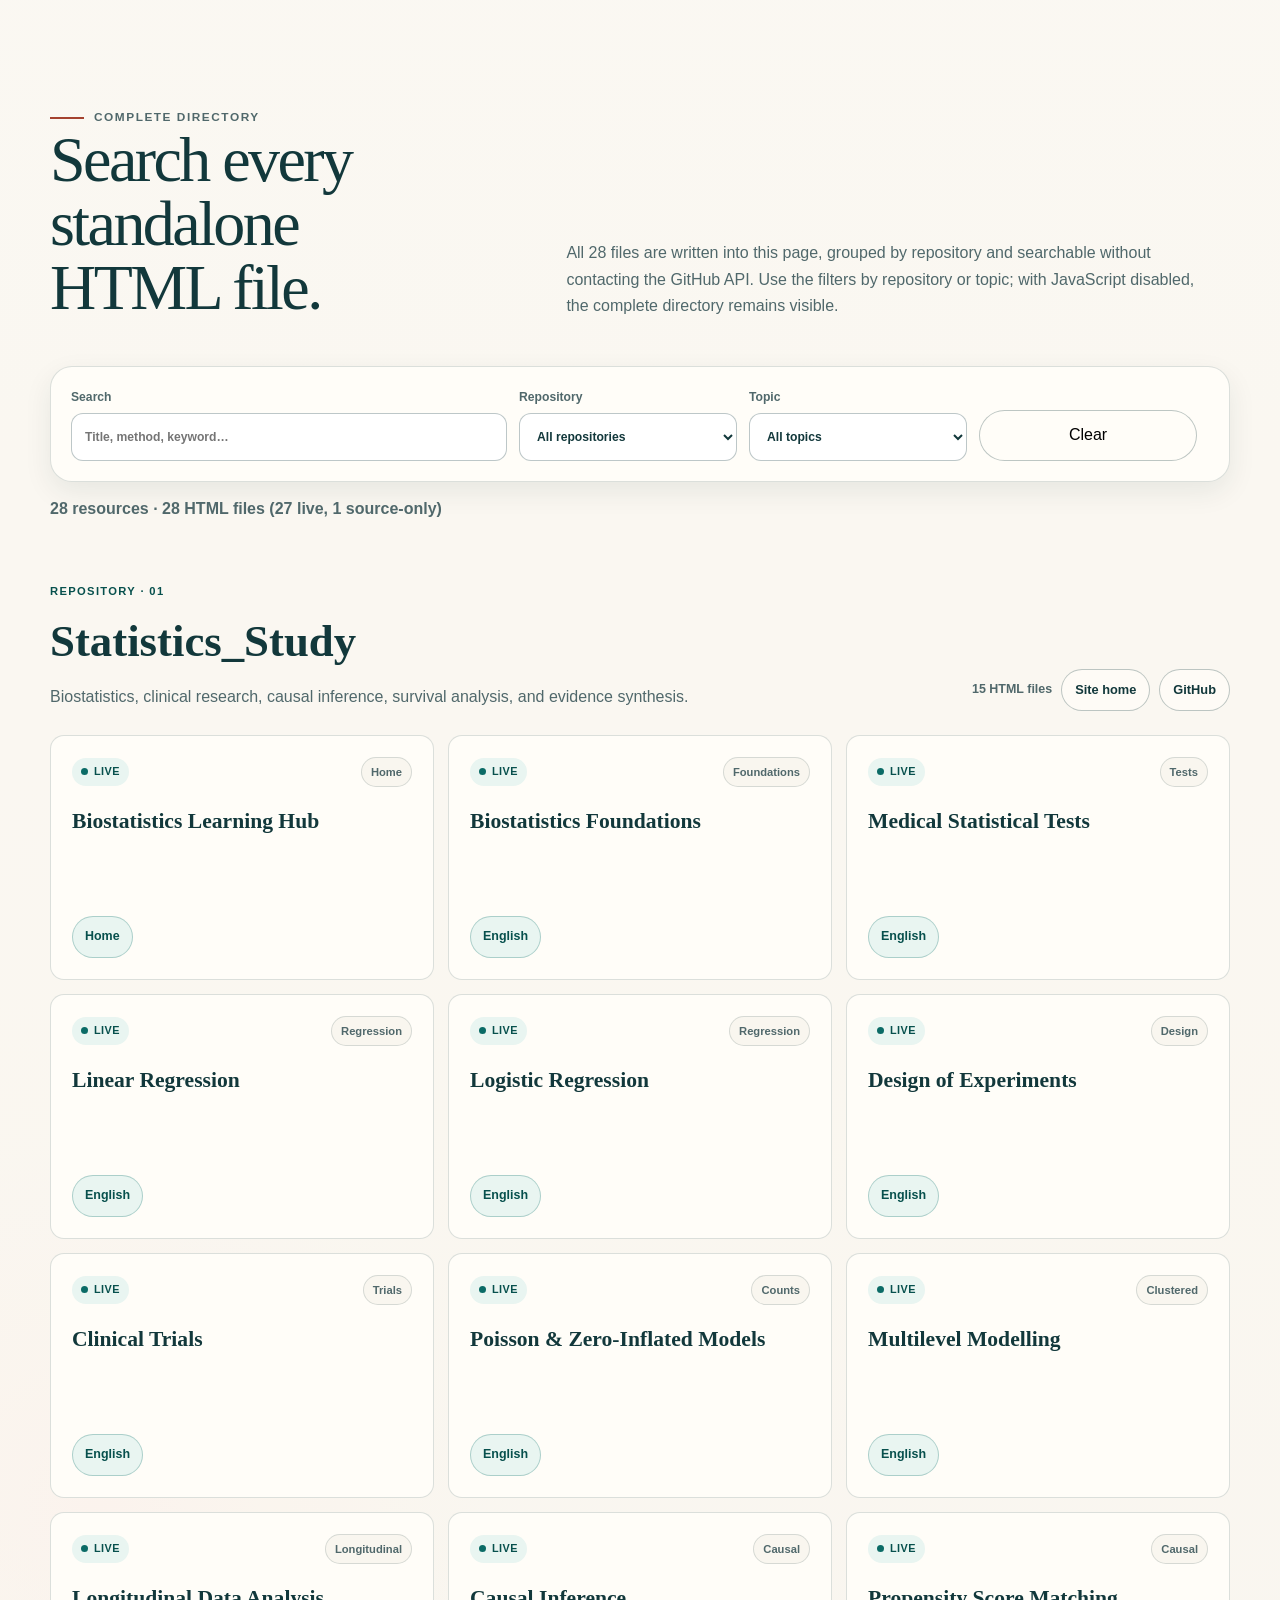
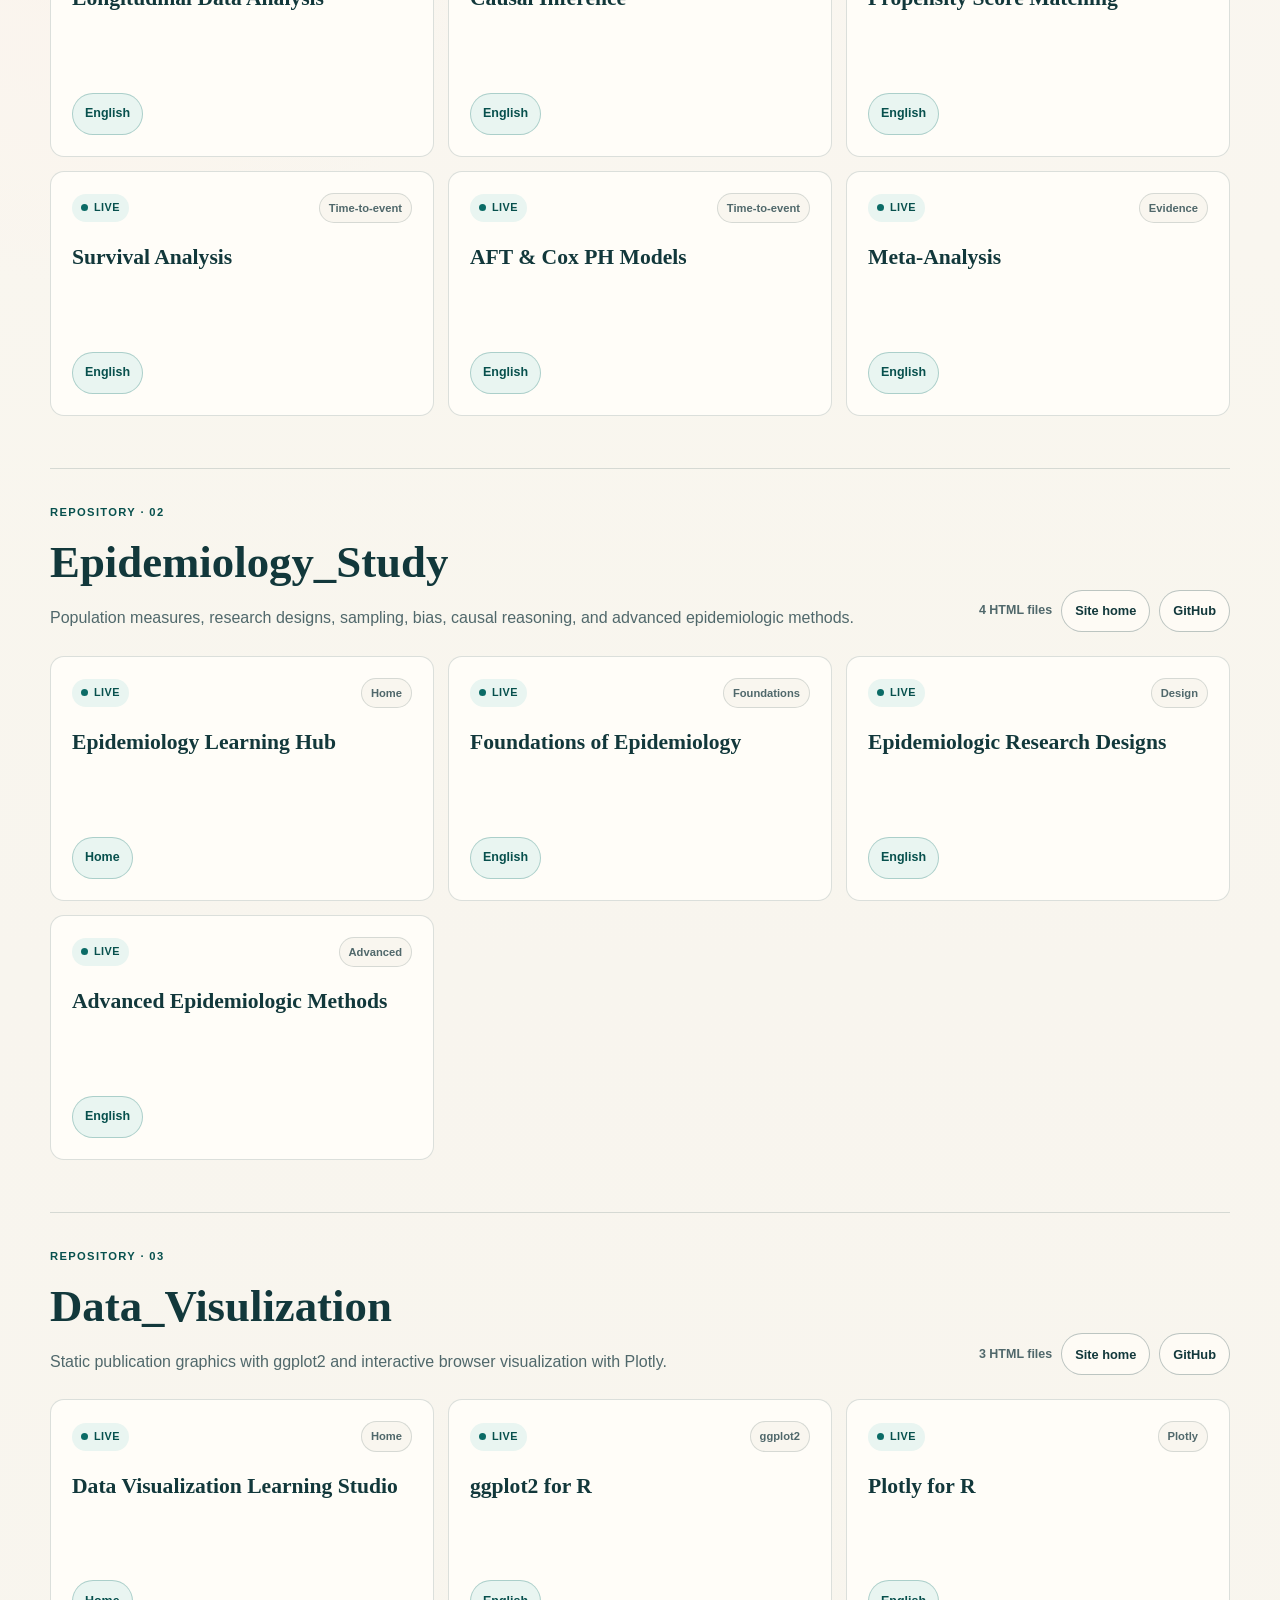
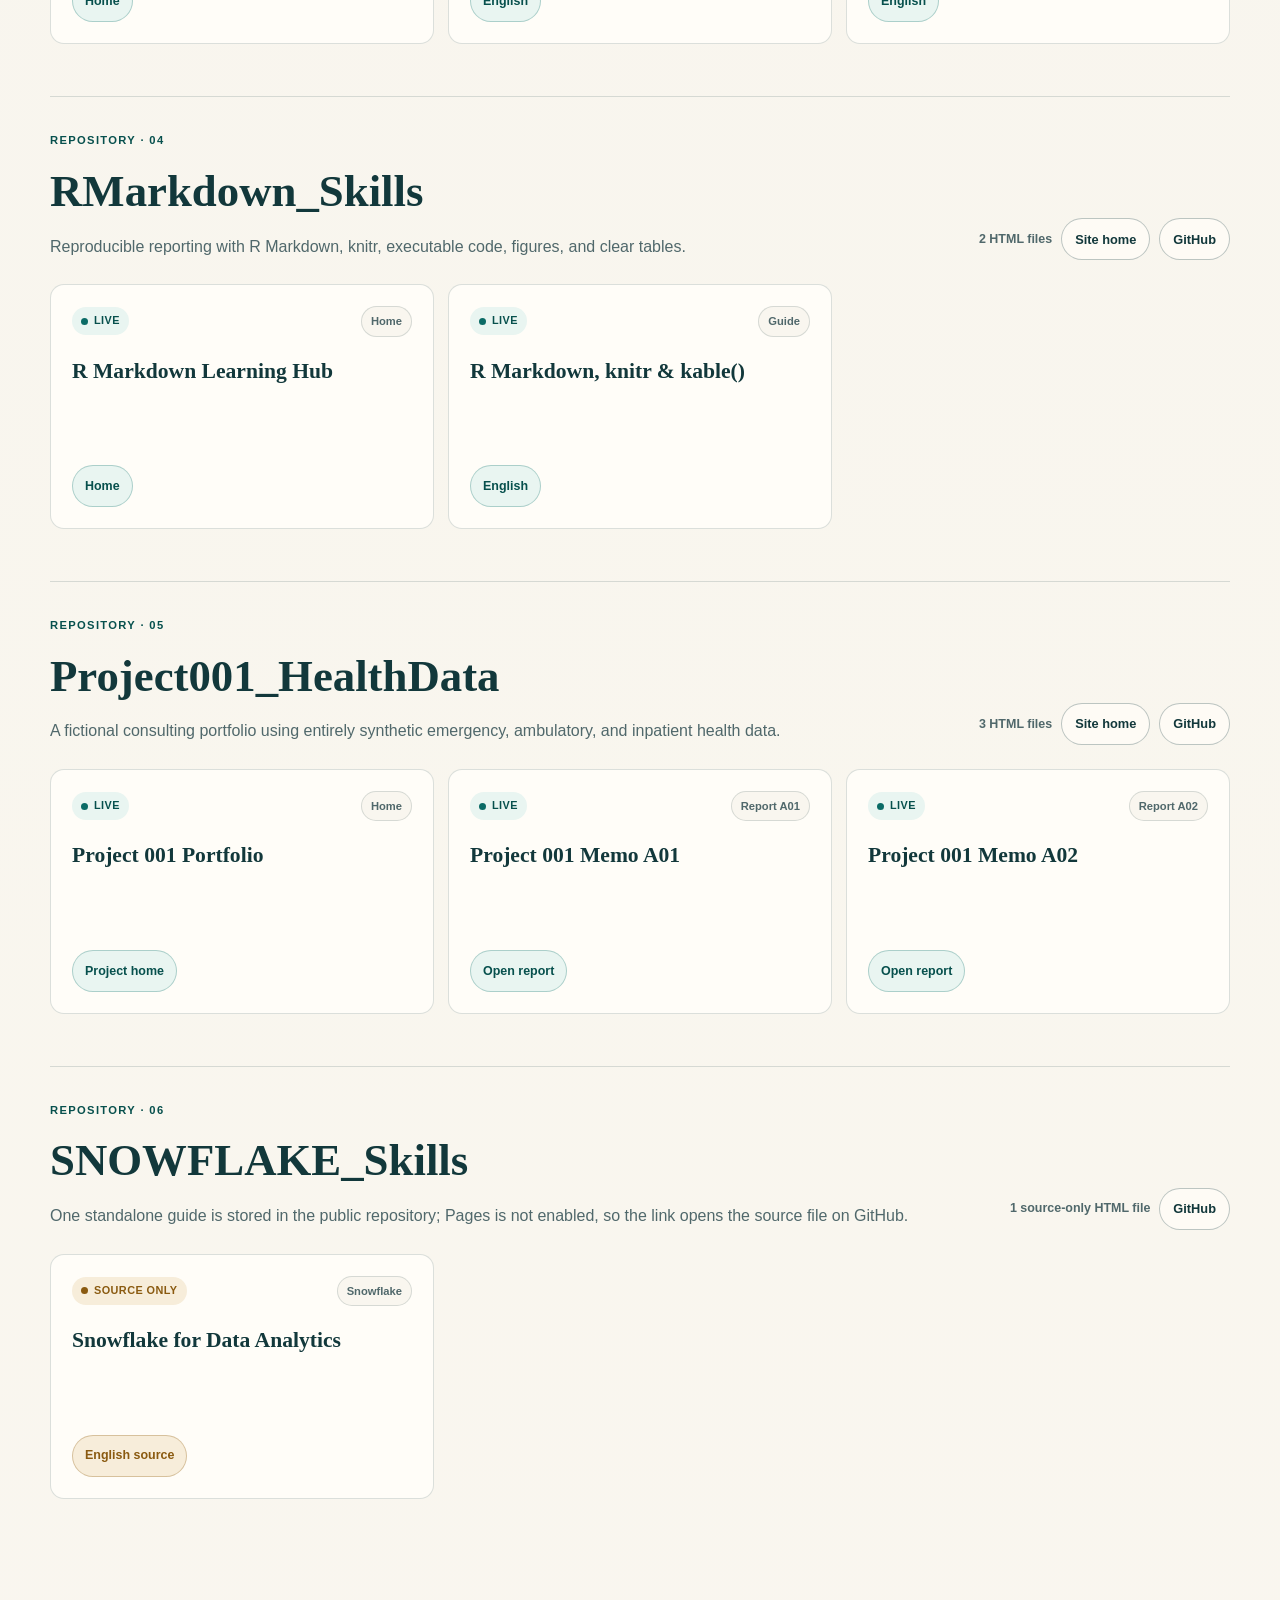
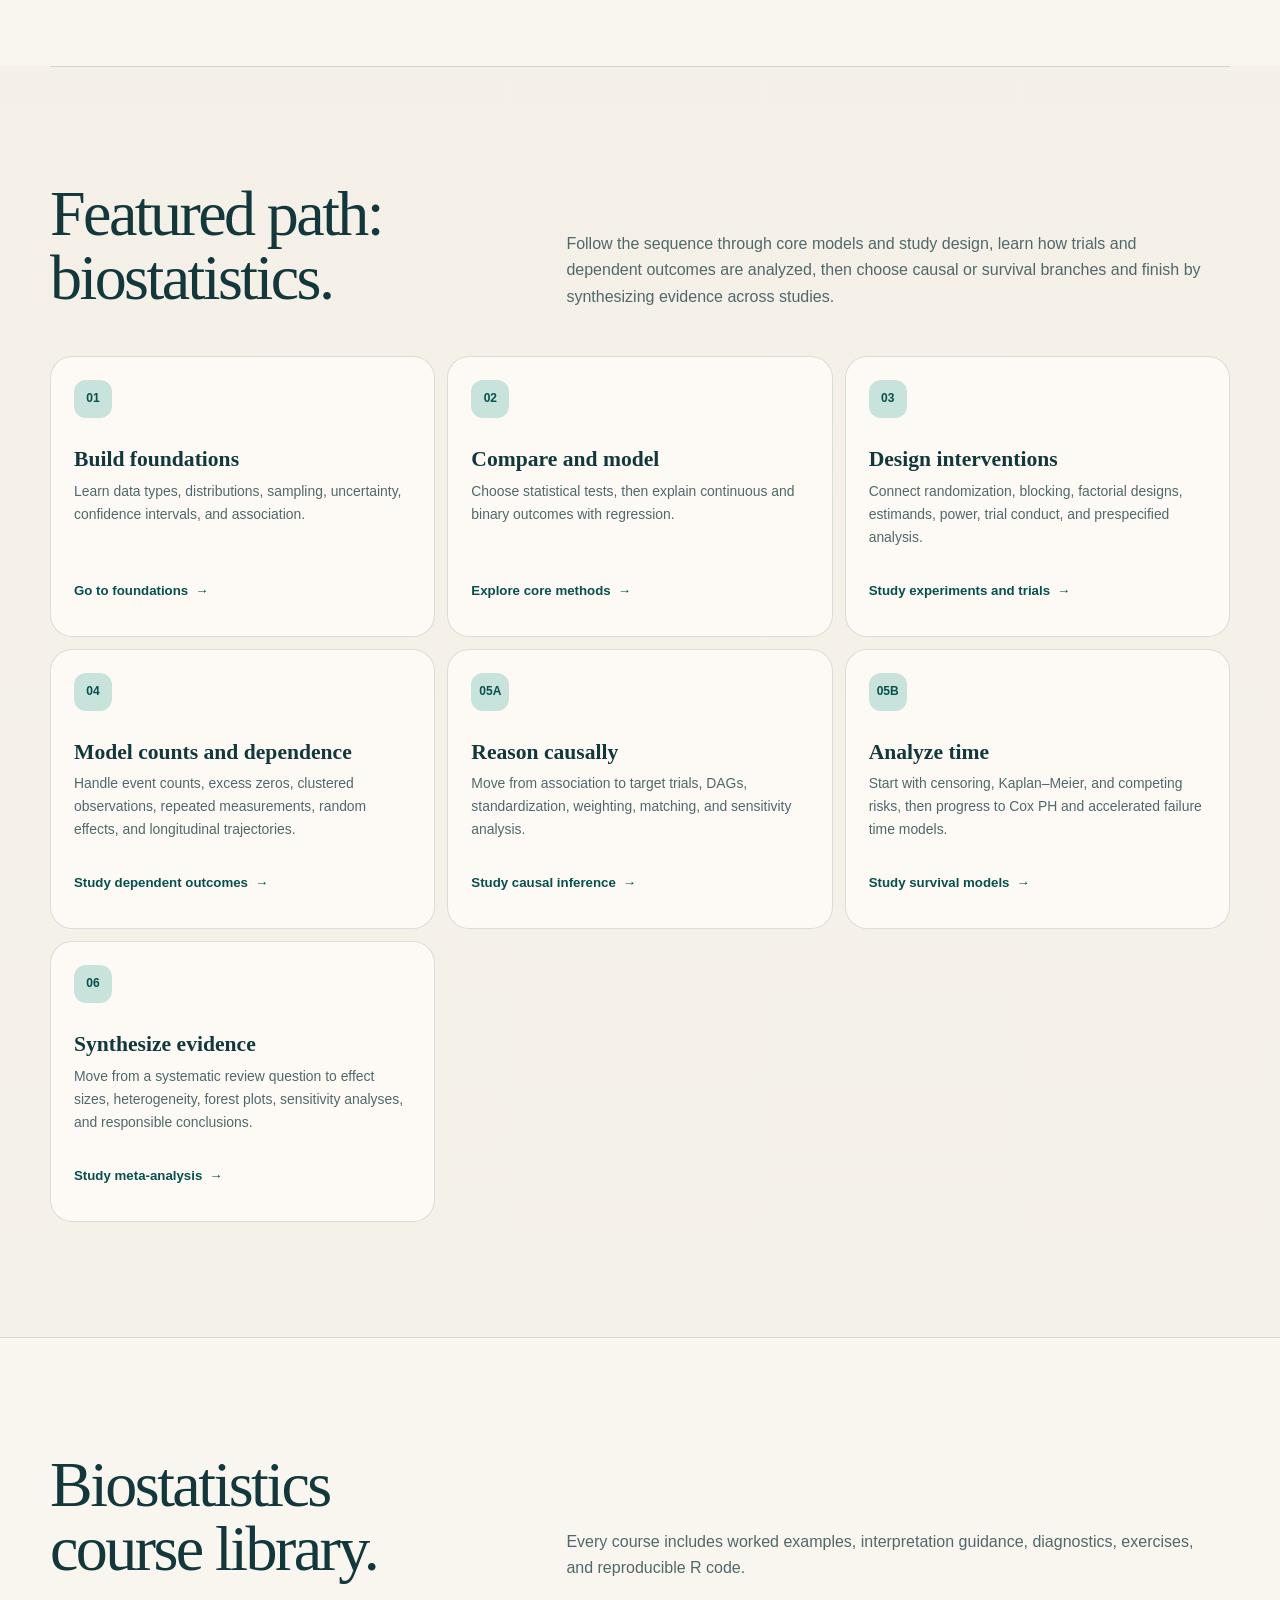
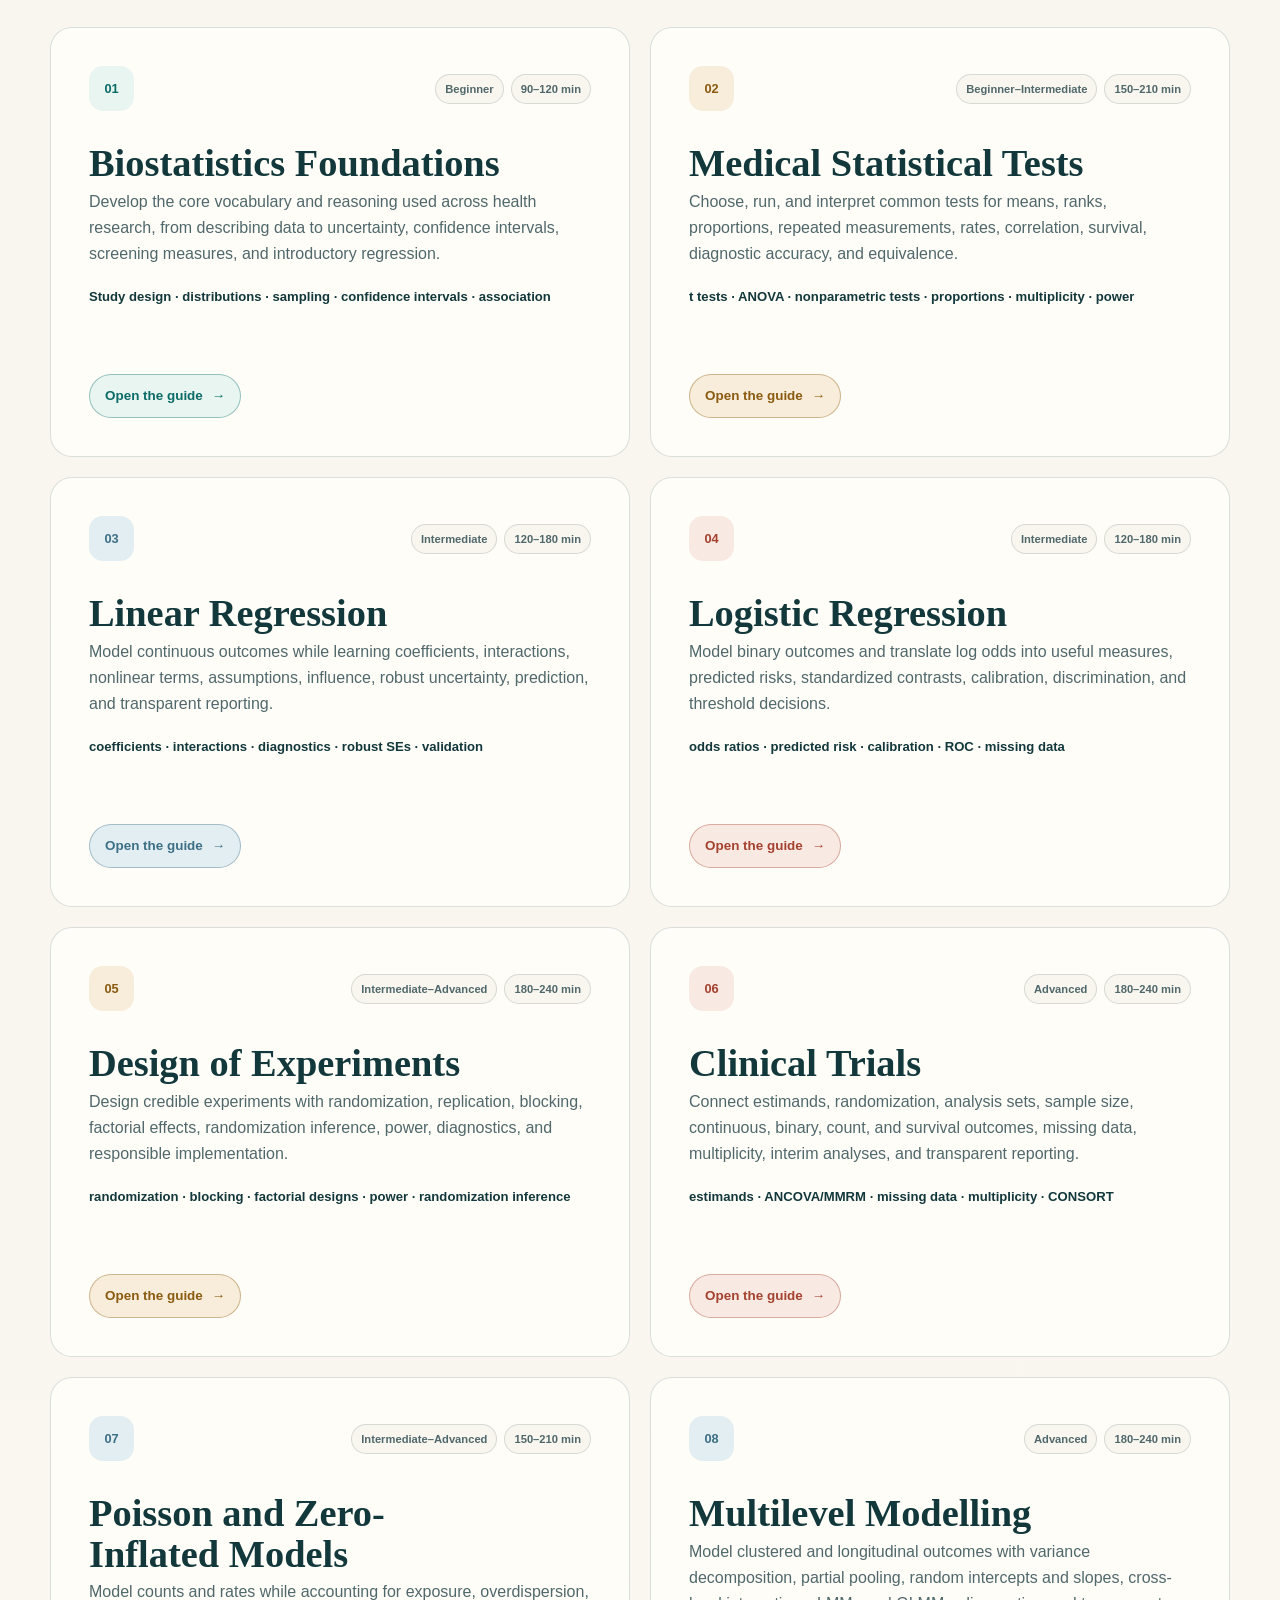
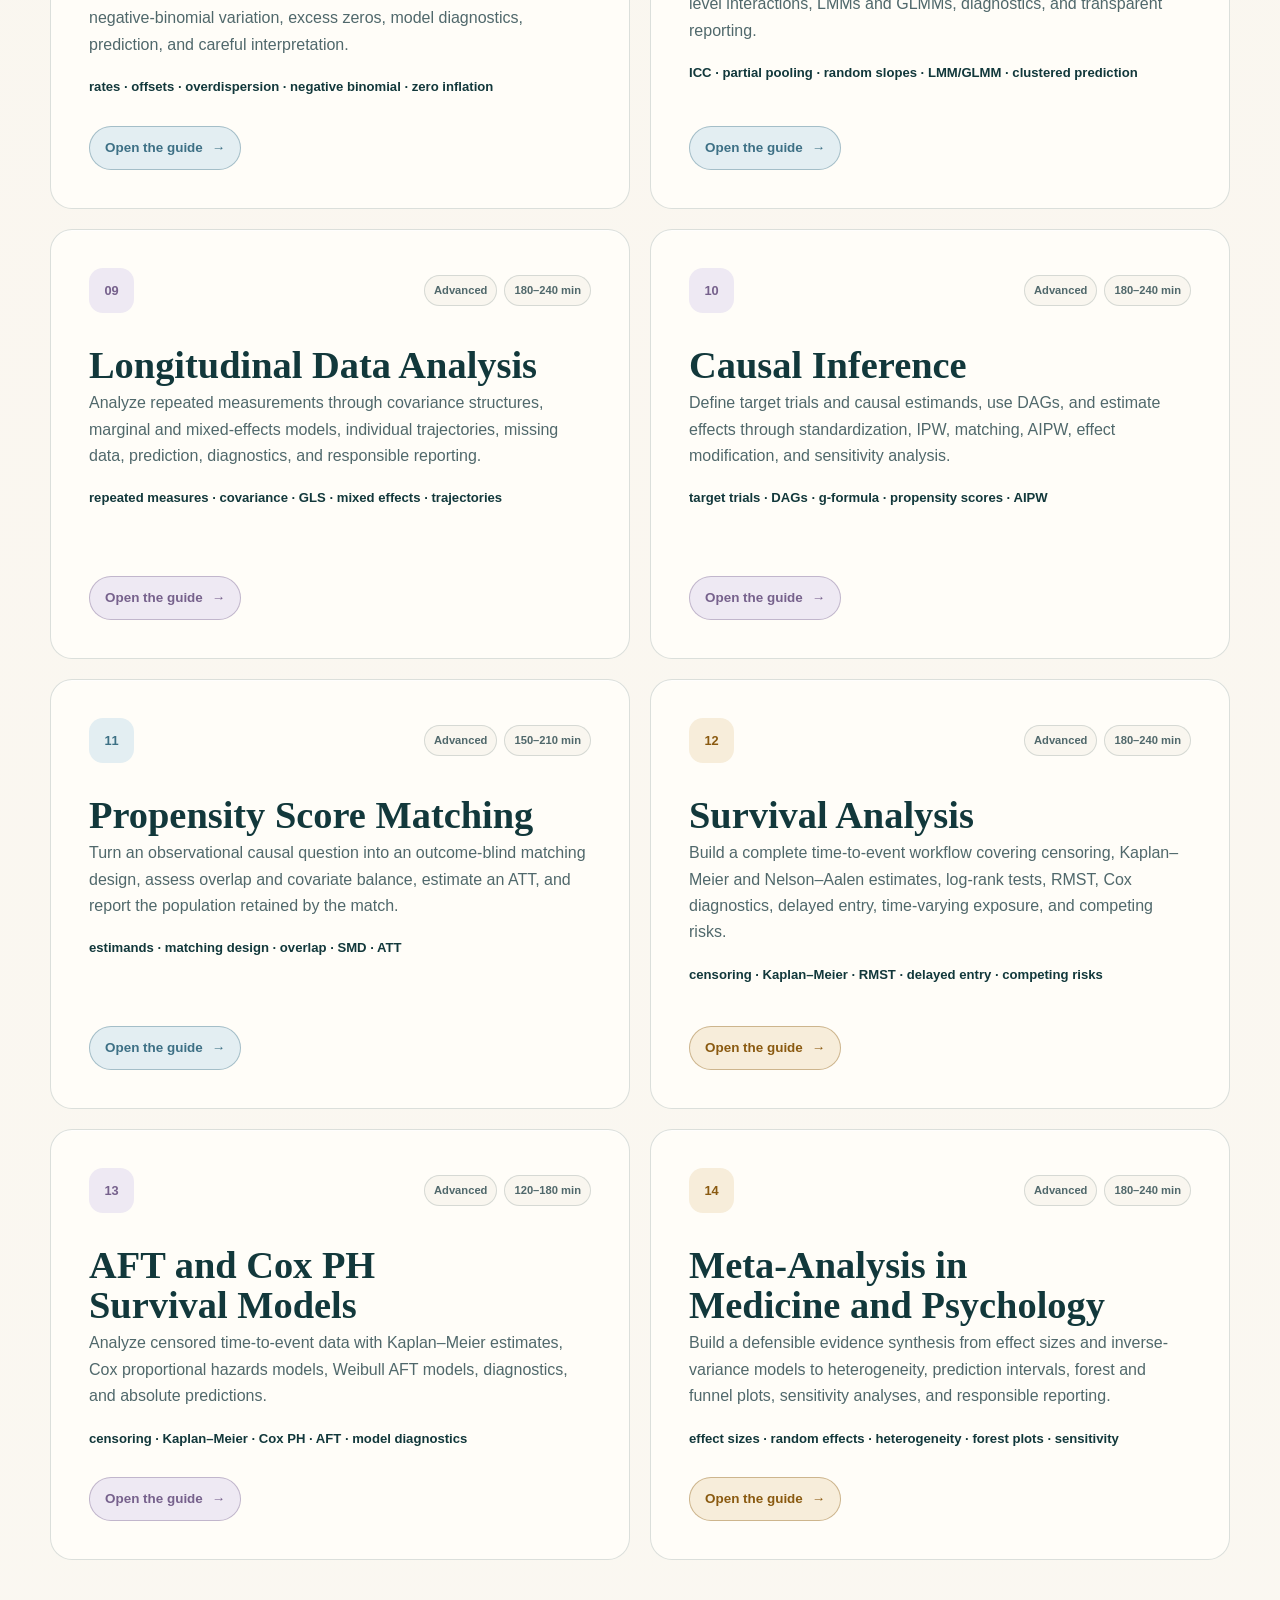
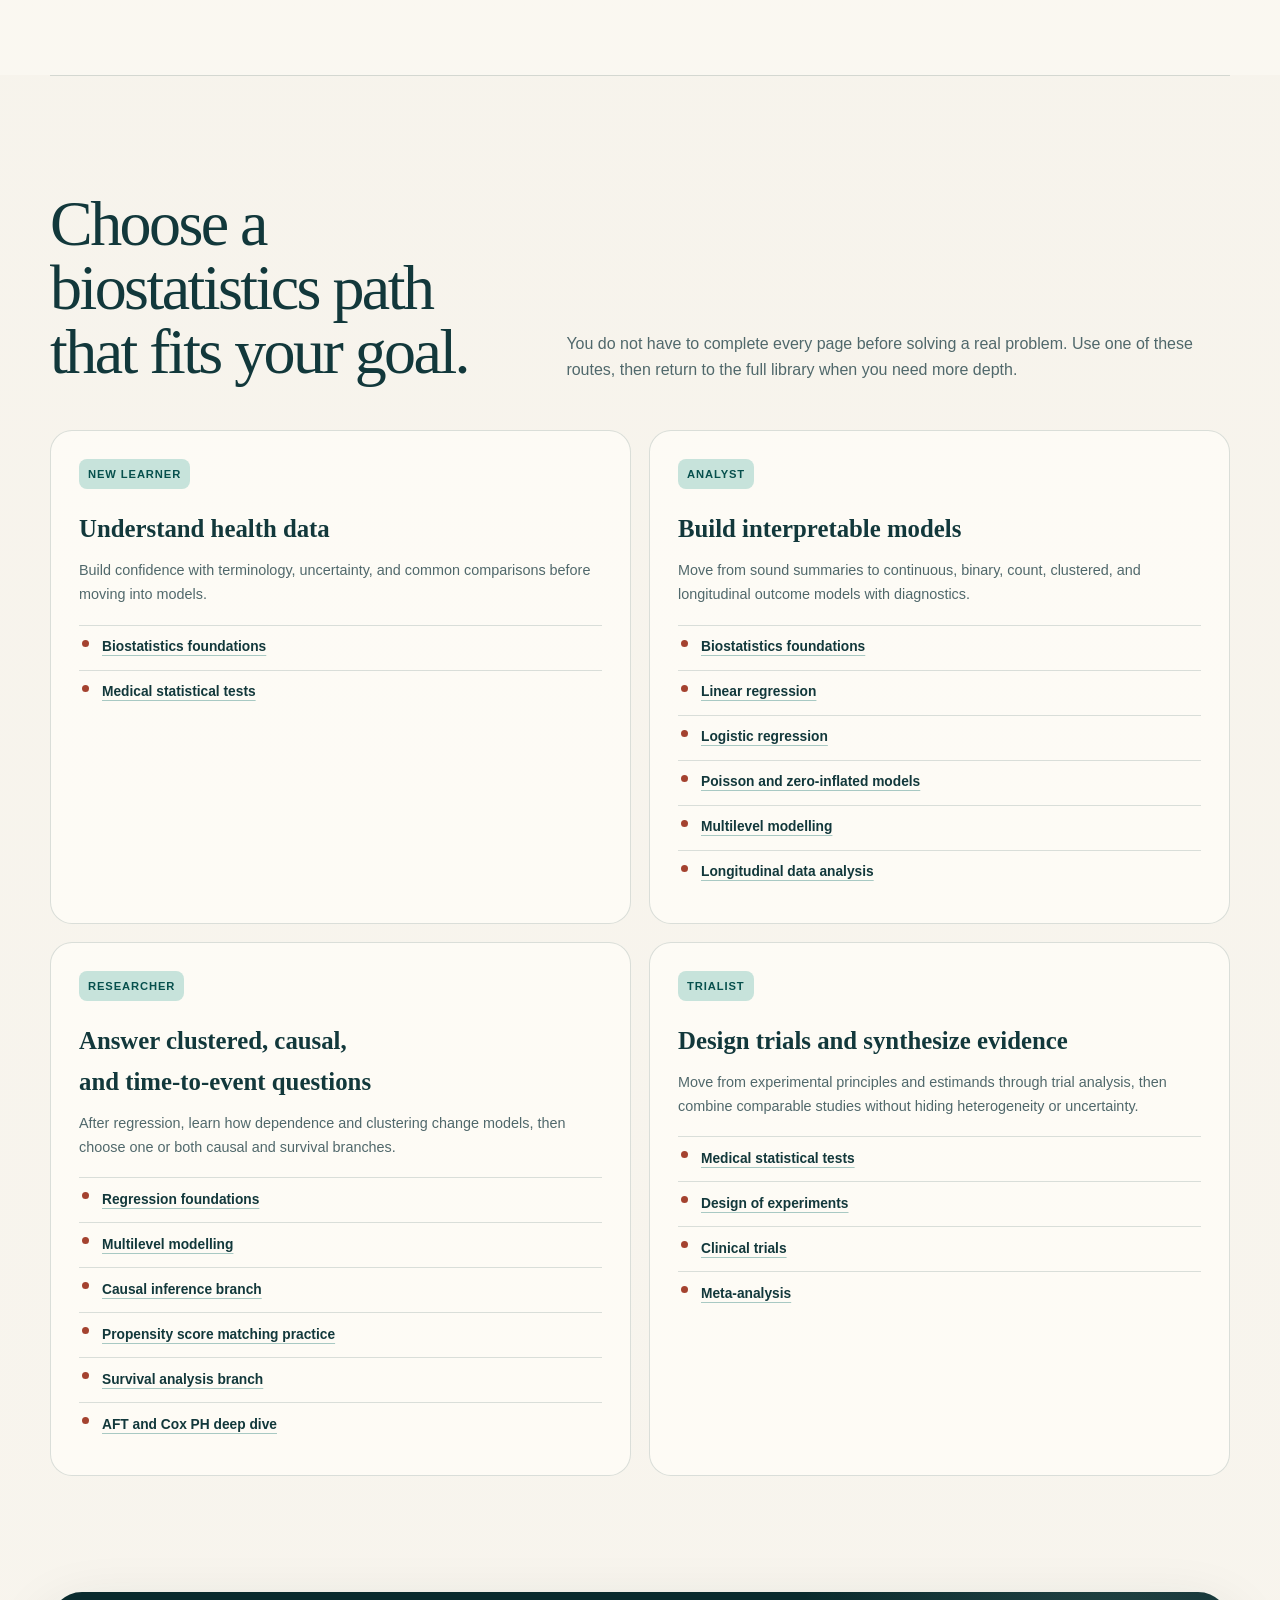
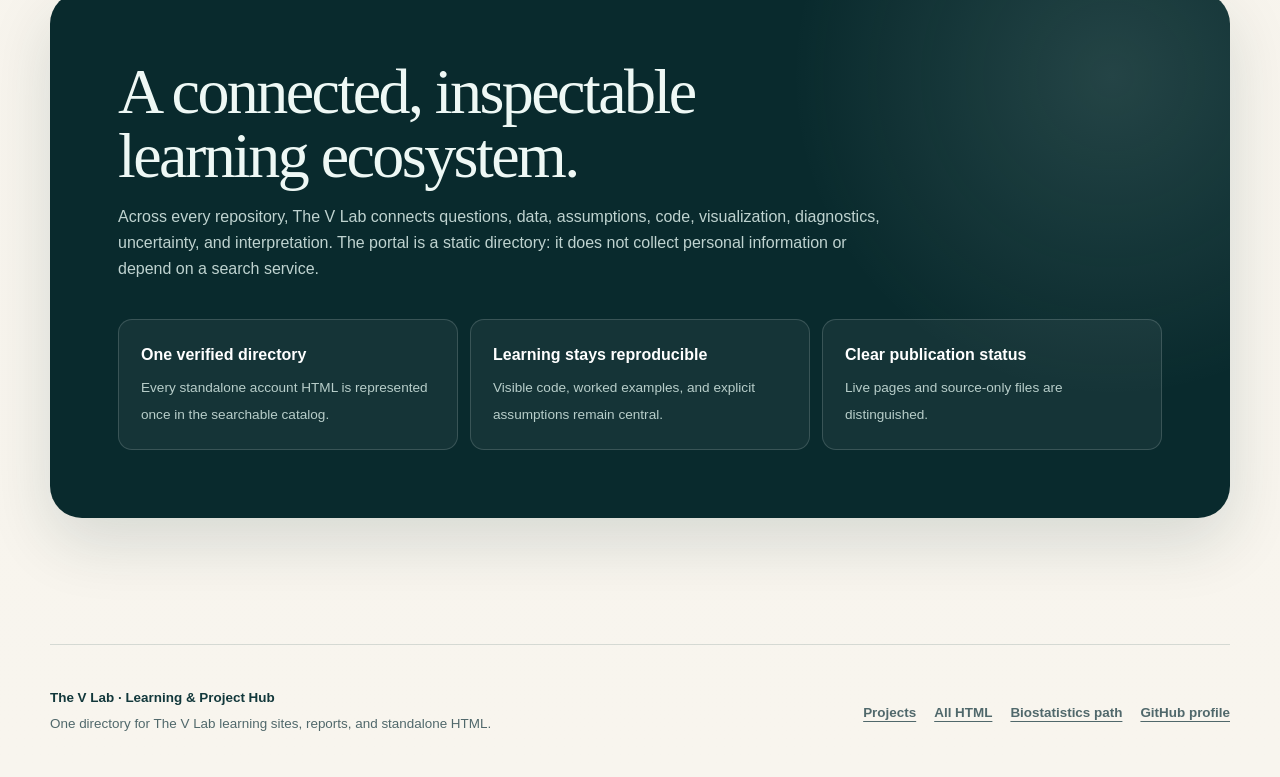
==== commit d9345ad4: "Point links to the The-V-Lab organization The repository moved from LaboratoireV to The-V-Lab, and G" ====
--- a/index.html
+++ b/index.html
@@ -7,20 +7,20 @@
 <meta content="The V Lab account-wide resource portal: 28 standalone HTML files across statistics, epidemiology, data visualization, reproducible reporting, health projects, and Snowflake learning." name="description"/>
 <meta content="#12383b" name="theme-color"/>
 <meta content="light" name="color-scheme"/>
-<link href="https://laboratoirev.github.io/Statistics_Study/" rel="canonical"/>
+<link href="https://the-v-lab.github.io/Statistics_Study/" rel="canonical"/>
 <meta content="website" property="og:type"/>
 <meta content="The V Lab" property="og:site_name"/>
 <meta content="Learning &amp; Project Hub | The V Lab" property="og:title"/>
-<meta content="Browse every verified HTML resource published by LaboratoireV, plus the Alberta Health Data Atlas." property="og:description"/>
-<meta content="https://laboratoirev.github.io/Statistics_Study/" property="og:url"/>
-<meta content="https://laboratoirev.github.io/Statistics_Study/og-learning-hub.png" property="og:image"/>
+<meta content="Browse every verified HTML resource published by The V Lab, plus the Alberta Health Data Atlas." property="og:description"/>
+<meta content="https://the-v-lab.github.io/Statistics_Study/" property="og:url"/>
+<meta content="https://the-v-lab.github.io/Statistics_Study/og-learning-hub.png" property="og:image"/>
 <meta content="1200" property="og:image:width"/>
 <meta content="630" property="og:image:height"/>
 <meta content="The V Lab Learning and Project Hub" property="og:image:alt"/>
 <meta content="summary_large_image" name="twitter:card"/>
 <meta content="Learning &amp; Project Hub | The V Lab" name="twitter:title"/>
-<meta content="One directory for LaboratoireV learning sites, project reports, and every standalone HTML resource." name="twitter:description"/>
-<meta content="https://laboratoirev.github.io/Statistics_Study/og-learning-hub.png" name="twitter:image"/>
+<meta content="One directory for The V Lab learning sites, project reports, and every standalone HTML resource." name="twitter:description"/>
+<meta content="https://the-v-lab.github.io/Statistics_Study/og-learning-hub.png" name="twitter:image"/>
 <title>Learning &amp; Project Hub | The V Lab</title>
 <style>
     :root {
@@ -1371,7 +1371,7 @@
 <a href="#learning-path">Biostatistics</a>
 <a href="#about">About</a>
 </nav>
-<a class="repo-link" href="https://github.com/LaboratoireV">GitHub profile</a>
+<a class="repo-link" href="https://github.com/The-V-Lab">GitHub profile</a>
 </header>
 </div>
 <main id="main-content" tabindex="-1">
@@ -1381,7 +1381,7 @@
 <h1 id="page-title">One doorway to every V Lab learning page.</h1>
 
 <p class="hero-copy">
-          Explore every standalone HTML resource published across the LaboratoireV GitHub account: biostatistics, epidemiology, data visualization, R Markdown, applied health-data reports, and Snowflake learning—plus the Alberta Health Data Atlas.
+          Explore every standalone HTML resource published across The V Lab GitHub organization: biostatistics, epidemiology, data visualization, R Markdown, applied health-data reports, and Snowflake learning—plus the Alberta Health Data Atlas.
           
 </p>
 <div class="hero-actions">
@@ -1389,7 +1389,7 @@
 <a class="button button-secondary" href="#projects">Explore all projects </a>
 </div>
 </div>
-<aside aria-label="LaboratoireV resources at a glance" class="hero-panel">
+<aside aria-label="The V Lab resources at a glance" class="hero-panel">
 <p class="panel-kicker">Account at a glance</p>
 <p class="course-count"><strong>28</strong> standalone HTML files</p>
 <div class="stat-grid">
@@ -1431,7 +1431,7 @@
 <div class="project-tags"><span class="tag">Biostatistics</span><span class="tag">Medicine</span><span class="tag">R</span></div>
 <div class="project-actions">
 <a class="button" href="#learning-path">Learning path</a>
-<a class="button button-secondary" href="https://github.com/LaboratoireV/Statistics_Study">GitHub</a>
+<a class="button button-secondary" href="https://github.com/The-V-Lab/Statistics_Study">GitHub</a>
 </div>
 </article>
 <article class="project-card">
@@ -1444,8 +1444,8 @@
 <p>Disease-frequency measures, study designs, sampling, bias, screening, outbreak investigation, causal reasoning, and advanced epidemiologic methods.</p>
 <div class="project-tags"><span class="tag">Epidemiology</span><span class="tag">Study design</span><span class="tag">Public health</span></div>
 <div class="project-actions">
-<a class="button" href="https://laboratoirev.github.io/Epidemiology_Study/">Open site</a>
-<a class="button button-secondary" href="https://github.com/LaboratoireV/Epidemiology_Study">GitHub</a>
+<a class="button" href="https://the-v-lab.github.io/Epidemiology_Study/">Open site</a>
+<a class="button button-secondary" href="https://github.com/The-V-Lab/Epidemiology_Study">GitHub</a>
 </div>
 </article>
 <article class="project-card">
@@ -1458,8 +1458,8 @@
 <p>Publication-ready graphics with ggplot2 and interactive browser-based exploration with Plotly.</p>
 <div class="project-tags"><span class="tag">ggplot2</span><span class="tag">Plotly</span><span class="tag">Visualization</span></div>
 <div class="project-actions">
-<a class="button" href="https://laboratoirev.github.io/Data_Visulization/">Open site</a>
-<a class="button button-secondary" href="https://github.com/LaboratoireV/Data_Visulization">GitHub</a>
+<a class="button" href="https://the-v-lab.github.io/Data_Visulization/">Open site</a>
+<a class="button button-secondary" href="https://github.com/The-V-Lab/Data_Visulization">GitHub</a>
 </div>
 </article>
 <article class="project-card">
@@ -1472,8 +1472,8 @@
 <p>A practical path through R Markdown, knitr, kable(), executable analysis, output control, and dependable report publishing.</p>
 <div class="project-tags"><span class="tag">R Markdown</span><span class="tag">knitr</span><span class="tag">Reporting</span></div>
 <div class="project-actions">
-<a class="button" href="https://laboratoirev.github.io/RMarkdown_Skills/">Open site</a>
-<a class="button button-secondary" href="https://github.com/LaboratoireV/RMarkdown_Skills">GitHub</a>
+<a class="button" href="https://the-v-lab.github.io/RMarkdown_Skills/">Open site</a>
+<a class="button button-secondary" href="https://github.com/The-V-Lab/RMarkdown_Skills">GitHub</a>
 </div>
 </article>
 <article class="project-card">
@@ -1486,8 +1486,8 @@
 <p>A portfolio example showing reproducible descriptive reporting for synthetic emergency, ambulatory, and inpatient health datasets.</p>
 <div class="project-tags"><span class="tag">Health data</span><span class="tag">Portfolio</span><span class="tag">Synthetic data</span></div>
 <div class="project-actions">
-<a class="button" href="https://laboratoirev.github.io/Project001_HealthData/">Open site</a>
-<a class="button button-secondary" href="https://github.com/LaboratoireV/Project001_HealthData">GitHub</a>
+<a class="button" href="https://the-v-lab.github.io/Project001_HealthData/">Open site</a>
+<a class="button button-secondary" href="https://github.com/The-V-Lab/Project001_HealthData">GitHub</a>
 </div>
 </article>
 <article class="project-card">
@@ -1500,7 +1500,7 @@
 <p>An English Snowflake guide is in the public repository. GitHub Pages is not enabled yet, so the directory links to source rather than a 404 site.</p>
 <div class="project-tags"><span class="tag">Snowflake</span><span class="tag">SQL</span><span class="tag">Analytics</span></div>
 <div class="project-actions">
-<a class="button" href="https://github.com/LaboratoireV/SNOWFLAKE_Skills">View repository</a>
+<a class="button" href="https://github.com/The-V-Lab/SNOWFLAKE_Skills">View repository</a>
 </div>
 </article>
 <article class="project-card">
@@ -1514,7 +1514,7 @@
 <div class="project-tags"><span class="tag">Alberta data</span><span class="tag">Reference</span><span class="tag">Cohort design</span></div>
 <div class="project-actions">
 <a class="button" href="https://vthelab.com/atlas.html">Open the atlas</a>
-<a class="button button-secondary" href="https://github.com/LaboratoireV/HealthcareData_Knowledge">GitHub</a>
+<a class="button button-secondary" href="https://github.com/The-V-Lab/HealthcareData_Knowledge">GitHub</a>
 </div>
 </article>
 </div>
@@ -1577,7 +1577,7 @@
 <div class="resource-heading-actions">
 <span class="resource-page-count" data-repo-count="">15 HTML files</span>
 <a class="button button-secondary" href="index.html">Site home</a>
-<a class="button button-secondary" href="https://github.com/LaboratoireV/Statistics_Study">GitHub</a>
+<a class="button button-secondary" href="https://github.com/The-V-Lab/Statistics_Study">GitHub</a>
 </div>
 </header>
 <div class="resource-grid">
@@ -1725,8 +1725,8 @@
 </div>
 <div class="resource-heading-actions">
 <span class="resource-page-count" data-repo-count="">4 HTML files</span>
-<a class="button button-secondary" href="https://laboratoirev.github.io/Epidemiology_Study/">Site home</a>
-<a class="button button-secondary" href="https://github.com/LaboratoireV/Epidemiology_Study">GitHub</a>
+<a class="button button-secondary" href="https://the-v-lab.github.io/Epidemiology_Study/">Site home</a>
+<a class="button button-secondary" href="https://github.com/The-V-Lab/Epidemiology_Study">GitHub</a>
 </div>
 </header>
 <div class="resource-grid">
@@ -1734,14 +1734,14 @@
 <div class="resource-topline"><span class="resource-status-pill">Live</span><span class="tag">Home</span></div>
 <h4>Epidemiology Learning Hub</h4>
 
-<div class="resource-links"><a class="html-page" data-lang="en" data-status="live" href="https://laboratoirev.github.io/Epidemiology_Study/">Home</a></div>
+<div class="resource-links"><a class="html-page" data-lang="en" data-status="live" href="https://the-v-lab.github.io/Epidemiology_Study/">Home</a></div>
 </article>
 <article class="resource-card" data-keywords="foundations frequency prevalence incidence bias screening outbreak" data-repo="Epidemiology_Study" data-topics="epidemiology">
 <div class="resource-topline"><span class="resource-status-pill">Live</span><span class="tag">Foundations</span></div>
 <h4>Foundations of Epidemiology</h4>
 
 <div class="resource-links">
-<a class="html-page" data-lang="en" data-status="live" href="https://laboratoirev.github.io/Epidemiology_Study/epidemiology_basics_en.html">English</a>
+<a class="html-page" data-lang="en" data-status="live" href="https://the-v-lab.github.io/Epidemiology_Study/epidemiology_basics_en.html">English</a>
 
 </div>
 </article>
@@ -1750,7 +1750,7 @@
 <h4>Epidemiologic Research Designs</h4>
 
 <div class="resource-links">
-<a class="html-page" data-lang="en" data-status="live" href="https://laboratoirev.github.io/Epidemiology_Study/epidemiology_research_designs_en.html">English</a>
+<a class="html-page" data-lang="en" data-status="live" href="https://the-v-lab.github.io/Epidemiology_Study/epidemiology_research_designs_en.html">English</a>
 
 </div>
 </article>
@@ -1759,7 +1759,7 @@
 <h4>Advanced Epidemiologic Methods</h4>
 
 <div class="resource-links">
-<a class="html-page" data-lang="en" data-status="live" href="https://laboratoirev.github.io/Epidemiology_Study/epidemiology_advanced_methods_en.html">English</a>
+<a class="html-page" data-lang="en" data-status="live" href="https://the-v-lab.github.io/Epidemiology_Study/epidemiology_advanced_methods_en.html">English</a>
 
 </div>
 </article>
@@ -1774,8 +1774,8 @@
 </div>
 <div class="resource-heading-actions">
 <span class="resource-page-count" data-repo-count="">3 HTML files</span>
-<a class="button button-secondary" href="https://laboratoirev.github.io/Data_Visulization/">Site home</a>
-<a class="button button-secondary" href="https://github.com/LaboratoireV/Data_Visulization">GitHub</a>
+<a class="button button-secondary" href="https://the-v-lab.github.io/Data_Visulization/">Site home</a>
+<a class="button button-secondary" href="https://github.com/The-V-Lab/Data_Visulization">GitHub</a>
 </div>
 </header>
 <div class="resource-grid">
@@ -1783,14 +1783,14 @@
 <div class="resource-topline"><span class="resource-status-pill">Live</span><span class="tag">Home</span></div>
 <h4>Data Visualization Learning Studio</h4>
 
-<div class="resource-links"><a class="html-page" data-lang="en" data-status="live" href="https://laboratoirev.github.io/Data_Visulization/">Home</a></div>
+<div class="resource-links"><a class="html-page" data-lang="en" data-status="live" href="https://the-v-lab.github.io/Data_Visulization/">Home</a></div>
 </article>
 <article class="resource-card" data-keywords="ggplot2 grammar graphics geoms facets scales themes export" data-repo="Data_Visulization" data-topics="visualization">
 <div class="resource-topline"><span class="resource-status-pill">Live</span><span class="tag">ggplot2</span></div>
 <h4>ggplot2 for R</h4>
 
 <div class="resource-links">
-<a class="html-page" data-lang="en" data-status="live" href="https://laboratoirev.github.io/Data_Visulization/ggplot2_tutorial_en.html">English</a>
+<a class="html-page" data-lang="en" data-status="live" href="https://the-v-lab.github.io/Data_Visulization/ggplot2_tutorial_en.html">English</a>
 
 </div>
 </article>
@@ -1799,7 +1799,7 @@
 <h4>Plotly for R</h4>
 
 <div class="resource-links">
-<a class="html-page" data-lang="en" data-status="live" href="https://laboratoirev.github.io/Data_Visulization/plotly_tutorial_en.html">English</a>
+<a class="html-page" data-lang="en" data-status="live" href="https://the-v-lab.github.io/Data_Visulization/plotly_tutorial_en.html">English</a>
 
 </div>
 </article>
@@ -1814,8 +1814,8 @@
 </div>
 <div class="resource-heading-actions">
 <span class="resource-page-count" data-repo-count="">2 HTML files</span>
-<a class="button button-secondary" href="https://laboratoirev.github.io/RMarkdown_Skills/">Site home</a>
-<a class="button button-secondary" href="https://github.com/LaboratoireV/RMarkdown_Skills">GitHub</a>
+<a class="button button-secondary" href="https://the-v-lab.github.io/RMarkdown_Skills/">Site home</a>
+<a class="button button-secondary" href="https://github.com/The-V-Lab/RMarkdown_Skills">GitHub</a>
 </div>
 </header>
 <div class="resource-grid">
@@ -1823,14 +1823,14 @@
 <div class="resource-topline"><span class="resource-status-pill">Live</span><span class="tag">Home</span></div>
 <h4>R Markdown Learning Hub</h4>
 
-<div class="resource-links"><a class="html-page" data-lang="en" data-status="live" href="https://laboratoirev.github.io/RMarkdown_Skills/">Home</a></div>
+<div class="resource-links"><a class="html-page" data-lang="en" data-status="live" href="https://the-v-lab.github.io/RMarkdown_Skills/">Home</a></div>
 </article>
 <article class="resource-card" data-keywords="R Markdown knitr kable YAML chunks Pandoc reproducibility" data-repo="RMarkdown_Skills" data-topics="reporting">
 <div class="resource-topline"><span class="resource-status-pill">Live</span><span class="tag">Guide</span></div>
 <h4>R Markdown, knitr &amp; kable()</h4>
 
 <div class="resource-links">
-<a class="html-page" data-lang="en" data-status="live" href="https://laboratoirev.github.io/RMarkdown_Skills/r_markdown_guide_en.html">English</a>
+<a class="html-page" data-lang="en" data-status="live" href="https://the-v-lab.github.io/RMarkdown_Skills/r_markdown_guide_en.html">English</a>
 
 </div>
 </article>
@@ -1845,8 +1845,8 @@
 </div>
 <div class="resource-heading-actions">
 <span class="resource-page-count" data-repo-count="">3 HTML files</span>
-<a class="button button-secondary" href="https://laboratoirev.github.io/Project001_HealthData/">Site home</a>
-<a class="button button-secondary" href="https://github.com/LaboratoireV/Project001_HealthData">GitHub</a>
+<a class="button button-secondary" href="https://the-v-lab.github.io/Project001_HealthData/">Site home</a>
+<a class="button button-secondary" href="https://github.com/The-V-Lab/Project001_HealthData">GitHub</a>
 </div>
 </header>
 <div class="resource-grid">
@@ -1854,19 +1854,19 @@
 <div class="resource-topline"><span class="resource-status-pill">Live</span><span class="tag">Home</span></div>
 <h4>Project 001 Portfolio</h4>
 
-<div class="resource-links"><a class="html-page" data-lang="en" data-status="live" href="https://laboratoirev.github.io/Project001_HealthData/">Project home</a></div>
+<div class="resource-links"><a class="html-page" data-lang="en" data-status="live" href="https://the-v-lab.github.io/Project001_HealthData/">Project home</a></div>
 </article>
 <article class="resource-card" data-keywords="memo A01 NACRS emergency ambulatory descriptive report" data-repo="Project001_HealthData" data-topics="health-project">
 <div class="resource-topline"><span class="resource-status-pill">Live</span><span class="tag">Report A01</span></div>
 <h4>Project 001 Memo A01</h4>
 
-<div class="resource-links"><a class="html-page" data-lang="en" data-status="live" href="https://laboratoirev.github.io/Project001_HealthData/Project_001_Memo_A01.html">Open report</a></div>
+<div class="resource-links"><a class="html-page" data-lang="en" data-status="live" href="https://the-v-lab.github.io/Project001_HealthData/Project_001_Memo_A01.html">Open report</a></div>
 </article>
 <article class="resource-card" data-keywords="memo A02 DAD inpatient descriptive report" data-repo="Project001_HealthData" data-topics="health-project">
 <div class="resource-topline"><span class="resource-status-pill">Live</span><span class="tag">Report A02</span></div>
 <h4>Project 001 Memo A02</h4>
 
-<div class="resource-links"><a class="html-page" data-lang="en" data-status="live" href="https://laboratoirev.github.io/Project001_HealthData/Project_001_Memo_A02.html">Open report</a></div>
+<div class="resource-links"><a class="html-page" data-lang="en" data-status="live" href="https://the-v-lab.github.io/Project001_HealthData/Project_001_Memo_A02.html">Open report</a></div>
 </article>
 </div>
 </section>
@@ -1879,7 +1879,7 @@
 </div>
 <div class="resource-heading-actions">
 <span class="resource-page-count" data-repo-count="">1 source-only HTML file</span>
-<a class="button button-secondary" href="https://github.com/LaboratoireV/SNOWFLAKE_Skills">GitHub</a>
+<a class="button button-secondary" href="https://github.com/The-V-Lab/SNOWFLAKE_Skills">GitHub</a>
 </div>
 </header>
 <div class="resource-grid">
@@ -1888,7 +1888,7 @@
 <h4>Snowflake for Data Analytics</h4>
 
 <div class="resource-links">
-<a class="html-page source-link" data-lang="en" data-status="source" href="https://github.com/LaboratoireV/SNOWFLAKE_Skills/blob/main/snowflake_guide_en.html">English source</a>
+<a class="html-page source-link" data-lang="en" data-status="source" href="https://github.com/The-V-Lab/SNOWFLAKE_Skills/blob/main/snowflake_guide_en.html">English source</a>
 
 </div>
 </article>
@@ -2239,13 +2239,13 @@
 <footer class="site-footer shell">
 <div>
 <span class="footer-title">The V Lab · Learning &amp; Project Hub</span>
-<span>One directory for LaboratoireV learning sites, reports, and standalone HTML.</span>
+<span>One directory for The V Lab learning sites, reports, and standalone HTML.</span>
 </div>
 <nav aria-label="Footer navigation" class="footer-links">
 <a href="#projects">Projects</a>
 <a href="#html-directory">All HTML</a>
 <a href="#learning-path">Biostatistics path</a>
-<a href="https://github.com/LaboratoireV">GitHub profile</a>
+<a href="https://github.com/The-V-Lab">GitHub profile</a>
 </nav>
 </footer>
 <script>
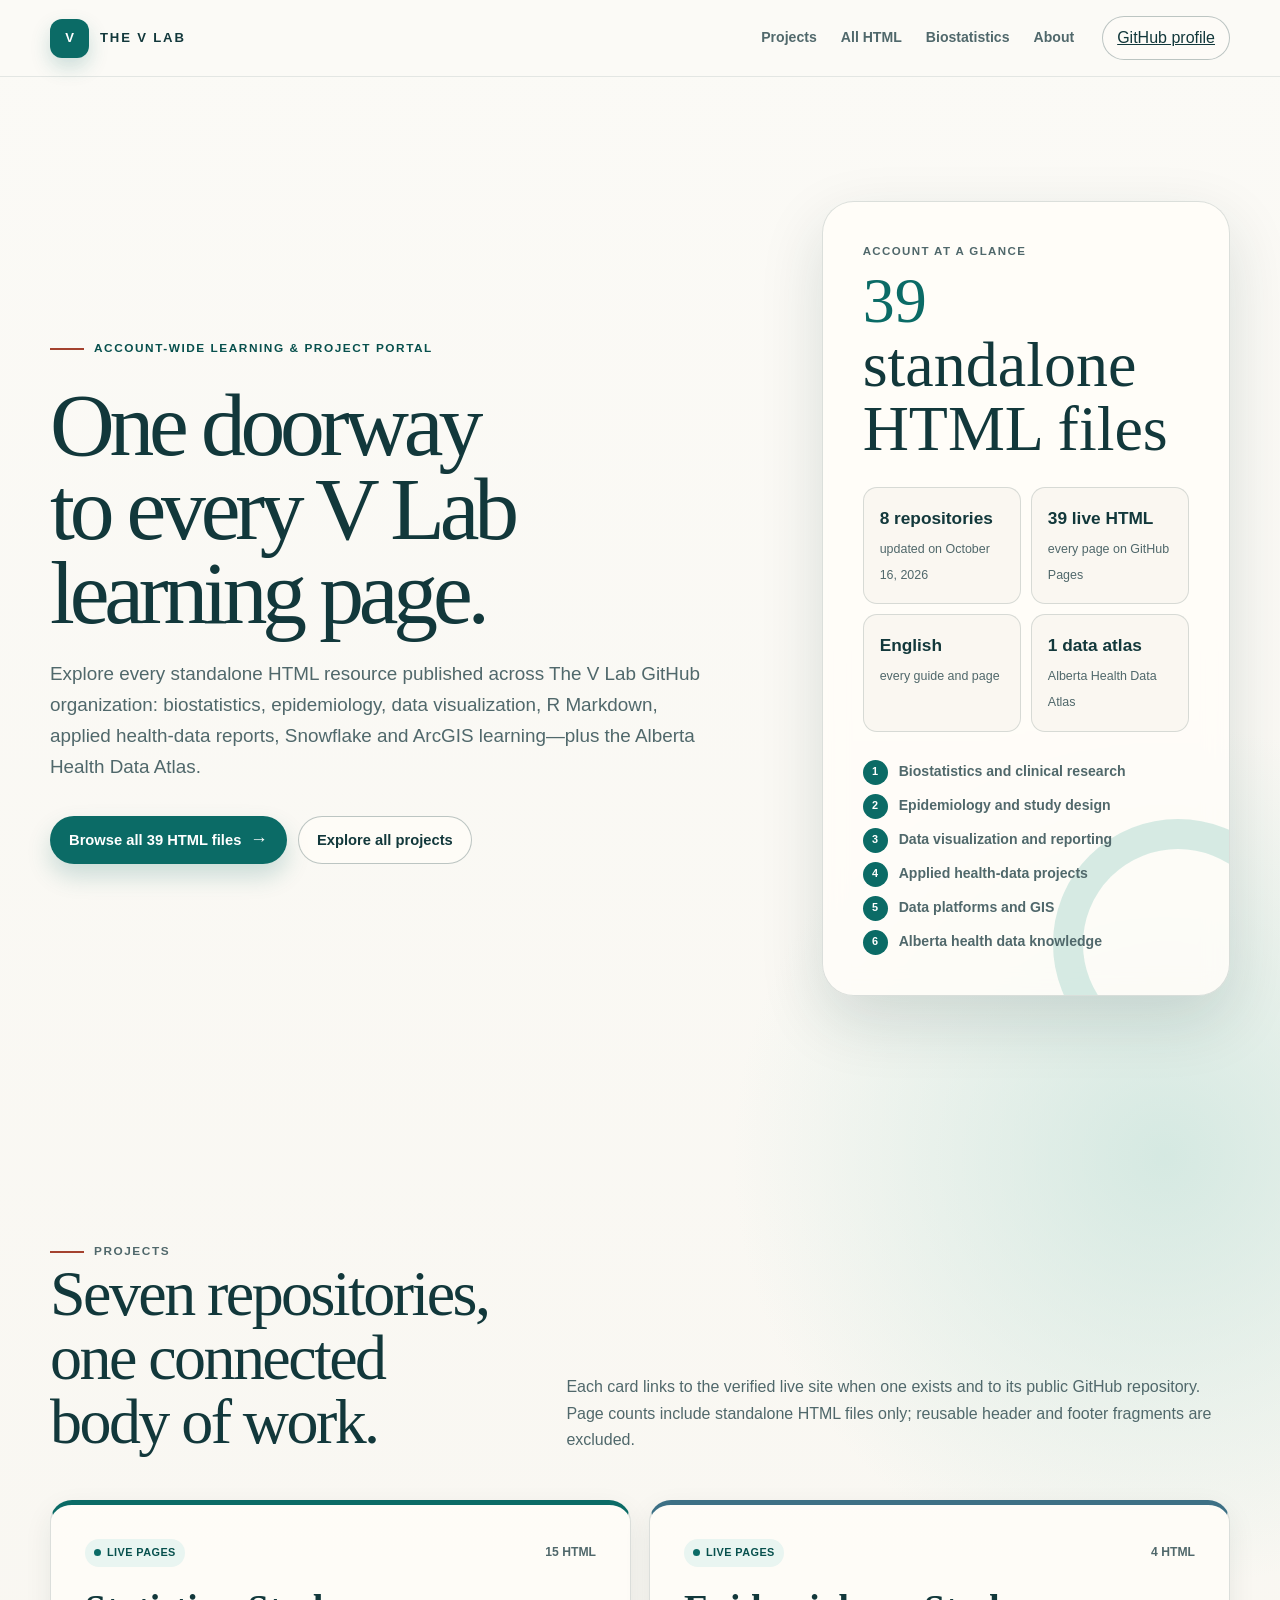
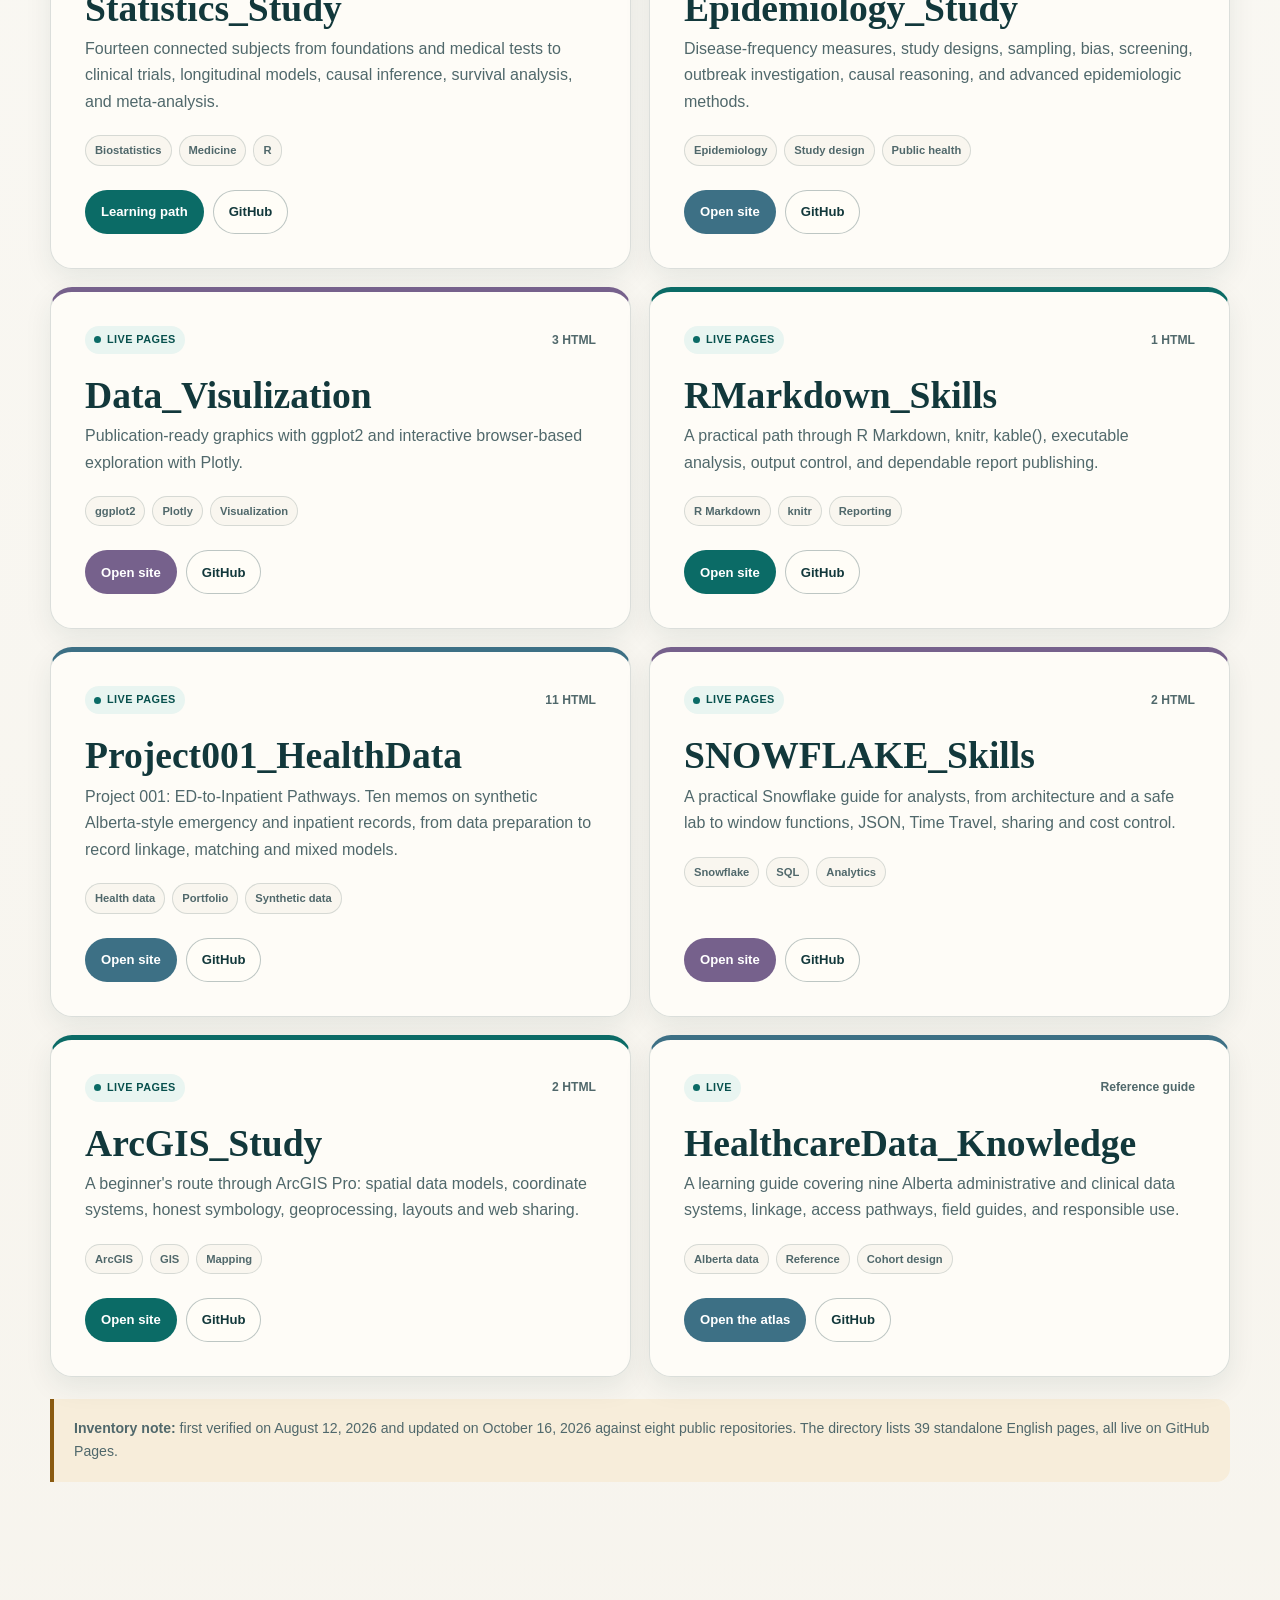
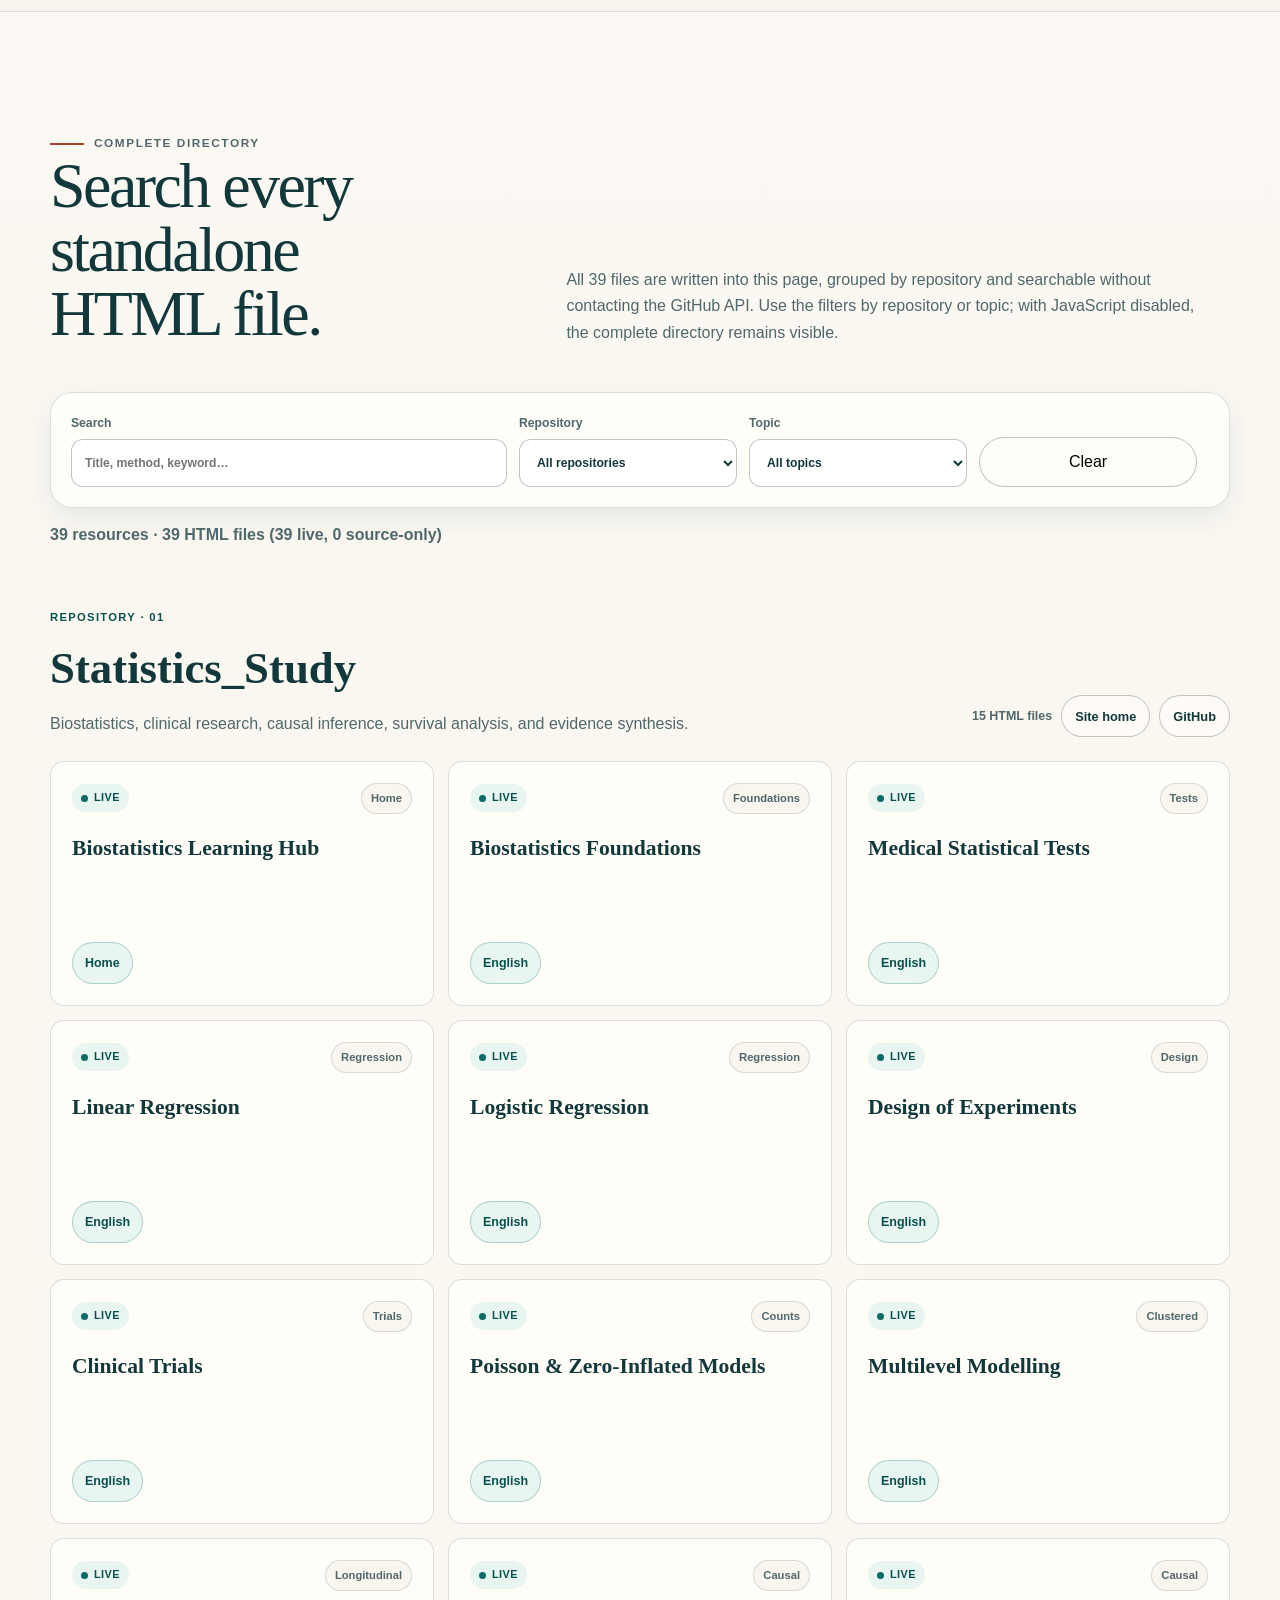
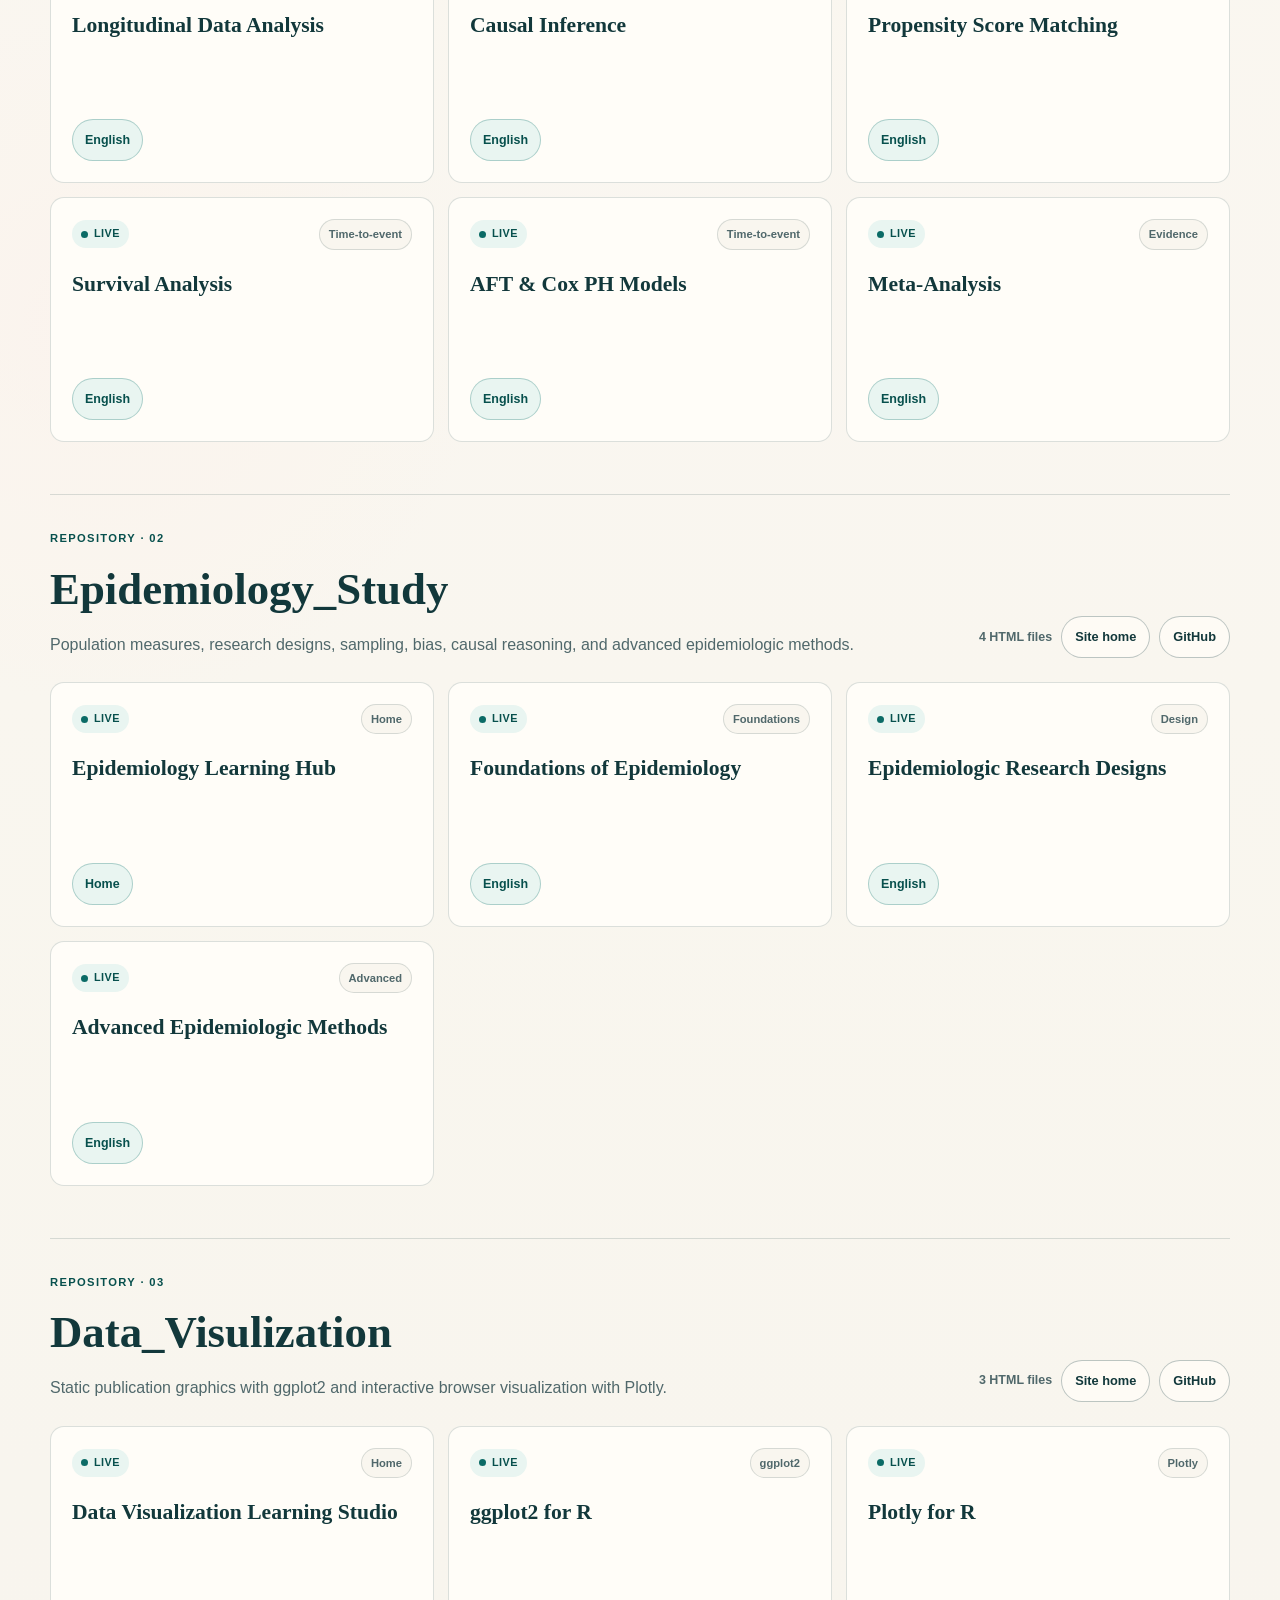
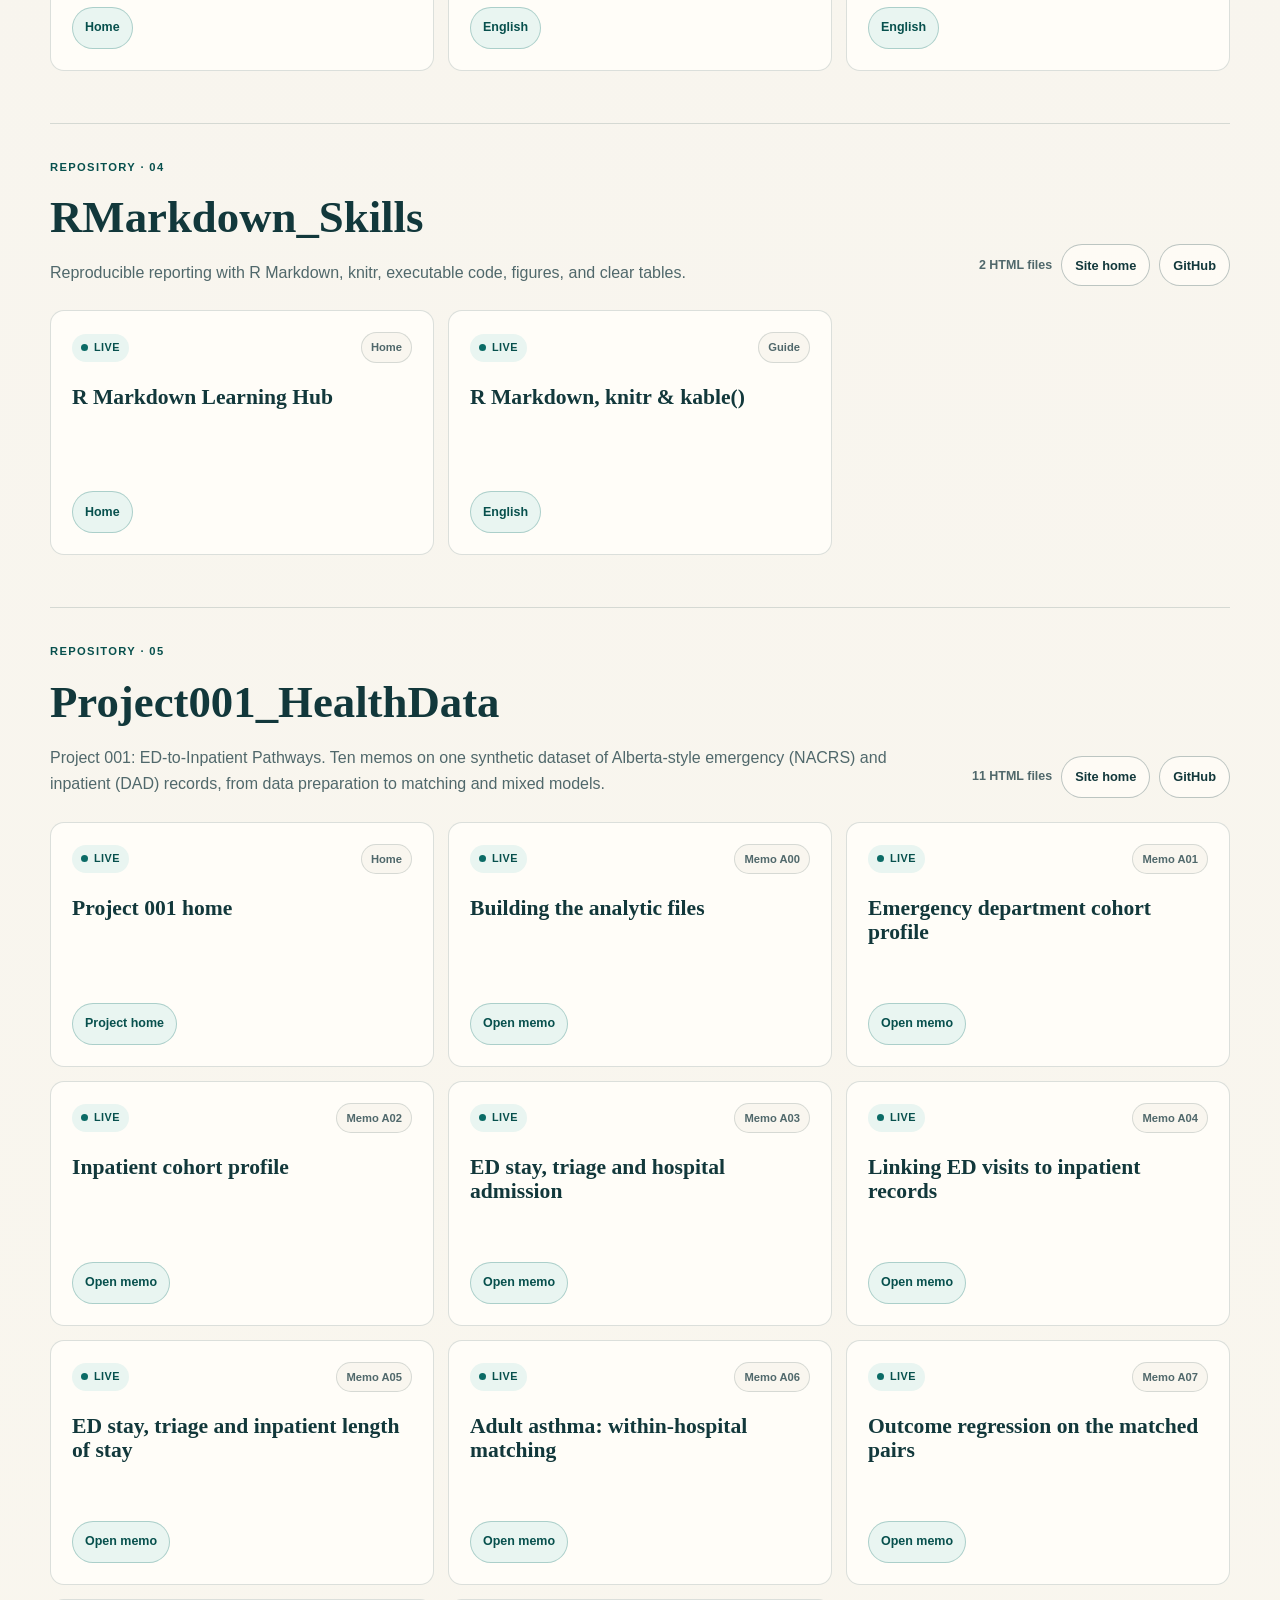
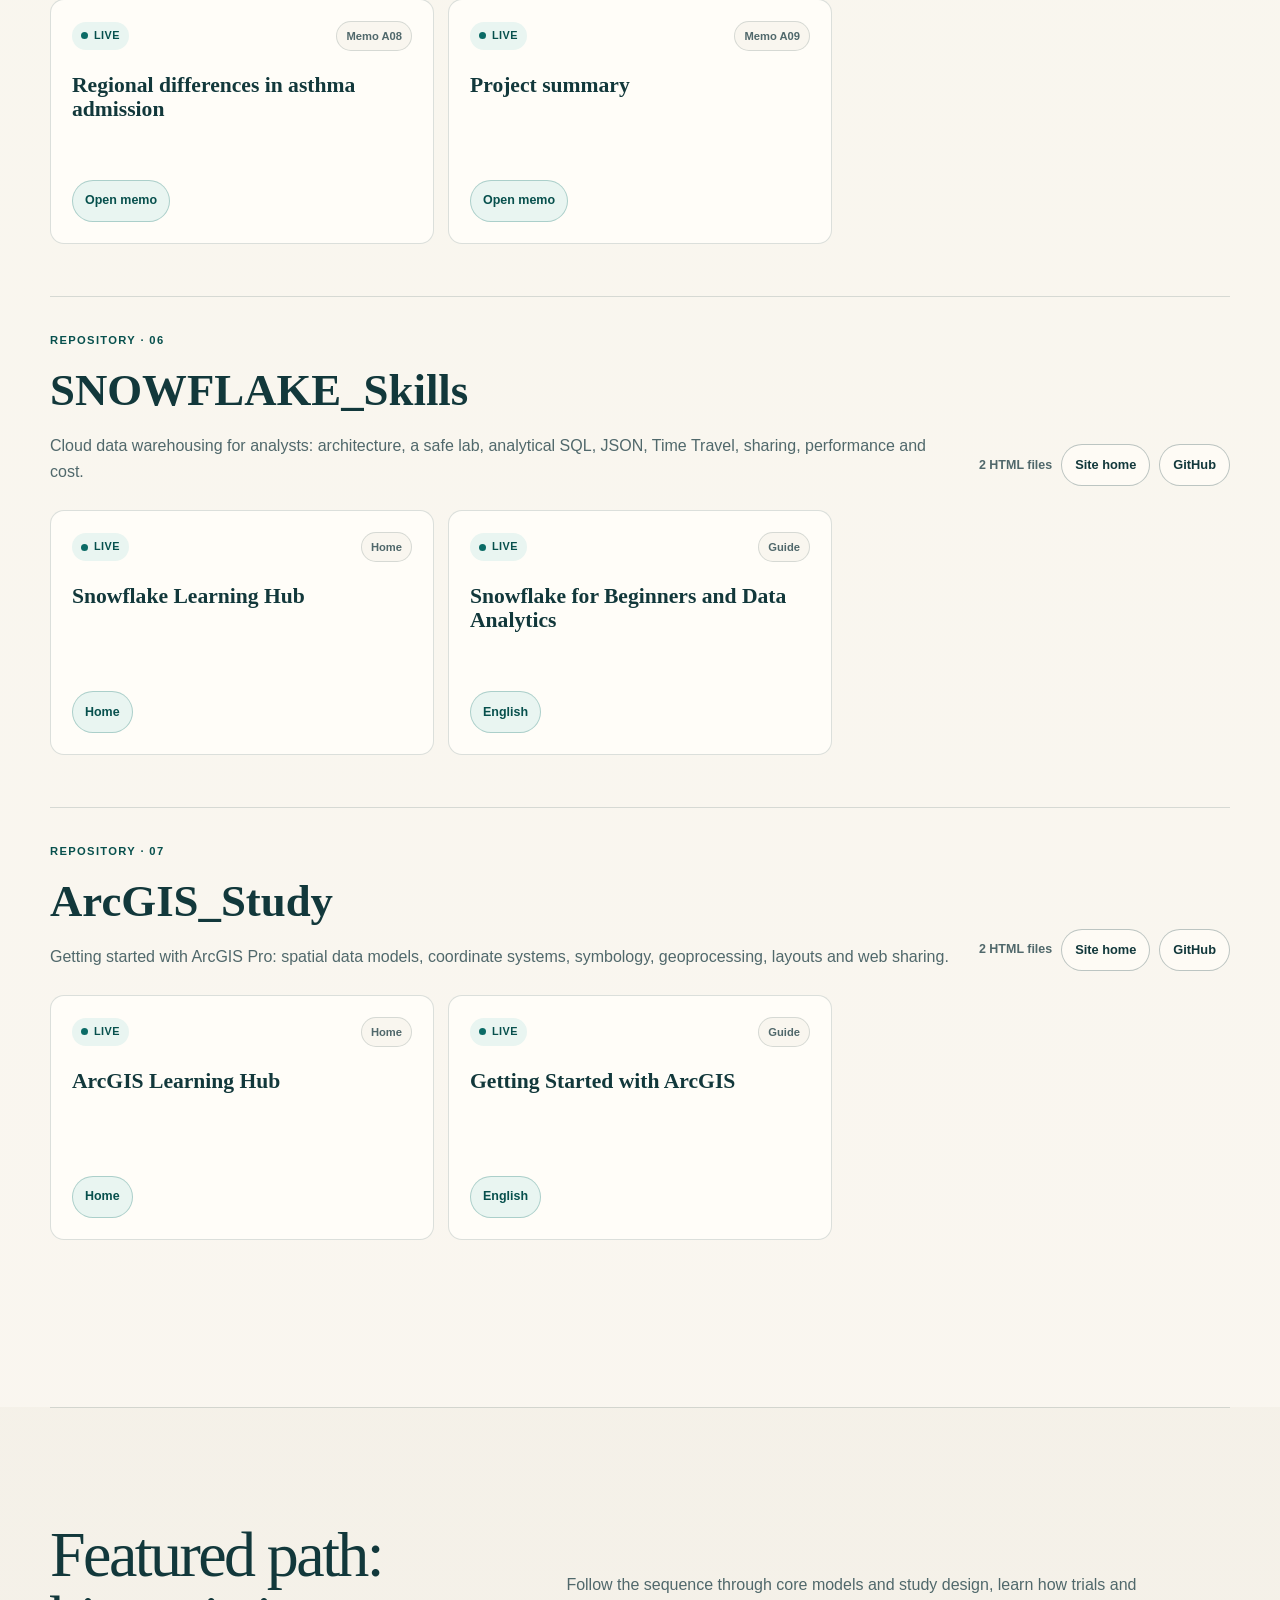
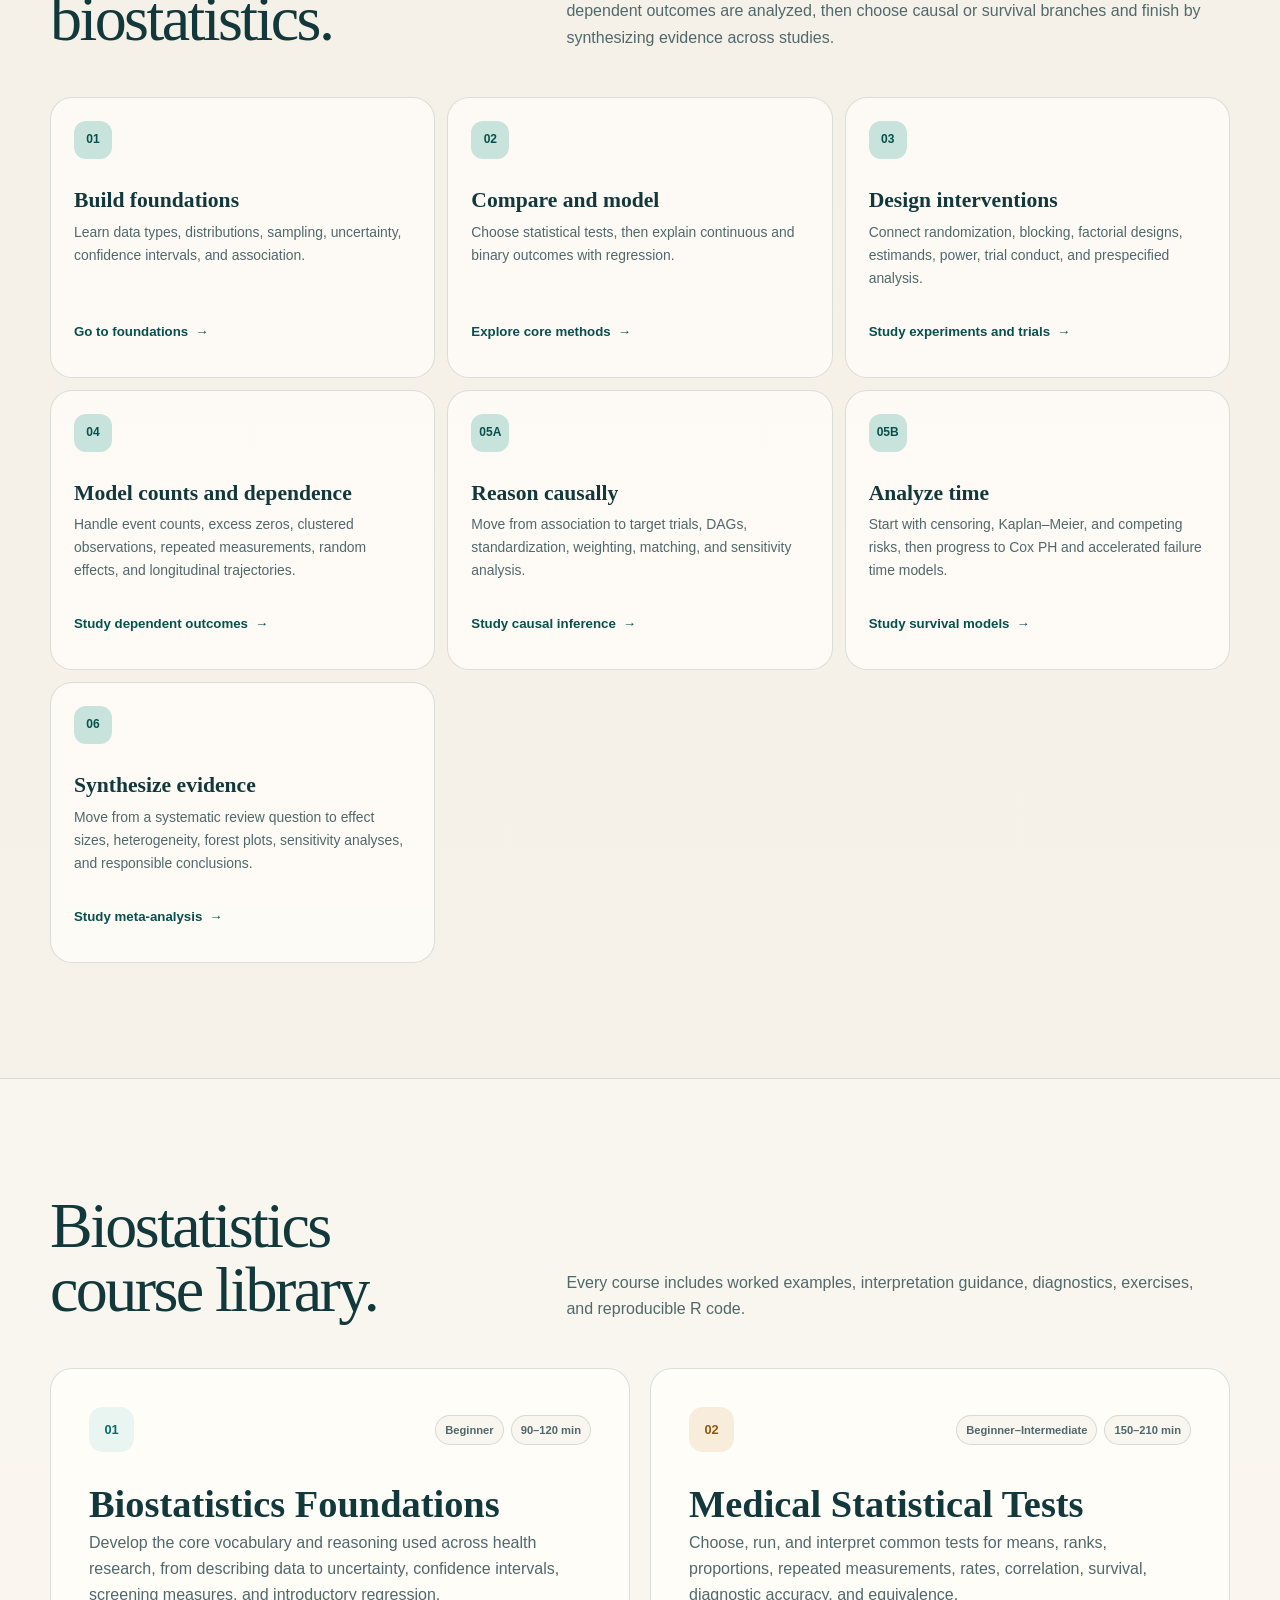
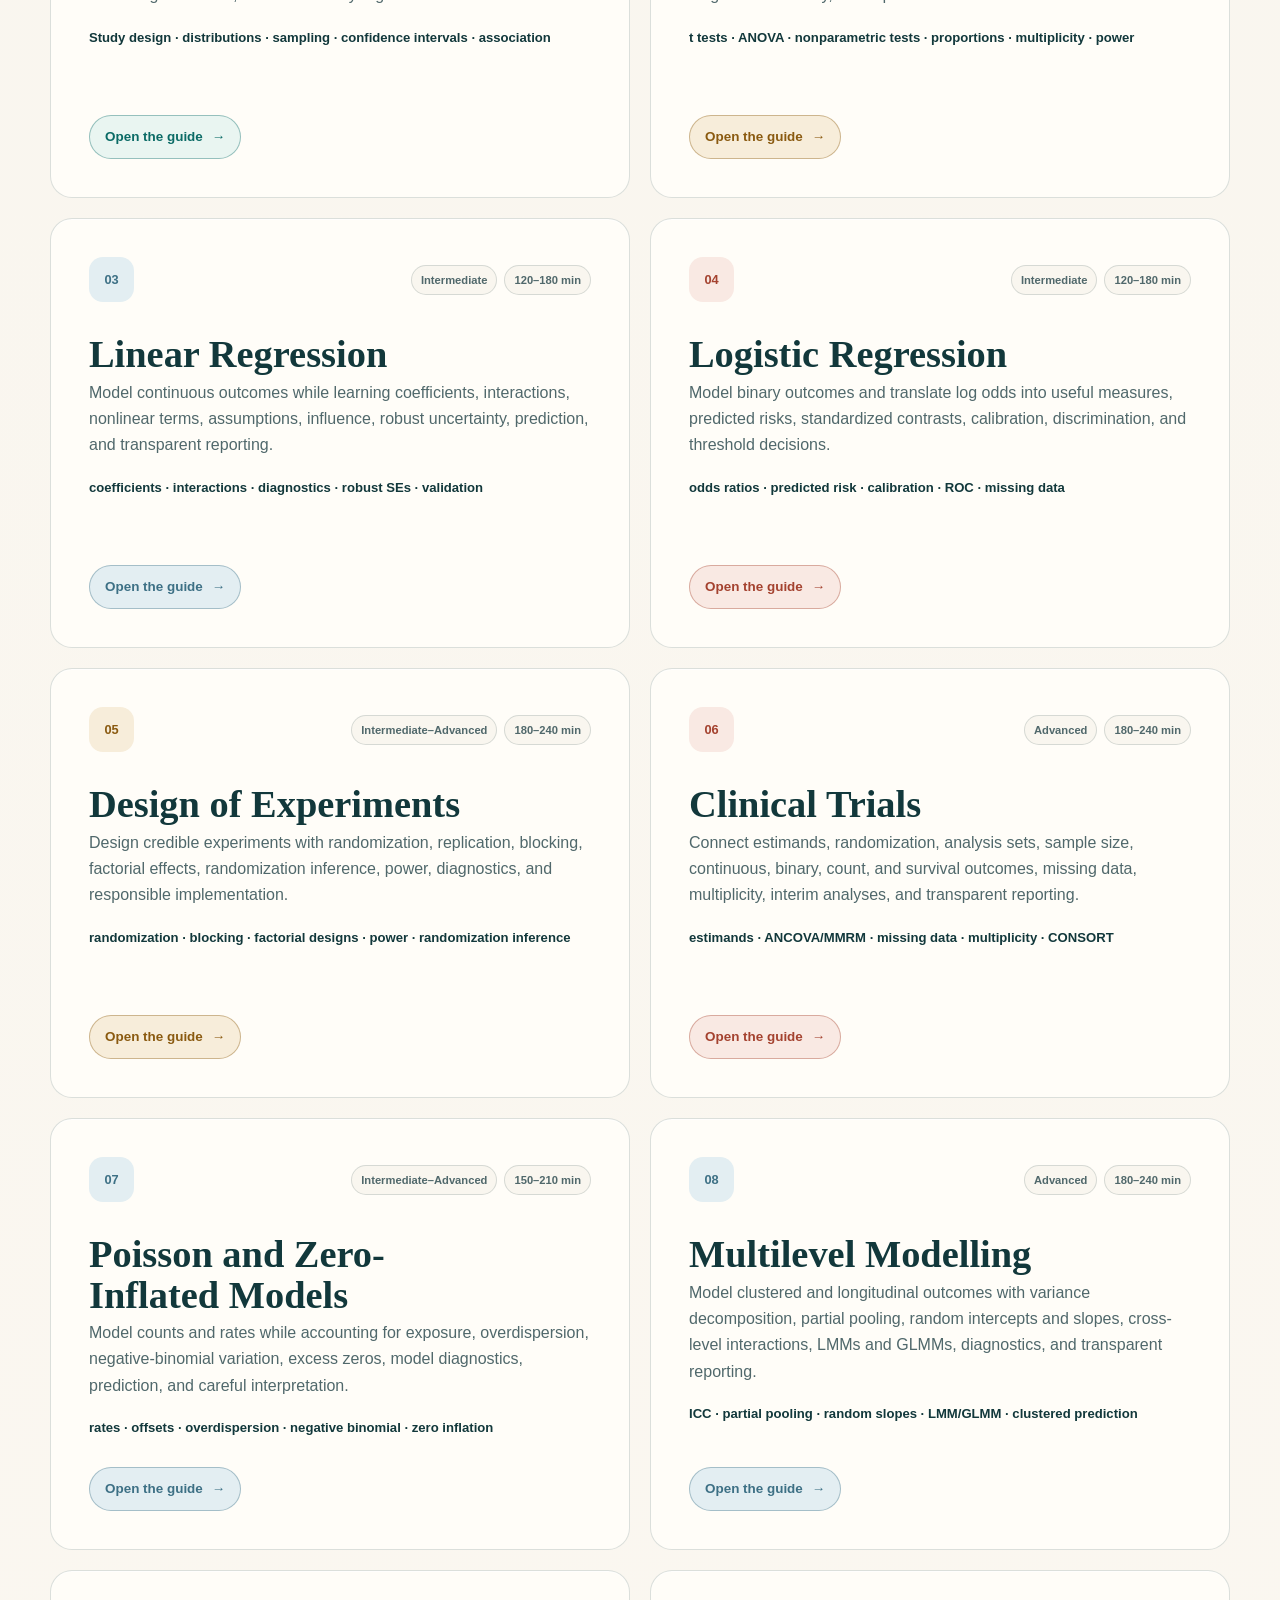
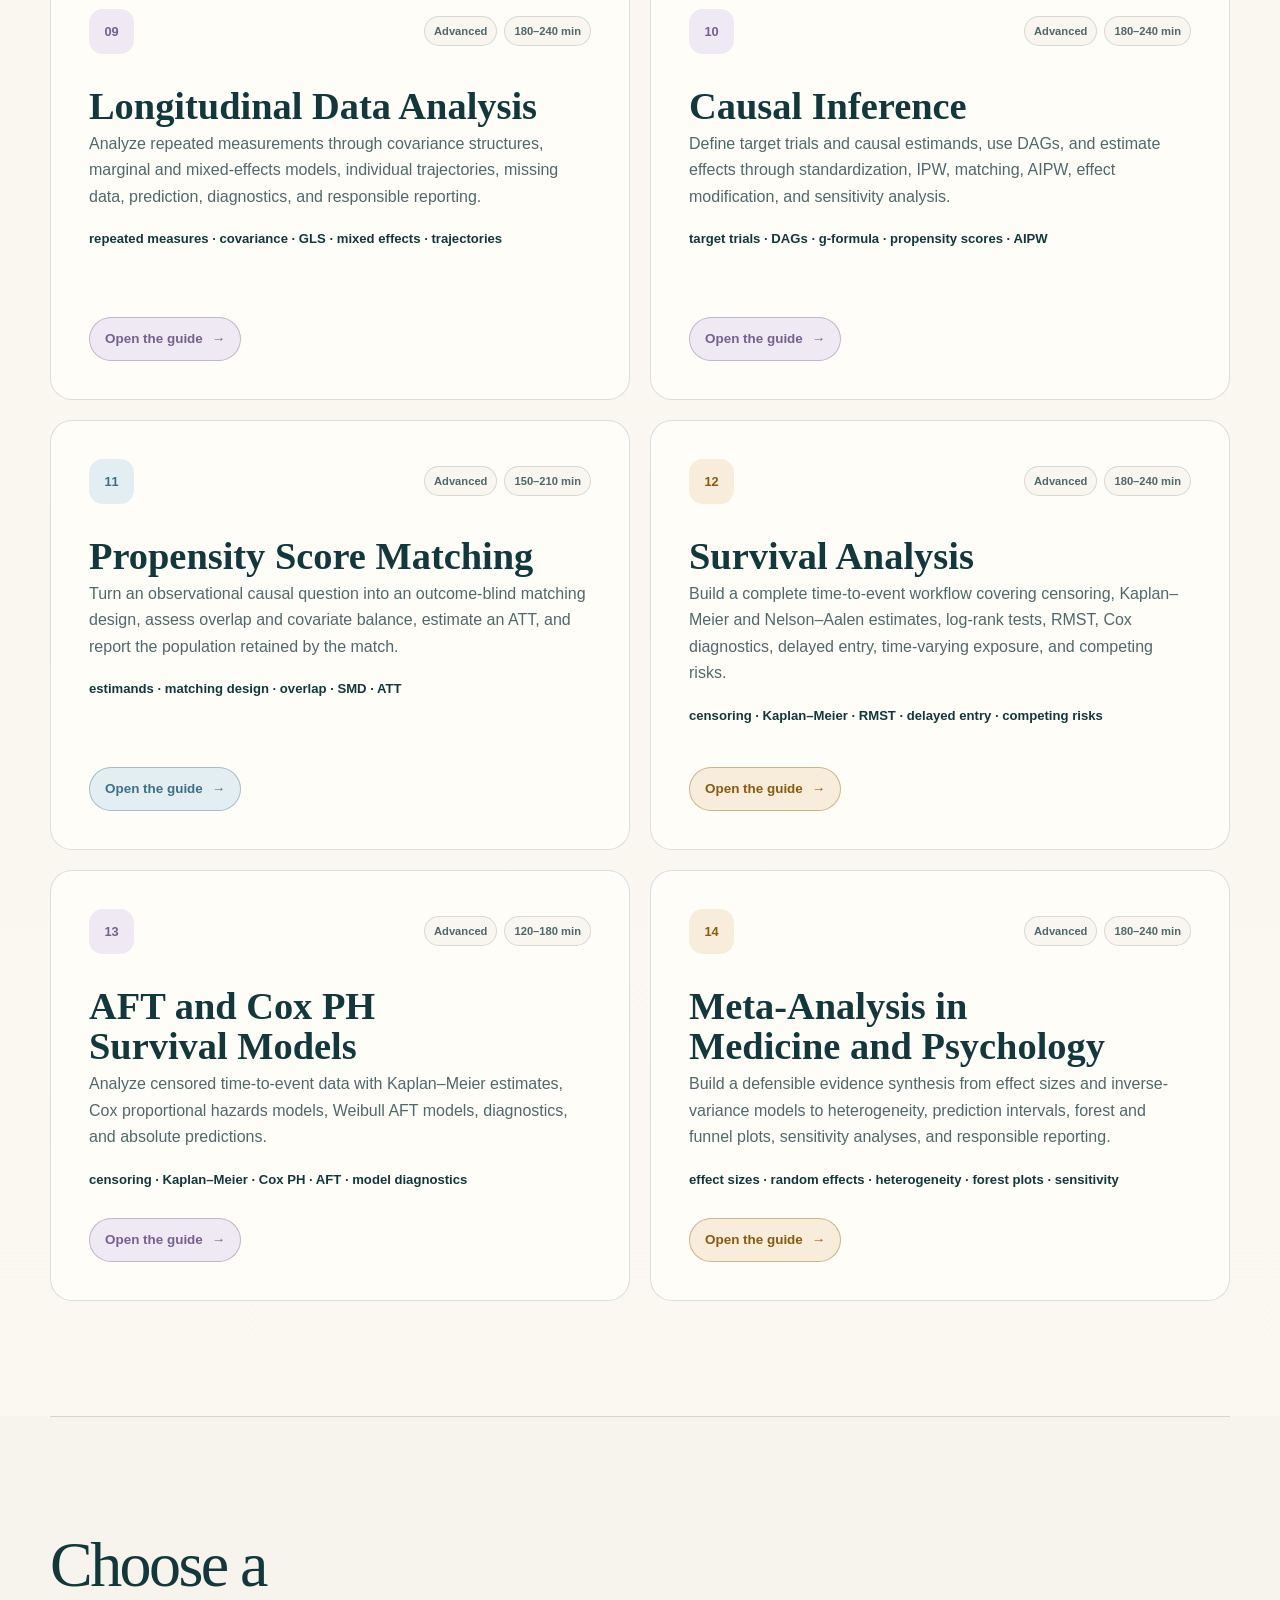
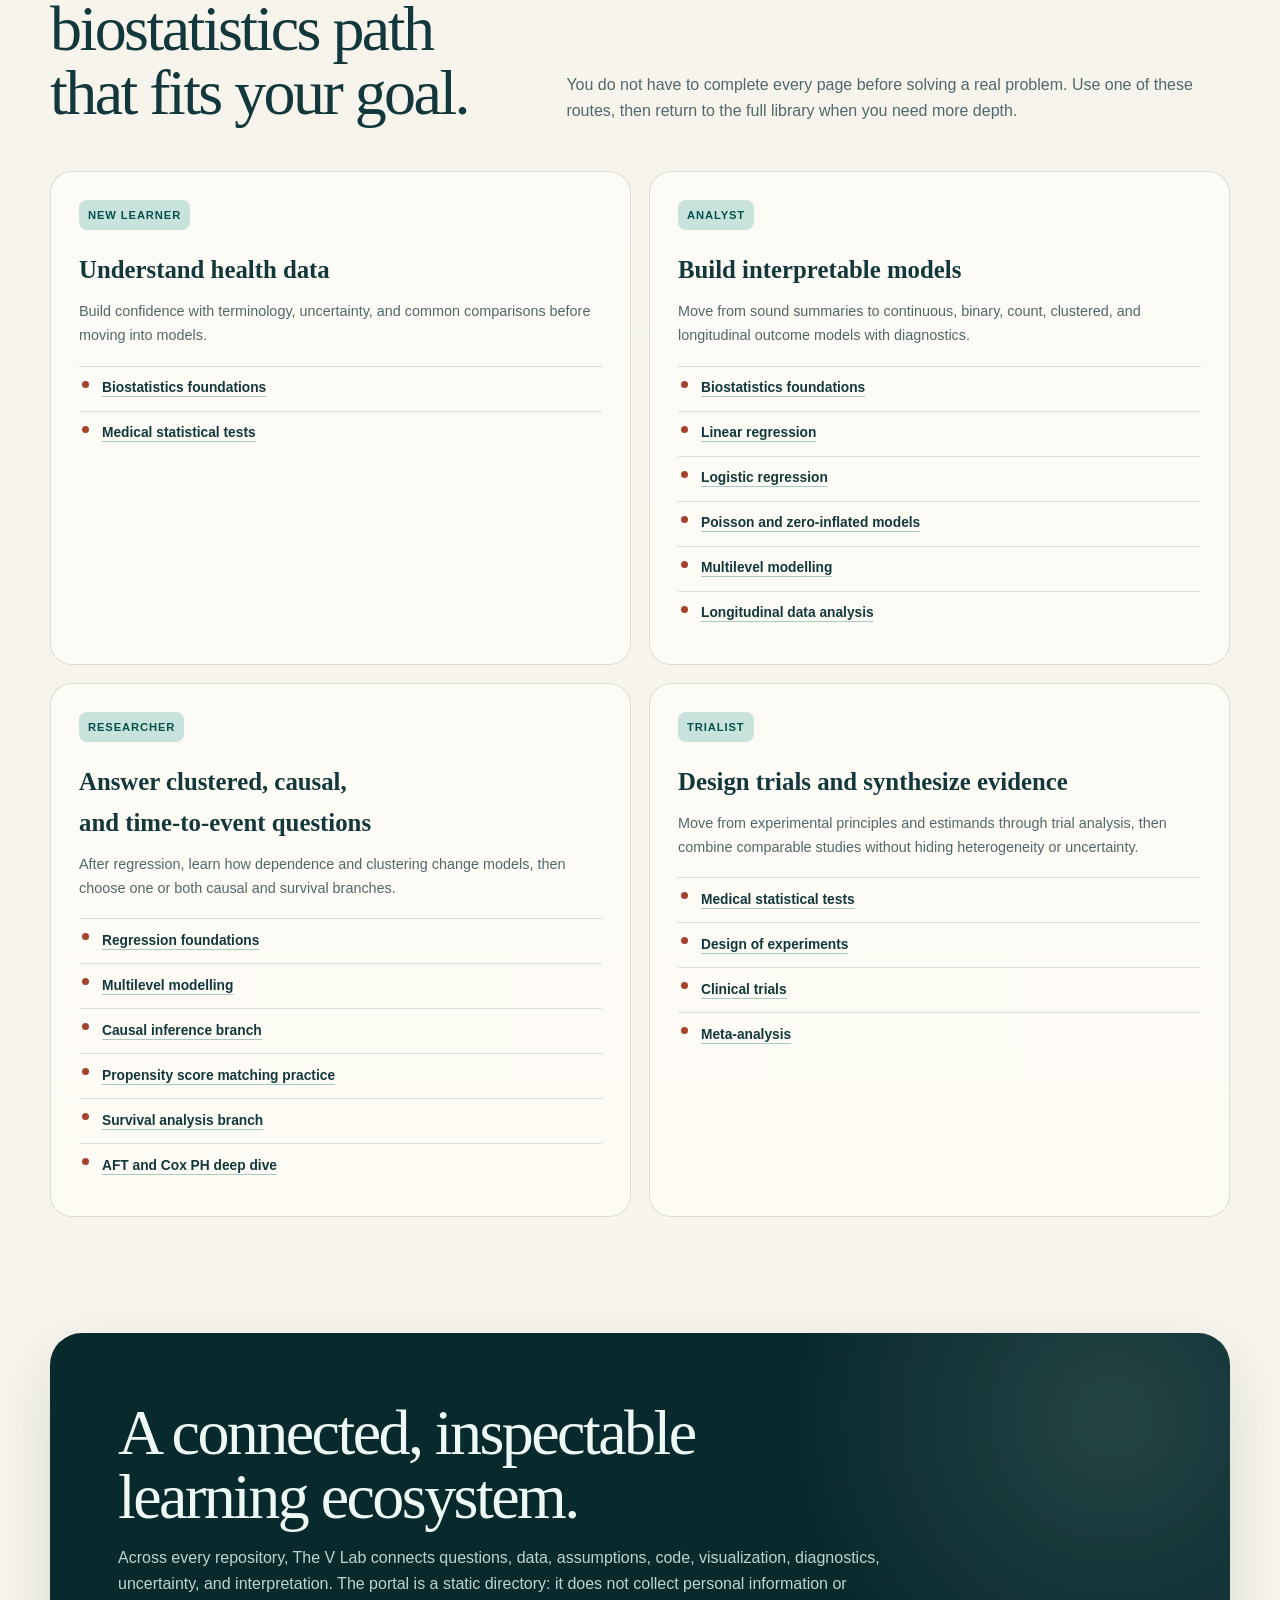
==== commit 1829544a: "Bring the account directory up to date List all ten Project 001 memos, mark the Snowflake guide as l" ====
--- a/index.html
+++ b/index.html
@@ -4,7 +4,7 @@
 <head>
 <meta charset="utf-8"/>
 <meta content="width=device-width, initial-scale=1" name="viewport"/>
-<meta content="The V Lab account-wide resource portal: 28 standalone HTML files across statistics, epidemiology, data visualization, reproducible reporting, health projects, and Snowflake learning." name="description"/>
+<meta content="The V Lab account-wide resource portal: 39 standalone HTML files across statistics, epidemiology, data visualization, reproducible reporting, health projects, Snowflake and ArcGIS learning." name="description"/>
 <meta content="#12383b" name="theme-color"/>
 <meta content="light" name="color-scheme"/>
 <link href="https://the-v-lab.github.io/Statistics_Study/" rel="canonical"/>
@@ -1381,20 +1381,20 @@
 <h1 id="page-title">One doorway to every V Lab learning page.</h1>
 
 <p class="hero-copy">
-          Explore every standalone HTML resource published across The V Lab GitHub organization: biostatistics, epidemiology, data visualization, R Markdown, applied health-data reports, and Snowflake learning—plus the Alberta Health Data Atlas.
+          Explore every standalone HTML resource published across The V Lab GitHub organization: biostatistics, epidemiology, data visualization, R Markdown, applied health-data reports, Snowflake and ArcGIS learning—plus the Alberta Health Data Atlas.
           
 </p>
 <div class="hero-actions">
-<a class="button button-primary" href="#html-directory">Browse all 28 HTML files <span aria-hidden="true" class="arrow">→</span></a>
+<a class="button button-primary" href="#html-directory">Browse all 39 HTML files <span aria-hidden="true" class="arrow">→</span></a>
 <a class="button button-secondary" href="#projects">Explore all projects </a>
 </div>
 </div>
 <aside aria-label="The V Lab resources at a glance" class="hero-panel">
 <p class="panel-kicker">Account at a glance</p>
-<p class="course-count"><strong>28</strong> standalone HTML files</p>
+<p class="course-count"><strong>39</strong> standalone HTML files</p>
 <div class="stat-grid">
-<div class="stat"><strong>7 repositories</strong><span>audited on August 12, 2026</span></div>
-<div class="stat"><strong>27 live HTML</strong><span>plus 1 source-only Snowflake guide</span></div>
+<div class="stat"><strong>8 repositories</strong><span>updated on October 16, 2026</span></div>
+<div class="stat"><strong>39 live HTML</strong><span>every page on GitHub Pages</span></div>
 <div class="stat"><strong>English</strong><span>every guide and page</span></div>
 <div class="stat"><strong>1 data atlas</strong><span>Alberta Health Data Atlas</span></div>
 </div>
@@ -1403,7 +1403,7 @@
 <li><span>2</span> Epidemiology and study design</li>
 <li><span>3</span> Data visualization and reporting</li>
 <li><span>4</span> Applied health-data projects</li>
-<li><span>5</span> Snowflake data analytics</li>
+<li><span>5</span> Data platforms and GIS</li>
 <li><span>6</span> Alberta health data knowledge</li>
 </ol>
 </aside>
@@ -1479,11 +1479,11 @@
 <article class="project-card">
 <div class="project-card-topline">
 <span class="project-status">Live Pages</span>
-<span class="project-count">3 HTML</span>
+<span class="project-count">11 HTML</span>
 </div>
 <h3>Project001_HealthData</h3>
 
-<p>A portfolio example showing reproducible descriptive reporting for synthetic emergency, ambulatory, and inpatient health datasets.</p>
+<p>Project 001: ED-to-Inpatient Pathways. Ten memos on synthetic Alberta-style emergency and inpatient records, from data preparation to record linkage, matching and mixed models.</p>
 <div class="project-tags"><span class="tag">Health data</span><span class="tag">Portfolio</span><span class="tag">Synthetic data</span></div>
 <div class="project-actions">
 <a class="button" href="https://the-v-lab.github.io/Project001_HealthData/">Open site</a>
@@ -1492,15 +1492,30 @@
 </article>
 <article class="project-card">
 <div class="project-card-topline">
-<span class="project-status pending">Source only</span>
-<span class="project-count">1 HTML</span>
+<span class="project-status">Live Pages</span>
+<span class="project-count">2 HTML</span>
 </div>
 <h3>SNOWFLAKE_Skills</h3>
 
-<p>An English Snowflake guide is in the public repository. GitHub Pages is not enabled yet, so the directory links to source rather than a 404 site.</p>
+<p>A practical Snowflake guide for analysts, from architecture and a safe lab to window functions, JSON, Time Travel, sharing and cost control.</p>
 <div class="project-tags"><span class="tag">Snowflake</span><span class="tag">SQL</span><span class="tag">Analytics</span></div>
 <div class="project-actions">
-<a class="button" href="https://github.com/The-V-Lab/SNOWFLAKE_Skills">View repository</a>
+<a class="button" href="https://the-v-lab.github.io/SNOWFLAKE_Skills/">Open site</a>
+<a class="button button-secondary" href="https://github.com/The-V-Lab/SNOWFLAKE_Skills">GitHub</a>
+</div>
+</article>
+<article class="project-card">
+<div class="project-card-topline">
+<span class="project-status">Live Pages</span>
+<span class="project-count">2 HTML</span>
+</div>
+<h3>ArcGIS_Study</h3>
+
+<p>A beginner's route through ArcGIS Pro: spatial data models, coordinate systems, honest symbology, geoprocessing, layouts and web sharing.</p>
+<div class="project-tags"><span class="tag">ArcGIS</span><span class="tag">GIS</span><span class="tag">Mapping</span></div>
+<div class="project-actions">
+<a class="button" href="https://the-v-lab.github.io/ArcGIS_Study/">Open site</a>
+<a class="button button-secondary" href="https://github.com/The-V-Lab/ArcGIS_Study">GitHub</a>
 </div>
 </article>
 <article class="project-card">
@@ -1519,7 +1534,7 @@
 </article>
 </div>
 <p class="portal-audit-note">
-<strong>Inventory note:</strong> verified against the seven public repositories on August 12, 2026 and updated on October 15, 2026. The directory lists 28 standalone English pages: 27 are live and one Snowflake guide is source-only.</p>
+<strong>Inventory note:</strong> first verified on August 12, 2026 and updated on October 16, 2026 against eight public repositories. The directory lists 39 standalone English pages, all live on GitHub Pages.</p>
 </section>
 <section aria-labelledby="directory-title" class="section directory-section" id="html-directory">
 <div class="shell">
@@ -1529,7 +1544,7 @@
 <h2 id="directory-title">Search every standalone HTML file.</h2>
 </div>
 <p>
-            All 28 files are written into this page, grouped by repository and searchable without contacting the GitHub API. Use the filters by repository or topic; with JavaScript disabled, the complete directory remains visible.
+            All 39 files are written into this page, grouped by repository and searchable without contacting the GitHub API. Use the filters by repository or topic; with JavaScript disabled, the complete directory remains visible.
             
 </p>
 </div>
@@ -1549,6 +1564,7 @@
 <option value="RMarkdown_Skills">RMarkdown_Skills</option>
 <option value="Project001_HealthData">Project001_HealthData</option>
 <option value="SNOWFLAKE_Skills">SNOWFLAKE_Skills</option>
+<option value="ArcGIS_Study">ArcGIS_Study</option>
 </select>
 </label>
 <label class="filter-field">
@@ -1561,11 +1577,12 @@
 <option value="reporting">Reproducible reporting</option>
 <option value="health-project">Health-data project</option>
 <option value="snowflake">Snowflake</option>
+<option value="gis">GIS</option>
 </select>
 </label>
 <button class="button button-secondary" type="reset">Clear</button>
 </form>
-<p aria-atomic="true" aria-live="polite" class="results-status" id="resource-status" role="status">28 resources · 28 HTML files</p>
+<p aria-atomic="true" aria-live="polite" class="results-status" id="resource-status" role="status">39 resources · 39 HTML files</p>
 <div id="resource-groups">
 <section aria-labelledby="resources-statistics-title" class="resource-group" data-repo-group="Statistics_Study">
 <header class="resource-heading">
@@ -1841,32 +1858,80 @@
 <div>
 <p class="resource-kicker">Repository · 05</p>
 <h3 id="resources-health-project-title">Project001_HealthData</h3>
-<p>A fictional consulting portfolio using entirely synthetic emergency, ambulatory, and inpatient health data.</p>
+<p>Project 001: ED-to-Inpatient Pathways. Ten memos on one synthetic dataset of Alberta-style emergency (NACRS) and inpatient (DAD) records, from data preparation to matching and mixed models.</p>
 </div>
 <div class="resource-heading-actions">
-<span class="resource-page-count" data-repo-count="">3 HTML files</span>
+<span class="resource-page-count" data-repo-count="">11 HTML files</span>
 <a class="button button-secondary" href="https://the-v-lab.github.io/Project001_HealthData/">Site home</a>
 <a class="button button-secondary" href="https://github.com/The-V-Lab/Project001_HealthData">GitHub</a>
 </div>
 </header>
 <div class="resource-grid">
-<article class="resource-card" data-keywords="portfolio home synthetic health consulting project" data-repo="Project001_HealthData" data-topics="health-project">
+<article class="resource-card" data-keywords="project home synthetic health ED inpatient pathways" data-repo="Project001_HealthData" data-topics="health-project">
 <div class="resource-topline"><span class="resource-status-pill">Live</span><span class="tag">Home</span></div>
-<h4>Project 001 Portfolio</h4>
+<h4>Project 001 home</h4>
 
 <div class="resource-links"><a class="html-page" data-lang="en" data-status="live" href="https://the-v-lab.github.io/Project001_HealthData/">Project home</a></div>
 </article>
-<article class="resource-card" data-keywords="memo A01 NACRS emergency ambulatory descriptive report" data-repo="Project001_HealthData" data-topics="health-project">
-<div class="resource-topline"><span class="resource-status-pill">Live</span><span class="tag">Report A01</span></div>
-<h4>Project 001 Memo A01</h4>
-
-<div class="resource-links"><a class="html-page" data-lang="en" data-status="live" href="https://the-v-lab.github.io/Project001_HealthData/Project_001_Memo_A01.html">Open report</a></div>
-</article>
-<article class="resource-card" data-keywords="memo A02 DAD inpatient descriptive report" data-repo="Project001_HealthData" data-topics="health-project">
-<div class="resource-topline"><span class="resource-status-pill">Live</span><span class="tag">Report A02</span></div>
-<h4>Project 001 Memo A02</h4>
-
-<div class="resource-links"><a class="html-page" data-lang="en" data-status="live" href="https://the-v-lab.github.io/Project001_HealthData/Project_001_Memo_A02.html">Open report</a></div>
+<article class="resource-card" data-keywords="memo A00 data preparation derived variables NACRS DAD" data-repo="Project001_HealthData" data-topics="health-project">
+<div class="resource-topline"><span class="resource-status-pill">Live</span><span class="tag">Memo A00</span></div>
+<h4>Building the analytic files</h4>
+
+<div class="resource-links"><a class="html-page" data-lang="en" data-status="live" href="https://the-v-lab.github.io/Project001_HealthData/Project_001_Memo_A00.html">Open memo</a></div>
+</article>
+<article class="resource-card" data-keywords="memo A01 NACRS emergency descriptive profile" data-repo="Project001_HealthData" data-topics="health-project">
+<div class="resource-topline"><span class="resource-status-pill">Live</span><span class="tag">Memo A01</span></div>
+<h4>Emergency department cohort profile</h4>
+
+<div class="resource-links"><a class="html-page" data-lang="en" data-status="live" href="https://the-v-lab.github.io/Project001_HealthData/Project_001_Memo_A01.html">Open memo</a></div>
+</article>
+<article class="resource-card" data-keywords="memo A02 DAD inpatient descriptive profile" data-repo="Project001_HealthData" data-topics="health-project">
+<div class="resource-topline"><span class="resource-status-pill">Live</span><span class="tag">Memo A02</span></div>
+<h4>Inpatient cohort profile</h4>
+
+<div class="resource-links"><a class="html-page" data-lang="en" data-status="live" href="https://the-v-lab.github.io/Project001_HealthData/Project_001_Memo_A02.html">Open memo</a></div>
+</article>
+<article class="resource-card" data-keywords="memo A03 logistic regression admission CTAS" data-repo="Project001_HealthData" data-topics="health-project">
+<div class="resource-topline"><span class="resource-status-pill">Live</span><span class="tag">Memo A03</span></div>
+<h4>ED stay, triage and hospital admission</h4>
+
+<div class="resource-links"><a class="html-page" data-lang="en" data-status="live" href="https://the-v-lab.github.io/Project001_HealthData/Project_001_Memo_A03.html">Open memo</a></div>
+</article>
+<article class="resource-card" data-keywords="memo A04 record linkage PHN" data-repo="Project001_HealthData" data-topics="health-project">
+<div class="resource-topline"><span class="resource-status-pill">Live</span><span class="tag">Memo A04</span></div>
+<h4>Linking ED visits to inpatient records</h4>
+
+<div class="resource-links"><a class="html-page" data-lang="en" data-status="live" href="https://the-v-lab.github.io/Project001_HealthData/Project_001_Memo_A04.html">Open memo</a></div>
+</article>
+<article class="resource-card" data-keywords="memo A05 linear regression length of stay" data-repo="Project001_HealthData" data-topics="health-project">
+<div class="resource-topline"><span class="resource-status-pill">Live</span><span class="tag">Memo A05</span></div>
+<h4>ED stay, triage and inpatient length of stay</h4>
+
+<div class="resource-links"><a class="html-page" data-lang="en" data-status="live" href="https://the-v-lab.github.io/Project001_HealthData/Project_001_Memo_A05.html">Open memo</a></div>
+</article>
+<article class="resource-card" data-keywords="memo A06 propensity score matching asthma" data-repo="Project001_HealthData" data-topics="health-project">
+<div class="resource-topline"><span class="resource-status-pill">Live</span><span class="tag">Memo A06</span></div>
+<h4>Adult asthma: within-hospital matching</h4>
+
+<div class="resource-links"><a class="html-page" data-lang="en" data-status="live" href="https://the-v-lab.github.io/Project001_HealthData/Project_001_Memo_A06.html">Open memo</a></div>
+</article>
+<article class="resource-card" data-keywords="memo A07 standardization logistic regression asthma" data-repo="Project001_HealthData" data-topics="health-project">
+<div class="resource-topline"><span class="resource-status-pill">Live</span><span class="tag">Memo A07</span></div>
+<h4>Outcome regression on the matched pairs</h4>
+
+<div class="resource-links"><a class="html-page" data-lang="en" data-status="live" href="https://the-v-lab.github.io/Project001_HealthData/Project_001_Memo_A07.html">Open memo</a></div>
+</article>
+<article class="resource-card" data-keywords="memo A08 GLMM mixed model region hospital" data-repo="Project001_HealthData" data-topics="health-project">
+<div class="resource-topline"><span class="resource-status-pill">Live</span><span class="tag">Memo A08</span></div>
+<h4>Regional differences in asthma admission</h4>
+
+<div class="resource-links"><a class="html-page" data-lang="en" data-status="live" href="https://the-v-lab.github.io/Project001_HealthData/Project_001_Memo_A08.html">Open memo</a></div>
+</article>
+<article class="resource-card" data-keywords="memo A09 summary overview conclusions" data-repo="Project001_HealthData" data-topics="health-project">
+<div class="resource-topline"><span class="resource-status-pill">Live</span><span class="tag">Memo A09</span></div>
+<h4>Project summary</h4>
+
+<div class="resource-links"><a class="html-page" data-lang="en" data-status="live" href="https://the-v-lab.github.io/Project001_HealthData/Project_001_Memo_A09.html">Open memo</a></div>
 </article>
 </div>
 </section>
@@ -1875,21 +1940,57 @@
 <div>
 <p class="resource-kicker">Repository · 06</p>
 <h3 id="resources-snowflake-title">SNOWFLAKE_Skills</h3>
-<p>One standalone guide is stored in the public repository; Pages is not enabled, so the link opens the source file on GitHub.</p>
+<p>Cloud data warehousing for analysts: architecture, a safe lab, analytical SQL, JSON, Time Travel, sharing, performance and cost.</p>
 </div>
 <div class="resource-heading-actions">
-<span class="resource-page-count" data-repo-count="">1 source-only HTML file</span>
+<span class="resource-page-count" data-repo-count="">2 HTML files</span>
+<a class="button button-secondary" href="https://the-v-lab.github.io/SNOWFLAKE_Skills/">Site home</a>
 <a class="button button-secondary" href="https://github.com/The-V-Lab/SNOWFLAKE_Skills">GitHub</a>
 </div>
 </header>
 <div class="resource-grid">
-<article class="resource-card" data-keywords="Snowflake beginner data analytics SQL warehouse" data-repo="SNOWFLAKE_Skills" data-topics="snowflake">
-<div class="resource-topline"><span class="resource-status-pill pending">Source only</span><span class="tag">Snowflake</span></div>
-<h4>Snowflake for Data Analytics</h4>
+<article class="resource-card" data-keywords="hub home Snowflake SQL" data-repo="SNOWFLAKE_Skills" data-topics="snowflake">
+<div class="resource-topline"><span class="resource-status-pill">Live</span><span class="tag">Home</span></div>
+<h4>Snowflake Learning Hub</h4>
+
+<div class="resource-links"><a class="html-page" data-lang="en" data-status="live" href="https://the-v-lab.github.io/SNOWFLAKE_Skills/">Home</a></div>
+</article>
+<article class="resource-card" data-keywords="Snowflake beginner data analytics SQL warehouse window functions JSON" data-repo="SNOWFLAKE_Skills" data-topics="snowflake">
+<div class="resource-topline"><span class="resource-status-pill">Live</span><span class="tag">Guide</span></div>
+<h4>Snowflake for Beginners and Data Analytics</h4>
 
 <div class="resource-links">
-<a class="html-page source-link" data-lang="en" data-status="source" href="https://github.com/The-V-Lab/SNOWFLAKE_Skills/blob/main/snowflake_guide_en.html">English source</a>
-
+<a class="html-page" data-lang="en" data-status="live" href="https://the-v-lab.github.io/SNOWFLAKE_Skills/snowflake_guide_en.html">English</a>
+</div>
+</article>
+</div>
+</section>
+<section aria-labelledby="resources-arcgis-title" class="resource-group" data-repo-group="ArcGIS_Study">
+<header class="resource-heading">
+<div>
+<p class="resource-kicker">Repository · 07</p>
+<h3 id="resources-arcgis-title">ArcGIS_Study</h3>
+<p>Getting started with ArcGIS Pro: spatial data models, coordinate systems, symbology, geoprocessing, layouts and web sharing.</p>
+</div>
+<div class="resource-heading-actions">
+<span class="resource-page-count" data-repo-count="">2 HTML files</span>
+<a class="button button-secondary" href="https://the-v-lab.github.io/ArcGIS_Study/">Site home</a>
+<a class="button button-secondary" href="https://github.com/The-V-Lab/ArcGIS_Study">GitHub</a>
+</div>
+</header>
+<div class="resource-grid">
+<article class="resource-card" data-keywords="hub home ArcGIS GIS spatial" data-repo="ArcGIS_Study" data-topics="gis">
+<div class="resource-topline"><span class="resource-status-pill">Live</span><span class="tag">Home</span></div>
+<h4>ArcGIS Learning Hub</h4>
+
+<div class="resource-links"><a class="html-page" data-lang="en" data-status="live" href="https://the-v-lab.github.io/ArcGIS_Study/">Home</a></div>
+</article>
+<article class="resource-card" data-keywords="ArcGIS Pro GIS spatial coordinate systems projection geoprocessing buffer spatial join cartography" data-repo="ArcGIS_Study" data-topics="gis">
+<div class="resource-topline"><span class="resource-status-pill">Live</span><span class="tag">Guide</span></div>
+<h4>Getting Started with ArcGIS</h4>
+
+<div class="resource-links">
+<a class="html-page" data-lang="en" data-status="live" href="https://the-v-lab.github.io/ArcGIS_Study/arcgis_getting_started_en.html">English</a>
 </div>
 </article>
 </div>
